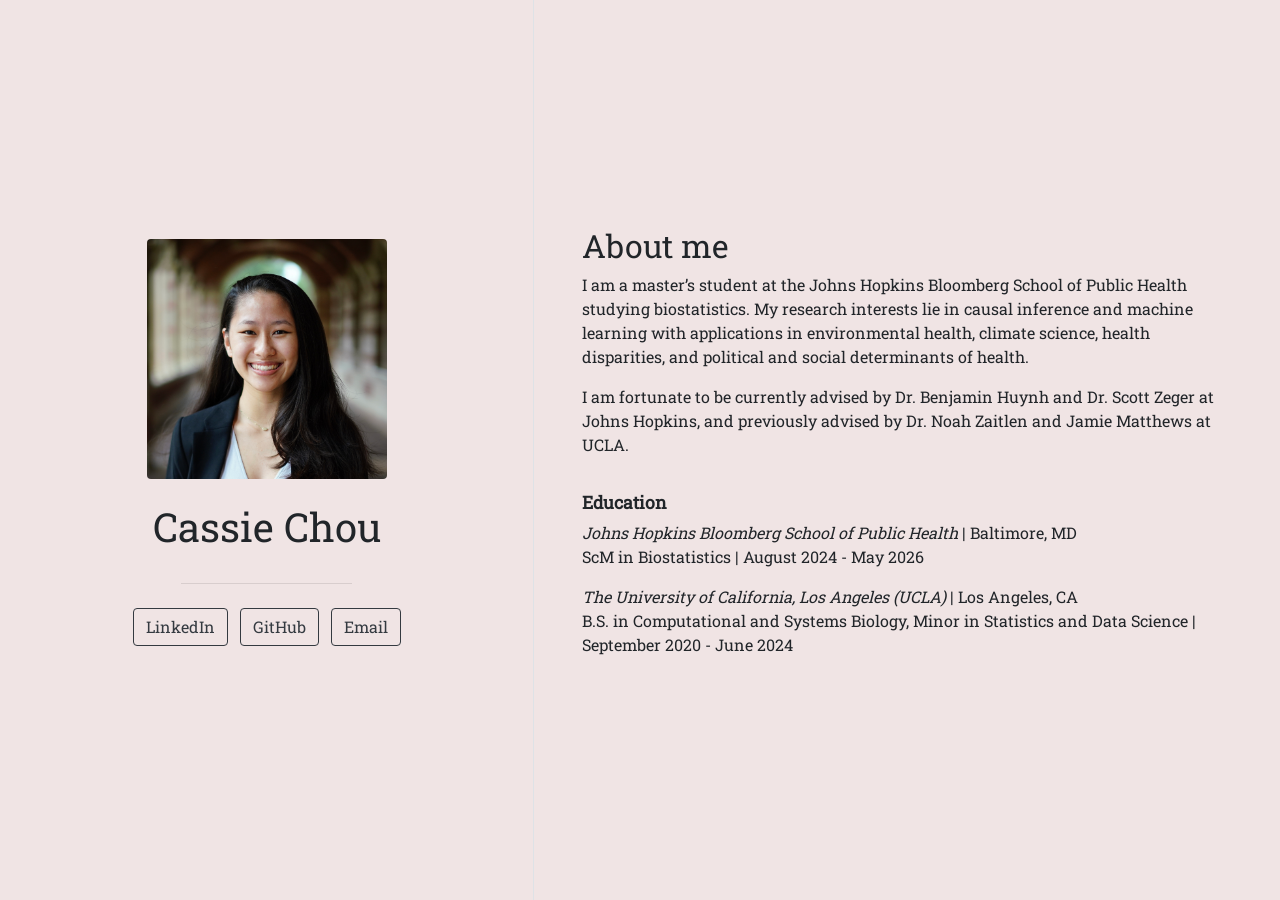
==== index.html @ 3581b1de "updating" ====
<!doctype html>
<html lang="en">
  <head>
    <!-- Required meta tags -->
    <meta charset="utf-8">
    <meta name="viewport" content="width=device-width, initial-scale=1, shrink-to-fit=no">

    <!-- Bootstrap CSS -->
    <style type="text/css">:root{--blue:#007bff;--indigo:#6610f2;--purple:#6f42c1;--pink:#e83e8c;--red:#dc3545;--orange:#fd7e14;--yellow:#ffc107;--green:#28a745;--teal:#20c997;--cyan:#17a2b8;--white:#fff;--gray:#6c757d;--gray-dark:#343a40;--primary:#007bff;--secondary:#6c757d;--success:#28a745;--info:#17a2b8;--warning:#ffc107;--danger:#dc3545;--light:#f8f9fa;--dark:#343a40;--breakpoint-xs:0;--breakpoint-sm:576px;--breakpoint-md:768px;--breakpoint-lg:992px;--breakpoint-xl:1200px;--font-family-sans-serif:-apple-system,BlinkMacSystemFont,"Segoe UI",Roboto,"Helvetica Neue",Arial,"Noto Sans",sans-serif,"Apple Color Emoji","Segoe UI Emoji","Segoe UI Symbol","Noto Color Emoji";--font-family-monospace:SFMono-Regular,Menlo,Monaco,Consolas,"Liberation Mono","Courier New",monospace}*,::after,::before{box-sizing:border-box}html{font-family:sans-serif;line-height:1.15;-webkit-text-size-adjust:100%;-webkit-tap-highlight-color:transparent}article,aside,figcaption,figure,footer,header,hgroup,main,nav,section{display:block}body{margin:0;font-family:-apple-system,BlinkMacSystemFont,"Segoe UI",Roboto,"Helvetica Neue",Arial,"Noto Sans",sans-serif,"Apple Color Emoji","Segoe UI Emoji","Segoe UI Symbol","Noto Color Emoji";font-size:1rem;font-weight:400;line-height:1.5;color:#212529;text-align:left;background-color:#fff}[tabindex="-1"]:focus:not(:focus-visible){outline:0!important}hr{box-sizing:content-box;height:0;overflow:visible}h1,h2,h3,h4,h5,h6{margin-top:0;margin-bottom:.5rem}p{margin-top:0;margin-bottom:1rem}abbr[data-original-title],abbr[title]{text-decoration:underline;-webkit-text-decoration:underline dotted;text-decoration:underline dotted;cursor:help;border-bottom:0;-webkit-text-decoration-skip-ink:none;text-decoration-skip-ink:none}address{margin-bottom:1rem;font-style:normal;line-height:inherit}dl,ol,ul{margin-top:0;margin-bottom:1rem}ol ol,ol ul,ul ol,ul ul{margin-bottom:0}dt{font-weight:700}dd{margin-bottom:.5rem;margin-left:0}blockquote{margin:0 0 1rem}b,strong{font-weight:bolder}small{font-size:80%}sub,sup{position:relative;font-size:75%;line-height:0;vertical-align:baseline}sub{bottom:-.25em}sup{top:-.5em}a{color:#007bff;text-decoration:none;background-color:transparent}a:hover{color:#0056b3;text-decoration:underline}a:not([href]){color:inherit;text-decoration:none}a:not([href]):hover{color:inherit;text-decoration:none}code,kbd,pre,samp{font-family:SFMono-Regular,Menlo,Monaco,Consolas,"Liberation Mono","Courier New",monospace;font-size:1em}pre{margin-top:0;margin-bottom:1rem;overflow:auto;-ms-overflow-style:scrollbar}figure{margin:0 0 1rem}img{vertical-align:middle;border-style:none}svg{overflow:hidden;vertical-align:middle}table{border-collapse:collapse}caption{padding-top:.75rem;padding-bottom:.75rem;color:#6c757d;text-align:left;caption-side:bottom}th{text-align:inherit}label{display:inline-block;margin-bottom:.5rem}button{border-radius:0}button:focus{outline:1px dotted;outline:5px auto -webkit-focus-ring-color}button,input,optgroup,select,textarea{margin:0;font-family:inherit;font-size:inherit;line-height:inherit}button,input{overflow:visible}button,select{text-transform:none}[role=button]{cursor:pointer}select{word-wrap:normal}[type=button],[type=reset],[type=submit],button{-webkit-appearance:button}[type=button]:not(:disabled),[type=reset]:not(:disabled),[type=submit]:not(:disabled),button:not(:disabled){cursor:pointer}[type=button]::-moz-focus-inner,[type=reset]::-moz-focus-inner,[type=submit]::-moz-focus-inner,button::-moz-focus-inner{padding:0;border-style:none}input[type=checkbox],input[type=radio]{box-sizing:border-box;padding:0}textarea{overflow:auto;resize:vertical}fieldset{min-width:0;padding:0;margin:0;border:0}legend{display:block;width:100%;max-width:100%;padding:0;margin-bottom:.5rem;font-size:1.5rem;line-height:inherit;color:inherit;white-space:normal}progress{vertical-align:baseline}[type=number]::-webkit-inner-spin-button,[type=number]::-webkit-outer-spin-button{height:auto}[type=search]{outline-offset:-2px;-webkit-appearance:none}[type=search]::-webkit-search-decoration{-webkit-appearance:none}::-webkit-file-upload-button{font:inherit;-webkit-appearance:button}output{display:inline-block}summary{display:list-item;cursor:pointer}template{display:none}[hidden]{display:none!important}.h1,.h2,.h3,.h4,.h5,.h6,h1,h2,h3,h4,h5,h6{margin-bottom:.5rem;font-weight:500;line-height:1.2}.h1,h1{font-size:2.5rem}.h2,h2{font-size:2rem}.h3,h3{font-size:1.75rem}.h4,h4{font-size:1.5rem}.h5,h5{font-size:1.25rem}.h6,h6{font-size:1rem}.lead{font-size:1.25rem;font-weight:300}.display-1{font-size:6rem;font-weight:300;line-height:1.2}.display-2{font-size:5.5rem;font-weight:300;line-height:1.2}.display-3{font-size:4.5rem;font-weight:300;line-height:1.2}.display-4{font-size:3.5rem;font-weight:300;line-height:1.2}hr{margin-top:1rem;margin-bottom:1rem;border:0;border-top:1px solid rgba(0,0,0,.1)}.small,small{font-size:80%;font-weight:400}.mark,mark{padding:.2em;background-color:#fcf8e3}.list-unstyled{padding-left:0;list-style:none}.list-inline{padding-left:0;list-style:none}.list-inline-item{display:inline-block}.list-inline-item:not(:last-child){margin-right:.5rem}.initialism{font-size:90%;text-transform:uppercase}.blockquote{margin-bottom:1rem;font-size:1.25rem}.blockquote-footer{display:block;font-size:80%;color:#6c757d}.blockquote-footer::before{content:"\2014\00A0"}.img-fluid{max-width:100%;height:auto}.img-thumbnail{padding:.25rem;background-color:#fff;border:1px solid #dee2e6;border-radius:.25rem;max-width:100%;height:auto}.figure{display:inline-block}.figure-img{margin-bottom:.5rem;line-height:1}.figure-caption{font-size:90%;color:#6c757d}code{font-size:87.5%;color:#e83e8c;word-wrap:break-word}a>code{color:inherit}kbd{padding:.2rem .4rem;font-size:87.5%;color:#fff;background-color:#212529;border-radius:.2rem}kbd kbd{padding:0;font-size:100%;font-weight:700}pre{display:block;font-size:87.5%;color:#212529}pre code{font-size:inherit;color:inherit;word-break:normal}.pre-scrollable{max-height:340px;overflow-y:scroll}.container{width:100%;padding-right:15px;padding-left:15px;margin-right:auto;margin-left:auto}@media (min-width:576px){.container{max-width:540px}}@media (min-width:768px){.container{max-width:720px}}@media (min-width:992px){.container{max-width:960px}}@media (min-width:1200px){.container{max-width:1140px}}.container-fluid,.container-lg,.container-md,.container-sm,.container-xl{width:100%;padding-right:15px;padding-left:15px;margin-right:auto;margin-left:auto}@media (min-width:576px){.container,.container-sm{max-width:540px}}@media (min-width:768px){.container,.container-md,.container-sm{max-width:720px}}@media (min-width:992px){.container,.container-lg,.container-md,.container-sm{max-width:960px}}@media (min-width:1200px){.container,.container-lg,.container-md,.container-sm,.container-xl{max-width:1140px}}.row{display:-ms-flexbox;display:flex;-ms-flex-wrap:wrap;flex-wrap:wrap;margin-right:-15px;margin-left:-15px}.no-gutters{margin-right:0;margin-left:0}.no-gutters>.col,.no-gutters>[class*=col-]{padding-right:0;padding-left:0}.col,.col-1,.col-10,.col-11,.col-12,.col-2,.col-3,.col-4,.col-5,.col-6,.col-7,.col-8,.col-9,.col-auto,.col-lg,.col-lg-1,.col-lg-10,.col-lg-11,.col-lg-12,.col-lg-2,.col-lg-3,.col-lg-4,.col-lg-5,.col-lg-6,.col-lg-7,.col-lg-8,.col-lg-9,.col-lg-auto,.col-md,.col-md-1,.col-md-10,.col-md-11,.col-md-12,.col-md-2,.col-md-3,.col-md-4,.col-md-5,.col-md-6,.col-md-7,.col-md-8,.col-md-9,.col-md-auto,.col-sm,.col-sm-1,.col-sm-10,.col-sm-11,.col-sm-12,.col-sm-2,.col-sm-3,.col-sm-4,.col-sm-5,.col-sm-6,.col-sm-7,.col-sm-8,.col-sm-9,.col-sm-auto,.col-xl,.col-xl-1,.col-xl-10,.col-xl-11,.col-xl-12,.col-xl-2,.col-xl-3,.col-xl-4,.col-xl-5,.col-xl-6,.col-xl-7,.col-xl-8,.col-xl-9,.col-xl-auto{position:relative;width:100%;padding-right:15px;padding-left:15px}.col{-ms-flex-preferred-size:0;flex-basis:0;-ms-flex-positive:1;flex-grow:1;min-width:0;max-width:100%}.row-cols-1>*{-ms-flex:0 0 100%;flex:0 0 100%;max-width:100%}.row-cols-2>*{-ms-flex:0 0 50%;flex:0 0 50%;max-width:50%}.row-cols-3>*{-ms-flex:0 0 33.333333%;flex:0 0 33.333333%;max-width:33.333333%}.row-cols-4>*{-ms-flex:0 0 25%;flex:0 0 25%;max-width:25%}.row-cols-5>*{-ms-flex:0 0 20%;flex:0 0 20%;max-width:20%}.row-cols-6>*{-ms-flex:0 0 16.666667%;flex:0 0 16.666667%;max-width:16.666667%}.col-auto{-ms-flex:0 0 auto;flex:0 0 auto;width:auto;max-width:100%}.col-1{-ms-flex:0 0 8.333333%;flex:0 0 8.333333%;max-width:8.333333%}.col-2{-ms-flex:0 0 16.666667%;flex:0 0 16.666667%;max-width:16.666667%}.col-3{-ms-flex:0 0 25%;flex:0 0 25%;max-width:25%}.col-4{-ms-flex:0 0 33.333333%;flex:0 0 33.333333%;max-width:33.333333%}.col-5{-ms-flex:0 0 41.666667%;flex:0 0 41.666667%;max-width:41.666667%}.col-6{-ms-flex:0 0 50%;flex:0 0 50%;max-width:50%}.col-7{-ms-flex:0 0 58.333333%;flex:0 0 58.333333%;max-width:58.333333%}.col-8{-ms-flex:0 0 66.666667%;flex:0 0 66.666667%;max-width:66.666667%}.col-9{-ms-flex:0 0 75%;flex:0 0 75%;max-width:75%}.col-10{-ms-flex:0 0 83.333333%;flex:0 0 83.333333%;max-width:83.333333%}.col-11{-ms-flex:0 0 91.666667%;flex:0 0 91.666667%;max-width:91.666667%}.col-12{-ms-flex:0 0 100%;flex:0 0 100%;max-width:100%}.order-first{-ms-flex-order:-1;order:-1}.order-last{-ms-flex-order:13;order:13}.order-0{-ms-flex-order:0;order:0}.order-1{-ms-flex-order:1;order:1}.order-2{-ms-flex-order:2;order:2}.order-3{-ms-flex-order:3;order:3}.order-4{-ms-flex-order:4;order:4}.order-5{-ms-flex-order:5;order:5}.order-6{-ms-flex-order:6;order:6}.order-7{-ms-flex-order:7;order:7}.order-8{-ms-flex-order:8;order:8}.order-9{-ms-flex-order:9;order:9}.order-10{-ms-flex-order:10;order:10}.order-11{-ms-flex-order:11;order:11}.order-12{-ms-flex-order:12;order:12}.offset-1{margin-left:8.333333%}.offset-2{margin-left:16.666667%}.offset-3{margin-left:25%}.offset-4{margin-left:33.333333%}.offset-5{margin-left:41.666667%}.offset-6{margin-left:50%}.offset-7{margin-left:58.333333%}.offset-8{margin-left:66.666667%}.offset-9{margin-left:75%}.offset-10{margin-left:83.333333%}.offset-11{margin-left:91.666667%}@media (min-width:576px){.col-sm{-ms-flex-preferred-size:0;flex-basis:0;-ms-flex-positive:1;flex-grow:1;min-width:0;max-width:100%}.row-cols-sm-1>*{-ms-flex:0 0 100%;flex:0 0 100%;max-width:100%}.row-cols-sm-2>*{-ms-flex:0 0 50%;flex:0 0 50%;max-width:50%}.row-cols-sm-3>*{-ms-flex:0 0 33.333333%;flex:0 0 33.333333%;max-width:33.333333%}.row-cols-sm-4>*{-ms-flex:0 0 25%;flex:0 0 25%;max-width:25%}.row-cols-sm-5>*{-ms-flex:0 0 20%;flex:0 0 20%;max-width:20%}.row-cols-sm-6>*{-ms-flex:0 0 16.666667%;flex:0 0 16.666667%;max-width:16.666667%}.col-sm-auto{-ms-flex:0 0 auto;flex:0 0 auto;width:auto;max-width:100%}.col-sm-1{-ms-flex:0 0 8.333333%;flex:0 0 8.333333%;max-width:8.333333%}.col-sm-2{-ms-flex:0 0 16.666667%;flex:0 0 16.666667%;max-width:16.666667%}.col-sm-3{-ms-flex:0 0 25%;flex:0 0 25%;max-width:25%}.col-sm-4{-ms-flex:0 0 33.333333%;flex:0 0 33.333333%;max-width:33.333333%}.col-sm-5{-ms-flex:0 0 41.666667%;flex:0 0 41.666667%;max-width:41.666667%}.col-sm-6{-ms-flex:0 0 50%;flex:0 0 50%;max-width:50%}.col-sm-7{-ms-flex:0 0 58.333333%;flex:0 0 58.333333%;max-width:58.333333%}.col-sm-8{-ms-flex:0 0 66.666667%;flex:0 0 66.666667%;max-width:66.666667%}.col-sm-9{-ms-flex:0 0 75%;flex:0 0 75%;max-width:75%}.col-sm-10{-ms-flex:0 0 83.333333%;flex:0 0 83.333333%;max-width:83.333333%}.col-sm-11{-ms-flex:0 0 91.666667%;flex:0 0 91.666667%;max-width:91.666667%}.col-sm-12{-ms-flex:0 0 100%;flex:0 0 100%;max-width:100%}.order-sm-first{-ms-flex-order:-1;order:-1}.order-sm-last{-ms-flex-order:13;order:13}.order-sm-0{-ms-flex-order:0;order:0}.order-sm-1{-ms-flex-order:1;order:1}.order-sm-2{-ms-flex-order:2;order:2}.order-sm-3{-ms-flex-order:3;order:3}.order-sm-4{-ms-flex-order:4;order:4}.order-sm-5{-ms-flex-order:5;order:5}.order-sm-6{-ms-flex-order:6;order:6}.order-sm-7{-ms-flex-order:7;order:7}.order-sm-8{-ms-flex-order:8;order:8}.order-sm-9{-ms-flex-order:9;order:9}.order-sm-10{-ms-flex-order:10;order:10}.order-sm-11{-ms-flex-order:11;order:11}.order-sm-12{-ms-flex-order:12;order:12}.offset-sm-0{margin-left:0}.offset-sm-1{margin-left:8.333333%}.offset-sm-2{margin-left:16.666667%}.offset-sm-3{margin-left:25%}.offset-sm-4{margin-left:33.333333%}.offset-sm-5{margin-left:41.666667%}.offset-sm-6{margin-left:50%}.offset-sm-7{margin-left:58.333333%}.offset-sm-8{margin-left:66.666667%}.offset-sm-9{margin-left:75%}.offset-sm-10{margin-left:83.333333%}.offset-sm-11{margin-left:91.666667%}}@media (min-width:768px){.col-md{-ms-flex-preferred-size:0;flex-basis:0;-ms-flex-positive:1;flex-grow:1;min-width:0;max-width:100%}.row-cols-md-1>*{-ms-flex:0 0 100%;flex:0 0 100%;max-width:100%}.row-cols-md-2>*{-ms-flex:0 0 50%;flex:0 0 50%;max-width:50%}.row-cols-md-3>*{-ms-flex:0 0 33.333333%;flex:0 0 33.333333%;max-width:33.333333%}.row-cols-md-4>*{-ms-flex:0 0 25%;flex:0 0 25%;max-width:25%}.row-cols-md-5>*{-ms-flex:0 0 20%;flex:0 0 20%;max-width:20%}.row-cols-md-6>*{-ms-flex:0 0 16.666667%;flex:0 0 16.666667%;max-width:16.666667%}.col-md-auto{-ms-flex:0 0 auto;flex:0 0 auto;width:auto;max-width:100%}.col-md-1{-ms-flex:0 0 8.333333%;flex:0 0 8.333333%;max-width:8.333333%}.col-md-2{-ms-flex:0 0 16.666667%;flex:0 0 16.666667%;max-width:16.666667%}.col-md-3{-ms-flex:0 0 25%;flex:0 0 25%;max-width:25%}.col-md-4{-ms-flex:0 0 33.333333%;flex:0 0 33.333333%;max-width:33.333333%}.col-md-5{-ms-flex:0 0 41.666667%;flex:0 0 41.666667%;max-width:41.666667%}.col-md-6{-ms-flex:0 0 50%;flex:0 0 50%;max-width:50%}.col-md-7{-ms-flex:0 0 58.333333%;flex:0 0 58.333333%;max-width:58.333333%}.col-md-8{-ms-flex:0 0 66.666667%;flex:0 0 66.666667%;max-width:66.666667%}.col-md-9{-ms-flex:0 0 75%;flex:0 0 75%;max-width:75%}.col-md-10{-ms-flex:0 0 83.333333%;flex:0 0 83.333333%;max-width:83.333333%}.col-md-11{-ms-flex:0 0 91.666667%;flex:0 0 91.666667%;max-width:91.666667%}.col-md-12{-ms-flex:0 0 100%;flex:0 0 100%;max-width:100%}.order-md-first{-ms-flex-order:-1;order:-1}.order-md-last{-ms-flex-order:13;order:13}.order-md-0{-ms-flex-order:0;order:0}.order-md-1{-ms-flex-order:1;order:1}.order-md-2{-ms-flex-order:2;order:2}.order-md-3{-ms-flex-order:3;order:3}.order-md-4{-ms-flex-order:4;order:4}.order-md-5{-ms-flex-order:5;order:5}.order-md-6{-ms-flex-order:6;order:6}.order-md-7{-ms-flex-order:7;order:7}.order-md-8{-ms-flex-order:8;order:8}.order-md-9{-ms-flex-order:9;order:9}.order-md-10{-ms-flex-order:10;order:10}.order-md-11{-ms-flex-order:11;order:11}.order-md-12{-ms-flex-order:12;order:12}.offset-md-0{margin-left:0}.offset-md-1{margin-left:8.333333%}.offset-md-2{margin-left:16.666667%}.offset-md-3{margin-left:25%}.offset-md-4{margin-left:33.333333%}.offset-md-5{margin-left:41.666667%}.offset-md-6{margin-left:50%}.offset-md-7{margin-left:58.333333%}.offset-md-8{margin-left:66.666667%}.offset-md-9{margin-left:75%}.offset-md-10{margin-left:83.333333%}.offset-md-11{margin-left:91.666667%}}@media (min-width:992px){.col-lg{-ms-flex-preferred-size:0;flex-basis:0;-ms-flex-positive:1;flex-grow:1;min-width:0;max-width:100%}.row-cols-lg-1>*{-ms-flex:0 0 100%;flex:0 0 100%;max-width:100%}.row-cols-lg-2>*{-ms-flex:0 0 50%;flex:0 0 50%;max-width:50%}.row-cols-lg-3>*{-ms-flex:0 0 33.333333%;flex:0 0 33.333333%;max-width:33.333333%}.row-cols-lg-4>*{-ms-flex:0 0 25%;flex:0 0 25%;max-width:25%}.row-cols-lg-5>*{-ms-flex:0 0 20%;flex:0 0 20%;max-width:20%}.row-cols-lg-6>*{-ms-flex:0 0 16.666667%;flex:0 0 16.666667%;max-width:16.666667%}.col-lg-auto{-ms-flex:0 0 auto;flex:0 0 auto;width:auto;max-width:100%}.col-lg-1{-ms-flex:0 0 8.333333%;flex:0 0 8.333333%;max-width:8.333333%}.col-lg-2{-ms-flex:0 0 16.666667%;flex:0 0 16.666667%;max-width:16.666667%}.col-lg-3{-ms-flex:0 0 25%;flex:0 0 25%;max-width:25%}.col-lg-4{-ms-flex:0 0 33.333333%;flex:0 0 33.333333%;max-width:33.333333%}.col-lg-5{-ms-flex:0 0 41.666667%;flex:0 0 41.666667%;max-width:41.666667%}.col-lg-6{-ms-flex:0 0 50%;flex:0 0 50%;max-width:50%}.col-lg-7{-ms-flex:0 0 58.333333%;flex:0 0 58.333333%;max-width:58.333333%}.col-lg-8{-ms-flex:0 0 66.666667%;flex:0 0 66.666667%;max-width:66.666667%}.col-lg-9{-ms-flex:0 0 75%;flex:0 0 75%;max-width:75%}.col-lg-10{-ms-flex:0 0 83.333333%;flex:0 0 83.333333%;max-width:83.333333%}.col-lg-11{-ms-flex:0 0 91.666667%;flex:0 0 91.666667%;max-width:91.666667%}.col-lg-12{-ms-flex:0 0 100%;flex:0 0 100%;max-width:100%}.order-lg-first{-ms-flex-order:-1;order:-1}.order-lg-last{-ms-flex-order:13;order:13}.order-lg-0{-ms-flex-order:0;order:0}.order-lg-1{-ms-flex-order:1;order:1}.order-lg-2{-ms-flex-order:2;order:2}.order-lg-3{-ms-flex-order:3;order:3}.order-lg-4{-ms-flex-order:4;order:4}.order-lg-5{-ms-flex-order:5;order:5}.order-lg-6{-ms-flex-order:6;order:6}.order-lg-7{-ms-flex-order:7;order:7}.order-lg-8{-ms-flex-order:8;order:8}.order-lg-9{-ms-flex-order:9;order:9}.order-lg-10{-ms-flex-order:10;order:10}.order-lg-11{-ms-flex-order:11;order:11}.order-lg-12{-ms-flex-order:12;order:12}.offset-lg-0{margin-left:0}.offset-lg-1{margin-left:8.333333%}.offset-lg-2{margin-left:16.666667%}.offset-lg-3{margin-left:25%}.offset-lg-4{margin-left:33.333333%}.offset-lg-5{margin-left:41.666667%}.offset-lg-6{margin-left:50%}.offset-lg-7{margin-left:58.333333%}.offset-lg-8{margin-left:66.666667%}.offset-lg-9{margin-left:75%}.offset-lg-10{margin-left:83.333333%}.offset-lg-11{margin-left:91.666667%}}@media (min-width:1200px){.col-xl{-ms-flex-preferred-size:0;flex-basis:0;-ms-flex-positive:1;flex-grow:1;min-width:0;max-width:100%}.row-cols-xl-1>*{-ms-flex:0 0 100%;flex:0 0 100%;max-width:100%}.row-cols-xl-2>*{-ms-flex:0 0 50%;flex:0 0 50%;max-width:50%}.row-cols-xl-3>*{-ms-flex:0 0 33.333333%;flex:0 0 33.333333%;max-width:33.333333%}.row-cols-xl-4>*{-ms-flex:0 0 25%;flex:0 0 25%;max-width:25%}.row-cols-xl-5>*{-ms-flex:0 0 20%;flex:0 0 20%;max-width:20%}.row-cols-xl-6>*{-ms-flex:0 0 16.666667%;flex:0 0 16.666667%;max-width:16.666667%}.col-xl-auto{-ms-flex:0 0 auto;flex:0 0 auto;width:auto;max-width:100%}.col-xl-1{-ms-flex:0 0 8.333333%;flex:0 0 8.333333%;max-width:8.333333%}.col-xl-2{-ms-flex:0 0 16.666667%;flex:0 0 16.666667%;max-width:16.666667%}.col-xl-3{-ms-flex:0 0 25%;flex:0 0 25%;max-width:25%}.col-xl-4{-ms-flex:0 0 33.333333%;flex:0 0 33.333333%;max-width:33.333333%}.col-xl-5{-ms-flex:0 0 41.666667%;flex:0 0 41.666667%;max-width:41.666667%}.col-xl-6{-ms-flex:0 0 50%;flex:0 0 50%;max-width:50%}.col-xl-7{-ms-flex:0 0 58.333333%;flex:0 0 58.333333%;max-width:58.333333%}.col-xl-8{-ms-flex:0 0 66.666667%;flex:0 0 66.666667%;max-width:66.666667%}.col-xl-9{-ms-flex:0 0 75%;flex:0 0 75%;max-width:75%}.col-xl-10{-ms-flex:0 0 83.333333%;flex:0 0 83.333333%;max-width:83.333333%}.col-xl-11{-ms-flex:0 0 91.666667%;flex:0 0 91.666667%;max-width:91.666667%}.col-xl-12{-ms-flex:0 0 100%;flex:0 0 100%;max-width:100%}.order-xl-first{-ms-flex-order:-1;order:-1}.order-xl-last{-ms-flex-order:13;order:13}.order-xl-0{-ms-flex-order:0;order:0}.order-xl-1{-ms-flex-order:1;order:1}.order-xl-2{-ms-flex-order:2;order:2}.order-xl-3{-ms-flex-order:3;order:3}.order-xl-4{-ms-flex-order:4;order:4}.order-xl-5{-ms-flex-order:5;order:5}.order-xl-6{-ms-flex-order:6;order:6}.order-xl-7{-ms-flex-order:7;order:7}.order-xl-8{-ms-flex-order:8;order:8}.order-xl-9{-ms-flex-order:9;order:9}.order-xl-10{-ms-flex-order:10;order:10}.order-xl-11{-ms-flex-order:11;order:11}.order-xl-12{-ms-flex-order:12;order:12}.offset-xl-0{margin-left:0}.offset-xl-1{margin-left:8.333333%}.offset-xl-2{margin-left:16.666667%}.offset-xl-3{margin-left:25%}.offset-xl-4{margin-left:33.333333%}.offset-xl-5{margin-left:41.666667%}.offset-xl-6{margin-left:50%}.offset-xl-7{margin-left:58.333333%}.offset-xl-8{margin-left:66.666667%}.offset-xl-9{margin-left:75%}.offset-xl-10{margin-left:83.333333%}.offset-xl-11{margin-left:91.666667%}}.table{width:100%;margin-bottom:1rem;color:#212529}.table td,.table th{padding:.75rem;vertical-align:top;border-top:1px solid #dee2e6}.table thead th{vertical-align:bottom;border-bottom:2px solid #dee2e6}.table tbody+tbody{border-top:2px solid #dee2e6}.table-sm td,.table-sm th{padding:.3rem}.table-bordered{border:1px solid #dee2e6}.table-bordered td,.table-bordered th{border:1px solid #dee2e6}.table-bordered thead td,.table-bordered thead th{border-bottom-width:2px}.table-borderless tbody+tbody,.table-borderless td,.table-borderless th,.table-borderless thead th{border:0}.table-striped tbody tr:nth-of-type(odd){background-color:rgba(0,0,0,.05)}.table-hover tbody tr:hover{color:#212529;background-color:rgba(0,0,0,.075)}.table-primary,.table-primary>td,.table-primary>th{background-color:#b8daff}.table-primary tbody+tbody,.table-primary td,.table-primary th,.table-primary thead th{border-color:#7abaff}.table-hover .table-primary:hover{background-color:#9fcdff}.table-hover .table-primary:hover>td,.table-hover .table-primary:hover>th{background-color:#9fcdff}.table-secondary,.table-secondary>td,.table-secondary>th{background-color:#d6d8db}.table-secondary tbody+tbody,.table-secondary td,.table-secondary th,.table-secondary thead th{border-color:#b3b7bb}.table-hover .table-secondary:hover{background-color:#c8cbcf}.table-hover .table-secondary:hover>td,.table-hover .table-secondary:hover>th{background-color:#c8cbcf}.table-success,.table-success>td,.table-success>th{background-color:#c3e6cb}.table-success tbody+tbody,.table-success td,.table-success th,.table-success thead th{border-color:#8fd19e}.table-hover .table-success:hover{background-color:#b1dfbb}.table-hover .table-success:hover>td,.table-hover .table-success:hover>th{background-color:#b1dfbb}.table-info,.table-info>td,.table-info>th{background-color:#bee5eb}.table-info tbody+tbody,.table-info td,.table-info th,.table-info thead th{border-color:#86cfda}.table-hover .table-info:hover{background-color:#abdde5}.table-hover .table-info:hover>td,.table-hover .table-info:hover>th{background-color:#abdde5}.table-warning,.table-warning>td,.table-warning>th{background-color:#ffeeba}.table-warning tbody+tbody,.table-warning td,.table-warning th,.table-warning thead th{border-color:#ffdf7e}.table-hover .table-warning:hover{background-color:#ffe8a1}.table-hover .table-warning:hover>td,.table-hover .table-warning:hover>th{background-color:#ffe8a1}.table-danger,.table-danger>td,.table-danger>th{background-color:#f5c6cb}.table-danger tbody+tbody,.table-danger td,.table-danger th,.table-danger thead th{border-color:#ed969e}.table-hover .table-danger:hover{background-color:#f1b0b7}.table-hover .table-danger:hover>td,.table-hover .table-danger:hover>th{background-color:#f1b0b7}.table-light,.table-light>td,.table-light>th{background-color:#fdfdfe}.table-light tbody+tbody,.table-light td,.table-light th,.table-light thead th{border-color:#fbfcfc}.table-hover .table-light:hover{background-color:#ececf6}.table-hover .table-light:hover>td,.table-hover .table-light:hover>th{background-color:#ececf6}.table-dark,.table-dark>td,.table-dark>th{background-color:#c6c8ca}.table-dark tbody+tbody,.table-dark td,.table-dark th,.table-dark thead th{border-color:#95999c}.table-hover .table-dark:hover{background-color:#b9bbbe}.table-hover .table-dark:hover>td,.table-hover .table-dark:hover>th{background-color:#b9bbbe}.table-active,.table-active>td,.table-active>th{background-color:rgba(0,0,0,.075)}.table-hover .table-active:hover{background-color:rgba(0,0,0,.075)}.table-hover .table-active:hover>td,.table-hover .table-active:hover>th{background-color:rgba(0,0,0,.075)}.table .thead-dark th{color:#fff;background-color:#343a40;border-color:#454d55}.table .thead-light th{color:#495057;background-color:#e9ecef;border-color:#dee2e6}.table-dark{color:#fff;background-color:#343a40}.table-dark td,.table-dark th,.table-dark thead th{border-color:#454d55}.table-dark.table-bordered{border:0}.table-dark.table-striped tbody tr:nth-of-type(odd){background-color:rgba(255,255,255,.05)}.table-dark.table-hover tbody tr:hover{color:#fff;background-color:rgba(255,255,255,.075)}@media (max-width:575.98px){.table-responsive-sm{display:block;width:100%;overflow-x:auto;-webkit-overflow-scrolling:touch}.table-responsive-sm>.table-bordered{border:0}}@media (max-width:767.98px){.table-responsive-md{display:block;width:100%;overflow-x:auto;-webkit-overflow-scrolling:touch}.table-responsive-md>.table-bordered{border:0}}@media (max-width:991.98px){.table-responsive-lg{display:block;width:100%;overflow-x:auto;-webkit-overflow-scrolling:touch}.table-responsive-lg>.table-bordered{border:0}}@media (max-width:1199.98px){.table-responsive-xl{display:block;width:100%;overflow-x:auto;-webkit-overflow-scrolling:touch}.table-responsive-xl>.table-bordered{border:0}}.table-responsive{display:block;width:100%;overflow-x:auto;-webkit-overflow-scrolling:touch}.table-responsive>.table-bordered{border:0}.form-control{display:block;width:100%;height:calc(1.5em + .75rem + 2px);padding:.375rem .75rem;font-size:1rem;font-weight:400;line-height:1.5;color:#495057;background-color:#fff;background-clip:padding-box;border:1px solid #ced4da;border-radius:.25rem;transition:border-color .15s ease-in-out,box-shadow .15s ease-in-out}@media (prefers-reduced-motion:reduce){.form-control{transition:none}}.form-control::-ms-expand{background-color:transparent;border:0}.form-control:-moz-focusring{color:transparent;text-shadow:0 0 0 #495057}.form-control:focus{color:#495057;background-color:#fff;border-color:#80bdff;outline:0;box-shadow:0 0 0 .2rem rgba(0,123,255,.25)}.form-control::-webkit-input-placeholder{color:#6c757d;opacity:1}.form-control::-moz-placeholder{color:#6c757d;opacity:1}.form-control:-ms-input-placeholder{color:#6c757d;opacity:1}.form-control::-ms-input-placeholder{color:#6c757d;opacity:1}.form-control::placeholder{color:#6c757d;opacity:1}.form-control:disabled,.form-control[readonly]{background-color:#e9ecef;opacity:1}input[type=date].form-control,input[type=datetime-local].form-control,input[type=month].form-control,input[type=time].form-control{-webkit-appearance:none;-moz-appearance:none;appearance:none}select.form-control:focus::-ms-value{color:#495057;background-color:#fff}.form-control-file,.form-control-range{display:block;width:100%}.col-form-label{padding-top:calc(.375rem + 1px);padding-bottom:calc(.375rem + 1px);margin-bottom:0;font-size:inherit;line-height:1.5}.col-form-label-lg{padding-top:calc(.5rem + 1px);padding-bottom:calc(.5rem + 1px);font-size:1.25rem;line-height:1.5}.col-form-label-sm{padding-top:calc(.25rem + 1px);padding-bottom:calc(.25rem + 1px);font-size:.875rem;line-height:1.5}.form-control-plaintext{display:block;width:100%;padding:.375rem 0;margin-bottom:0;font-size:1rem;line-height:1.5;color:#212529;background-color:transparent;border:solid transparent;border-width:1px 0}.form-control-plaintext.form-control-lg,.form-control-plaintext.form-control-sm{padding-right:0;padding-left:0}.form-control-sm{height:calc(1.5em + .5rem + 2px);padding:.25rem .5rem;font-size:.875rem;line-height:1.5;border-radius:.2rem}.form-control-lg{height:calc(1.5em + 1rem + 2px);padding:.5rem 1rem;font-size:1.25rem;line-height:1.5;border-radius:.3rem}select.form-control[multiple],select.form-control[size]{height:auto}textarea.form-control{height:auto}.form-group{margin-bottom:1rem}.form-text{display:block;margin-top:.25rem}.form-row{display:-ms-flexbox;display:flex;-ms-flex-wrap:wrap;flex-wrap:wrap;margin-right:-5px;margin-left:-5px}.form-row>.col,.form-row>[class*=col-]{padding-right:5px;padding-left:5px}.form-check{position:relative;display:block;padding-left:1.25rem}.form-check-input{position:absolute;margin-top:.3rem;margin-left:-1.25rem}.form-check-input:disabled~.form-check-label,.form-check-input[disabled]~.form-check-label{color:#6c757d}.form-check-label{margin-bottom:0}.form-check-inline{display:-ms-inline-flexbox;display:inline-flex;-ms-flex-align:center;align-items:center;padding-left:0;margin-right:.75rem}.form-check-inline .form-check-input{position:static;margin-top:0;margin-right:.3125rem;margin-left:0}.valid-feedback{display:none;width:100%;margin-top:.25rem;font-size:80%;color:#28a745}.valid-tooltip{position:absolute;top:100%;z-index:5;display:none;max-width:100%;padding:.25rem .5rem;margin-top:.1rem;font-size:.875rem;line-height:1.5;color:#fff;background-color:rgba(40,167,69,.9);border-radius:.25rem}.is-valid~.valid-feedback,.is-valid~.valid-tooltip,.was-validated :valid~.valid-feedback,.was-validated :valid~.valid-tooltip{display:block}.form-control.is-valid,.was-validated .form-control:valid{border-color:#28a745;padding-right:calc(1.5em + .75rem);background-image:url("data:image/svg+xml,%3csvg xmlns='http://www.w3.org/2000/svg' width='8' height='8' viewBox='0 0 8 8'%3e%3cpath fill='%2328a745' d='M2.3 6.73L.6 4.53c-.4-1.04.46-1.4 1.1-.8l1.1 1.4 3.4-3.8c.6-.63 1.6-.27 1.2.7l-4 4.6c-.43.5-.8.4-1.1.1z'/%3e%3c/svg%3e");background-repeat:no-repeat;background-position:right calc(.375em + .1875rem) center;background-size:calc(.75em + .375rem) calc(.75em + .375rem)}.form-control.is-valid:focus,.was-validated .form-control:valid:focus{border-color:#28a745;box-shadow:0 0 0 .2rem rgba(40,167,69,.25)}.was-validated textarea.form-control:valid,textarea.form-control.is-valid{padding-right:calc(1.5em + .75rem);background-position:top calc(.375em + .1875rem) right calc(.375em + .1875rem)}.custom-select.is-valid,.was-validated .custom-select:valid{border-color:#28a745;padding-right:calc(.75em + 2.3125rem);background:url("data:image/svg+xml,%3csvg xmlns='http://www.w3.org/2000/svg' width='4' height='5' viewBox='0 0 4 5'%3e%3cpath fill='%23343a40' d='M2 0L0 2h4zm0 5L0 3h4z'/%3e%3c/svg%3e") no-repeat right .75rem center/8px 10px,url("data:image/svg+xml,%3csvg xmlns='http://www.w3.org/2000/svg' width='8' height='8' viewBox='0 0 8 8'%3e%3cpath fill='%2328a745' d='M2.3 6.73L.6 4.53c-.4-1.04.46-1.4 1.1-.8l1.1 1.4 3.4-3.8c.6-.63 1.6-.27 1.2.7l-4 4.6c-.43.5-.8.4-1.1.1z'/%3e%3c/svg%3e") #fff no-repeat center right 1.75rem/calc(.75em + .375rem) calc(.75em + .375rem)}.custom-select.is-valid:focus,.was-validated .custom-select:valid:focus{border-color:#28a745;box-shadow:0 0 0 .2rem rgba(40,167,69,.25)}.form-check-input.is-valid~.form-check-label,.was-validated .form-check-input:valid~.form-check-label{color:#28a745}.form-check-input.is-valid~.valid-feedback,.form-check-input.is-valid~.valid-tooltip,.was-validated .form-check-input:valid~.valid-feedback,.was-validated .form-check-input:valid~.valid-tooltip{display:block}.custom-control-input.is-valid~.custom-control-label,.was-validated .custom-control-input:valid~.custom-control-label{color:#28a745}.custom-control-input.is-valid~.custom-control-label::before,.was-validated .custom-control-input:valid~.custom-control-label::before{border-color:#28a745}.custom-control-input.is-valid:checked~.custom-control-label::before,.was-validated .custom-control-input:valid:checked~.custom-control-label::before{border-color:#34ce57;background-color:#34ce57}.custom-control-input.is-valid:focus~.custom-control-label::before,.was-validated .custom-control-input:valid:focus~.custom-control-label::before{box-shadow:0 0 0 .2rem rgba(40,167,69,.25)}.custom-control-input.is-valid:focus:not(:checked)~.custom-control-label::before,.was-validated .custom-control-input:valid:focus:not(:checked)~.custom-control-label::before{border-color:#28a745}.custom-file-input.is-valid~.custom-file-label,.was-validated .custom-file-input:valid~.custom-file-label{border-color:#28a745}.custom-file-input.is-valid:focus~.custom-file-label,.was-validated .custom-file-input:valid:focus~.custom-file-label{border-color:#28a745;box-shadow:0 0 0 .2rem rgba(40,167,69,.25)}.invalid-feedback{display:none;width:100%;margin-top:.25rem;font-size:80%;color:#dc3545}.invalid-tooltip{position:absolute;top:100%;z-index:5;display:none;max-width:100%;padding:.25rem .5rem;margin-top:.1rem;font-size:.875rem;line-height:1.5;color:#fff;background-color:rgba(220,53,69,.9);border-radius:.25rem}.is-invalid~.invalid-feedback,.is-invalid~.invalid-tooltip,.was-validated :invalid~.invalid-feedback,.was-validated :invalid~.invalid-tooltip{display:block}.form-control.is-invalid,.was-validated .form-control:invalid{border-color:#dc3545;padding-right:calc(1.5em + .75rem);background-image:url("data:image/svg+xml,%3csvg xmlns='http://www.w3.org/2000/svg' width='12' height='12' fill='none' stroke='%23dc3545' viewBox='0 0 12 12'%3e%3ccircle cx='6' cy='6' r='4.5'/%3e%3cpath stroke-linejoin='round' d='M5.8 3.6h.4L6 6.5z'/%3e%3ccircle cx='6' cy='8.2' r='.6' fill='%23dc3545' stroke='none'/%3e%3c/svg%3e");background-repeat:no-repeat;background-position:right calc(.375em + .1875rem) center;background-size:calc(.75em + .375rem) calc(.75em + .375rem)}.form-control.is-invalid:focus,.was-validated .form-control:invalid:focus{border-color:#dc3545;box-shadow:0 0 0 .2rem rgba(220,53,69,.25)}.was-validated textarea.form-control:invalid,textarea.form-control.is-invalid{padding-right:calc(1.5em + .75rem);background-position:top calc(.375em + .1875rem) right calc(.375em + .1875rem)}.custom-select.is-invalid,.was-validated .custom-select:invalid{border-color:#dc3545;padding-right:calc(.75em + 2.3125rem);background:url("data:image/svg+xml,%3csvg xmlns='http://www.w3.org/2000/svg' width='4' height='5' viewBox='0 0 4 5'%3e%3cpath fill='%23343a40' d='M2 0L0 2h4zm0 5L0 3h4z'/%3e%3c/svg%3e") no-repeat right .75rem center/8px 10px,url("data:image/svg+xml,%3csvg xmlns='http://www.w3.org/2000/svg' width='12' height='12' fill='none' stroke='%23dc3545' viewBox='0 0 12 12'%3e%3ccircle cx='6' cy='6' r='4.5'/%3e%3cpath stroke-linejoin='round' d='M5.8 3.6h.4L6 6.5z'/%3e%3ccircle cx='6' cy='8.2' r='.6' fill='%23dc3545' stroke='none'/%3e%3c/svg%3e") #fff no-repeat center right 1.75rem/calc(.75em + .375rem) calc(.75em + .375rem)}.custom-select.is-invalid:focus,.was-validated .custom-select:invalid:focus{border-color:#dc3545;box-shadow:0 0 0 .2rem rgba(220,53,69,.25)}.form-check-input.is-invalid~.form-check-label,.was-validated .form-check-input:invalid~.form-check-label{color:#dc3545}.form-check-input.is-invalid~.invalid-feedback,.form-check-input.is-invalid~.invalid-tooltip,.was-validated .form-check-input:invalid~.invalid-feedback,.was-validated .form-check-input:invalid~.invalid-tooltip{display:block}.custom-control-input.is-invalid~.custom-control-label,.was-validated .custom-control-input:invalid~.custom-control-label{color:#dc3545}.custom-control-input.is-invalid~.custom-control-label::before,.was-validated .custom-control-input:invalid~.custom-control-label::before{border-color:#dc3545}.custom-control-input.is-invalid:checked~.custom-control-label::before,.was-validated .custom-control-input:invalid:checked~.custom-control-label::before{border-color:#e4606d;background-color:#e4606d}.custom-control-input.is-invalid:focus~.custom-control-label::before,.was-validated .custom-control-input:invalid:focus~.custom-control-label::before{box-shadow:0 0 0 .2rem rgba(220,53,69,.25)}.custom-control-input.is-invalid:focus:not(:checked)~.custom-control-label::before,.was-validated .custom-control-input:invalid:focus:not(:checked)~.custom-control-label::before{border-color:#dc3545}.custom-file-input.is-invalid~.custom-file-label,.was-validated .custom-file-input:invalid~.custom-file-label{border-color:#dc3545}.custom-file-input.is-invalid:focus~.custom-file-label,.was-validated .custom-file-input:invalid:focus~.custom-file-label{border-color:#dc3545;box-shadow:0 0 0 .2rem rgba(220,53,69,.25)}.form-inline{display:-ms-flexbox;display:flex;-ms-flex-flow:row wrap;flex-flow:row wrap;-ms-flex-align:center;align-items:center}.form-inline .form-check{width:100%}@media (min-width:576px){.form-inline label{display:-ms-flexbox;display:flex;-ms-flex-align:center;align-items:center;-ms-flex-pack:center;justify-content:center;margin-bottom:0}.form-inline .form-group{display:-ms-flexbox;display:flex;-ms-flex:0 0 auto;flex:0 0 auto;-ms-flex-flow:row wrap;flex-flow:row wrap;-ms-flex-align:center;align-items:center;margin-bottom:0}.form-inline .form-control{display:inline-block;width:auto;vertical-align:middle}.form-inline .form-control-plaintext{display:inline-block}.form-inline .custom-select,.form-inline .input-group{width:auto}.form-inline .form-check{display:-ms-flexbox;display:flex;-ms-flex-align:center;align-items:center;-ms-flex-pack:center;justify-content:center;width:auto;padding-left:0}.form-inline .form-check-input{position:relative;-ms-flex-negative:0;flex-shrink:0;margin-top:0;margin-right:.25rem;margin-left:0}.form-inline .custom-control{-ms-flex-align:center;align-items:center;-ms-flex-pack:center;justify-content:center}.form-inline .custom-control-label{margin-bottom:0}}.btn{display:inline-block;font-weight:400;color:#212529;text-align:center;vertical-align:middle;-webkit-user-select:none;-moz-user-select:none;-ms-user-select:none;user-select:none;background-color:transparent;border:1px solid transparent;padding:.375rem .75rem;font-size:1rem;line-height:1.5;border-radius:.25rem;transition:color .15s ease-in-out,background-color .15s ease-in-out,border-color .15s ease-in-out,box-shadow .15s ease-in-out}@media (prefers-reduced-motion:reduce){.btn{transition:none}}.btn:hover{color:#212529;text-decoration:none}.btn.focus,.btn:focus{outline:0;box-shadow:0 0 0 .2rem rgba(0,123,255,.25)}.btn.disabled,.btn:disabled{opacity:.65}.btn:not(:disabled):not(.disabled){cursor:pointer}a.btn.disabled,fieldset:disabled a.btn{pointer-events:none}.btn-primary{color:#fff;background-color:#007bff;border-color:#007bff}.btn-primary:hover{color:#fff;background-color:#0069d9;border-color:#0062cc}.btn-primary.focus,.btn-primary:focus{color:#fff;background-color:#0069d9;border-color:#0062cc;box-shadow:0 0 0 .2rem rgba(38,143,255,.5)}.btn-primary.disabled,.btn-primary:disabled{color:#fff;background-color:#007bff;border-color:#007bff}.btn-primary:not(:disabled):not(.disabled).active,.btn-primary:not(:disabled):not(.disabled):active,.show>.btn-primary.dropdown-toggle{color:#fff;background-color:#0062cc;border-color:#005cbf}.btn-primary:not(:disabled):not(.disabled).active:focus,.btn-primary:not(:disabled):not(.disabled):active:focus,.show>.btn-primary.dropdown-toggle:focus{box-shadow:0 0 0 .2rem rgba(38,143,255,.5)}.btn-secondary{color:#fff;background-color:#6c757d;border-color:#6c757d}.btn-secondary:hover{color:#fff;background-color:#5a6268;border-color:#545b62}.btn-secondary.focus,.btn-secondary:focus{color:#fff;background-color:#5a6268;border-color:#545b62;box-shadow:0 0 0 .2rem rgba(130,138,145,.5)}.btn-secondary.disabled,.btn-secondary:disabled{color:#fff;background-color:#6c757d;border-color:#6c757d}.btn-secondary:not(:disabled):not(.disabled).active,.btn-secondary:not(:disabled):not(.disabled):active,.show>.btn-secondary.dropdown-toggle{color:#fff;background-color:#545b62;border-color:#4e555b}.btn-secondary:not(:disabled):not(.disabled).active:focus,.btn-secondary:not(:disabled):not(.disabled):active:focus,.show>.btn-secondary.dropdown-toggle:focus{box-shadow:0 0 0 .2rem rgba(130,138,145,.5)}.btn-success{color:#fff;background-color:#28a745;border-color:#28a745}.btn-success:hover{color:#fff;background-color:#218838;border-color:#1e7e34}.btn-success.focus,.btn-success:focus{color:#fff;background-color:#218838;border-color:#1e7e34;box-shadow:0 0 0 .2rem rgba(72,180,97,.5)}.btn-success.disabled,.btn-success:disabled{color:#fff;background-color:#28a745;border-color:#28a745}.btn-success:not(:disabled):not(.disabled).active,.btn-success:not(:disabled):not(.disabled):active,.show>.btn-success.dropdown-toggle{color:#fff;background-color:#1e7e34;border-color:#1c7430}.btn-success:not(:disabled):not(.disabled).active:focus,.btn-success:not(:disabled):not(.disabled):active:focus,.show>.btn-success.dropdown-toggle:focus{box-shadow:0 0 0 .2rem rgba(72,180,97,.5)}.btn-info{color:#fff;background-color:#17a2b8;border-color:#17a2b8}.btn-info:hover{color:#fff;background-color:#138496;border-color:#117a8b}.btn-info.focus,.btn-info:focus{color:#fff;background-color:#138496;border-color:#117a8b;box-shadow:0 0 0 .2rem rgba(58,176,195,.5)}.btn-info.disabled,.btn-info:disabled{color:#fff;background-color:#17a2b8;border-color:#17a2b8}.btn-info:not(:disabled):not(.disabled).active,.btn-info:not(:disabled):not(.disabled):active,.show>.btn-info.dropdown-toggle{color:#fff;background-color:#117a8b;border-color:#10707f}.btn-info:not(:disabled):not(.disabled).active:focus,.btn-info:not(:disabled):not(.disabled):active:focus,.show>.btn-info.dropdown-toggle:focus{box-shadow:0 0 0 .2rem rgba(58,176,195,.5)}.btn-warning{color:#212529;background-color:#ffc107;border-color:#ffc107}.btn-warning:hover{color:#212529;background-color:#e0a800;border-color:#d39e00}.btn-warning.focus,.btn-warning:focus{color:#212529;background-color:#e0a800;border-color:#d39e00;box-shadow:0 0 0 .2rem rgba(222,170,12,.5)}.btn-warning.disabled,.btn-warning:disabled{color:#212529;background-color:#ffc107;border-color:#ffc107}.btn-warning:not(:disabled):not(.disabled).active,.btn-warning:not(:disabled):not(.disabled):active,.show>.btn-warning.dropdown-toggle{color:#212529;background-color:#d39e00;border-color:#c69500}.btn-warning:not(:disabled):not(.disabled).active:focus,.btn-warning:not(:disabled):not(.disabled):active:focus,.show>.btn-warning.dropdown-toggle:focus{box-shadow:0 0 0 .2rem rgba(222,170,12,.5)}.btn-danger{color:#fff;background-color:#dc3545;border-color:#dc3545}.btn-danger:hover{color:#fff;background-color:#c82333;border-color:#bd2130}.btn-danger.focus,.btn-danger:focus{color:#fff;background-color:#c82333;border-color:#bd2130;box-shadow:0 0 0 .2rem rgba(225,83,97,.5)}.btn-danger.disabled,.btn-danger:disabled{color:#fff;background-color:#dc3545;border-color:#dc3545}.btn-danger:not(:disabled):not(.disabled).active,.btn-danger:not(:disabled):not(.disabled):active,.show>.btn-danger.dropdown-toggle{color:#fff;background-color:#bd2130;border-color:#b21f2d}.btn-danger:not(:disabled):not(.disabled).active:focus,.btn-danger:not(:disabled):not(.disabled):active:focus,.show>.btn-danger.dropdown-toggle:focus{box-shadow:0 0 0 .2rem rgba(225,83,97,.5)}.btn-light{color:#212529;background-color:#f8f9fa;border-color:#f8f9fa}.btn-light:hover{color:#212529;background-color:#e2e6ea;border-color:#dae0e5}.btn-light.focus,.btn-light:focus{color:#212529;background-color:#e2e6ea;border-color:#dae0e5;box-shadow:0 0 0 .2rem rgba(216,217,219,.5)}.btn-light.disabled,.btn-light:disabled{color:#212529;background-color:#f8f9fa;border-color:#f8f9fa}.btn-light:not(:disabled):not(.disabled).active,.btn-light:not(:disabled):not(.disabled):active,.show>.btn-light.dropdown-toggle{color:#212529;background-color:#dae0e5;border-color:#d3d9df}.btn-light:not(:disabled):not(.disabled).active:focus,.btn-light:not(:disabled):not(.disabled):active:focus,.show>.btn-light.dropdown-toggle:focus{box-shadow:0 0 0 .2rem rgba(216,217,219,.5)}.btn-dark{color:#fff;background-color:#343a40;border-color:#343a40}.btn-dark:hover{color:#fff;background-color:#23272b;border-color:#1d2124}.btn-dark.focus,.btn-dark:focus{color:#fff;background-color:#23272b;border-color:#1d2124;box-shadow:0 0 0 .2rem rgba(82,88,93,.5)}.btn-dark.disabled,.btn-dark:disabled{color:#fff;background-color:#343a40;border-color:#343a40}.btn-dark:not(:disabled):not(.disabled).active,.btn-dark:not(:disabled):not(.disabled):active,.show>.btn-dark.dropdown-toggle{color:#fff;background-color:#1d2124;border-color:#171a1d}.btn-dark:not(:disabled):not(.disabled).active:focus,.btn-dark:not(:disabled):not(.disabled):active:focus,.show>.btn-dark.dropdown-toggle:focus{box-shadow:0 0 0 .2rem rgba(82,88,93,.5)}.btn-outline-primary{color:#007bff;border-color:#007bff}.btn-outline-primary:hover{color:#fff;background-color:#007bff;border-color:#007bff}.btn-outline-primary.focus,.btn-outline-primary:focus{box-shadow:0 0 0 .2rem rgba(0,123,255,.5)}.btn-outline-primary.disabled,.btn-outline-primary:disabled{color:#007bff;background-color:transparent}.btn-outline-primary:not(:disabled):not(.disabled).active,.btn-outline-primary:not(:disabled):not(.disabled):active,.show>.btn-outline-primary.dropdown-toggle{color:#fff;background-color:#007bff;border-color:#007bff}.btn-outline-primary:not(:disabled):not(.disabled).active:focus,.btn-outline-primary:not(:disabled):not(.disabled):active:focus,.show>.btn-outline-primary.dropdown-toggle:focus{box-shadow:0 0 0 .2rem rgba(0,123,255,.5)}.btn-outline-secondary{color:#6c757d;border-color:#6c757d}.btn-outline-secondary:hover{color:#fff;background-color:#6c757d;border-color:#6c757d}.btn-outline-secondary.focus,.btn-outline-secondary:focus{box-shadow:0 0 0 .2rem rgba(108,117,125,.5)}.btn-outline-secondary.disabled,.btn-outline-secondary:disabled{color:#6c757d;background-color:transparent}.btn-outline-secondary:not(:disabled):not(.disabled).active,.btn-outline-secondary:not(:disabled):not(.disabled):active,.show>.btn-outline-secondary.dropdown-toggle{color:#fff;background-color:#6c757d;border-color:#6c757d}.btn-outline-secondary:not(:disabled):not(.disabled).active:focus,.btn-outline-secondary:not(:disabled):not(.disabled):active:focus,.show>.btn-outline-secondary.dropdown-toggle:focus{box-shadow:0 0 0 .2rem rgba(108,117,125,.5)}.btn-outline-success{color:#28a745;border-color:#28a745}.btn-outline-success:hover{color:#fff;background-color:#28a745;border-color:#28a745}.btn-outline-success.focus,.btn-outline-success:focus{box-shadow:0 0 0 .2rem rgba(40,167,69,.5)}.btn-outline-success.disabled,.btn-outline-success:disabled{color:#28a745;background-color:transparent}.btn-outline-success:not(:disabled):not(.disabled).active,.btn-outline-success:not(:disabled):not(.disabled):active,.show>.btn-outline-success.dropdown-toggle{color:#fff;background-color:#28a745;border-color:#28a745}.btn-outline-success:not(:disabled):not(.disabled).active:focus,.btn-outline-success:not(:disabled):not(.disabled):active:focus,.show>.btn-outline-success.dropdown-toggle:focus{box-shadow:0 0 0 .2rem rgba(40,167,69,.5)}.btn-outline-info{color:#17a2b8;border-color:#17a2b8}.btn-outline-info:hover{color:#fff;background-color:#17a2b8;border-color:#17a2b8}.btn-outline-info.focus,.btn-outline-info:focus{box-shadow:0 0 0 .2rem rgba(23,162,184,.5)}.btn-outline-info.disabled,.btn-outline-info:disabled{color:#17a2b8;background-color:transparent}.btn-outline-info:not(:disabled):not(.disabled).active,.btn-outline-info:not(:disabled):not(.disabled):active,.show>.btn-outline-info.dropdown-toggle{color:#fff;background-color:#17a2b8;border-color:#17a2b8}.btn-outline-info:not(:disabled):not(.disabled).active:focus,.btn-outline-info:not(:disabled):not(.disabled):active:focus,.show>.btn-outline-info.dropdown-toggle:focus{box-shadow:0 0 0 .2rem rgba(23,162,184,.5)}.btn-outline-warning{color:#ffc107;border-color:#ffc107}.btn-outline-warning:hover{color:#212529;background-color:#ffc107;border-color:#ffc107}.btn-outline-warning.focus,.btn-outline-warning:focus{box-shadow:0 0 0 .2rem rgba(255,193,7,.5)}.btn-outline-warning.disabled,.btn-outline-warning:disabled{color:#ffc107;background-color:transparent}.btn-outline-warning:not(:disabled):not(.disabled).active,.btn-outline-warning:not(:disabled):not(.disabled):active,.show>.btn-outline-warning.dropdown-toggle{color:#212529;background-color:#ffc107;border-color:#ffc107}.btn-outline-warning:not(:disabled):not(.disabled).active:focus,.btn-outline-warning:not(:disabled):not(.disabled):active:focus,.show>.btn-outline-warning.dropdown-toggle:focus{box-shadow:0 0 0 .2rem rgba(255,193,7,.5)}.btn-outline-danger{color:#dc3545;border-color:#dc3545}.btn-outline-danger:hover{color:#fff;background-color:#dc3545;border-color:#dc3545}.btn-outline-danger.focus,.btn-outline-danger:focus{box-shadow:0 0 0 .2rem rgba(220,53,69,.5)}.btn-outline-danger.disabled,.btn-outline-danger:disabled{color:#dc3545;background-color:transparent}.btn-outline-danger:not(:disabled):not(.disabled).active,.btn-outline-danger:not(:disabled):not(.disabled):active,.show>.btn-outline-danger.dropdown-toggle{color:#fff;background-color:#dc3545;border-color:#dc3545}.btn-outline-danger:not(:disabled):not(.disabled).active:focus,.btn-outline-danger:not(:disabled):not(.disabled):active:focus,.show>.btn-outline-danger.dropdown-toggle:focus{box-shadow:0 0 0 .2rem rgba(220,53,69,.5)}.btn-outline-light{color:#f8f9fa;border-color:#f8f9fa}.btn-outline-light:hover{color:#212529;background-color:#f8f9fa;border-color:#f8f9fa}.btn-outline-light.focus,.btn-outline-light:focus{box-shadow:0 0 0 .2rem rgba(248,249,250,.5)}.btn-outline-light.disabled,.btn-outline-light:disabled{color:#f8f9fa;background-color:transparent}.btn-outline-light:not(:disabled):not(.disabled).active,.btn-outline-light:not(:disabled):not(.disabled):active,.show>.btn-outline-light.dropdown-toggle{color:#212529;background-color:#f8f9fa;border-color:#f8f9fa}.btn-outline-light:not(:disabled):not(.disabled).active:focus,.btn-outline-light:not(:disabled):not(.disabled):active:focus,.show>.btn-outline-light.dropdown-toggle:focus{box-shadow:0 0 0 .2rem rgba(248,249,250,.5)}.btn-outline-dark{color:#343a40;border-color:#343a40}.btn-outline-dark:hover{color:#fff;background-color:#343a40;border-color:#343a40}.btn-outline-dark.focus,.btn-outline-dark:focus{box-shadow:0 0 0 .2rem rgba(52,58,64,.5)}.btn-outline-dark.disabled,.btn-outline-dark:disabled{color:#343a40;background-color:transparent}.btn-outline-dark:not(:disabled):not(.disabled).active,.btn-outline-dark:not(:disabled):not(.disabled):active,.show>.btn-outline-dark.dropdown-toggle{color:#fff;background-color:#343a40;border-color:#343a40}.btn-outline-dark:not(:disabled):not(.disabled).active:focus,.btn-outline-dark:not(:disabled):not(.disabled):active:focus,.show>.btn-outline-dark.dropdown-toggle:focus{box-shadow:0 0 0 .2rem rgba(52,58,64,.5)}.btn-link{font-weight:400;color:#007bff;text-decoration:none}.btn-link:hover{color:#0056b3;text-decoration:underline}.btn-link.focus,.btn-link:focus{text-decoration:underline}.btn-link.disabled,.btn-link:disabled{color:#6c757d;pointer-events:none}.btn-group-lg>.btn,.btn-lg{padding:.5rem 1rem;font-size:1.25rem;line-height:1.5;border-radius:.3rem}.btn-group-sm>.btn,.btn-sm{padding:.25rem .5rem;font-size:.875rem;line-height:1.5;border-radius:.2rem}.btn-block{display:block;width:100%}.btn-block+.btn-block{margin-top:.5rem}input[type=button].btn-block,input[type=reset].btn-block,input[type=submit].btn-block{width:100%}.fade{transition:opacity .15s linear}@media (prefers-reduced-motion:reduce){.fade{transition:none}}.fade:not(.show){opacity:0}.collapse:not(.show){display:none}.collapsing{position:relative;height:0;overflow:hidden;transition:height .35s ease}@media (prefers-reduced-motion:reduce){.collapsing{transition:none}}.dropdown,.dropleft,.dropright,.dropup{position:relative}.dropdown-toggle{white-space:nowrap}.dropdown-toggle::after{display:inline-block;margin-left:.255em;vertical-align:.255em;content:"";border-top:.3em solid;border-right:.3em solid transparent;border-bottom:0;border-left:.3em solid transparent}.dropdown-toggle:empty::after{margin-left:0}.dropdown-menu{position:absolute;top:100%;left:0;z-index:1000;display:none;float:left;min-width:10rem;padding:.5rem 0;margin:.125rem 0 0;font-size:1rem;color:#212529;text-align:left;list-style:none;background-color:#fff;background-clip:padding-box;border:1px solid rgba(0,0,0,.15);border-radius:.25rem}.dropdown-menu-left{right:auto;left:0}.dropdown-menu-right{right:0;left:auto}@media (min-width:576px){.dropdown-menu-sm-left{right:auto;left:0}.dropdown-menu-sm-right{right:0;left:auto}}@media (min-width:768px){.dropdown-menu-md-left{right:auto;left:0}.dropdown-menu-md-right{right:0;left:auto}}@media (min-width:992px){.dropdown-menu-lg-left{right:auto;left:0}.dropdown-menu-lg-right{right:0;left:auto}}@media (min-width:1200px){.dropdown-menu-xl-left{right:auto;left:0}.dropdown-menu-xl-right{right:0;left:auto}}.dropup .dropdown-menu{top:auto;bottom:100%;margin-top:0;margin-bottom:.125rem}.dropup .dropdown-toggle::after{display:inline-block;margin-left:.255em;vertical-align:.255em;content:"";border-top:0;border-right:.3em solid transparent;border-bottom:.3em solid;border-left:.3em solid transparent}.dropup .dropdown-toggle:empty::after{margin-left:0}.dropright .dropdown-menu{top:0;right:auto;left:100%;margin-top:0;margin-left:.125rem}.dropright .dropdown-toggle::after{display:inline-block;margin-left:.255em;vertical-align:.255em;content:"";border-top:.3em solid transparent;border-right:0;border-bottom:.3em solid transparent;border-left:.3em solid}.dropright .dropdown-toggle:empty::after{margin-left:0}.dropright .dropdown-toggle::after{vertical-align:0}.dropleft .dropdown-menu{top:0;right:100%;left:auto;margin-top:0;margin-right:.125rem}.dropleft .dropdown-toggle::after{display:inline-block;margin-left:.255em;vertical-align:.255em;content:""}.dropleft .dropdown-toggle::after{display:none}.dropleft .dropdown-toggle::before{display:inline-block;margin-right:.255em;vertical-align:.255em;content:"";border-top:.3em solid transparent;border-right:.3em solid;border-bottom:.3em solid transparent}.dropleft .dropdown-toggle:empty::after{margin-left:0}.dropleft .dropdown-toggle::before{vertical-align:0}.dropdown-menu[x-placement^=bottom],.dropdown-menu[x-placement^=left],.dropdown-menu[x-placement^=right],.dropdown-menu[x-placement^=top]{right:auto;bottom:auto}.dropdown-divider{height:0;margin:.5rem 0;overflow:hidden;border-top:1px solid #e9ecef}.dropdown-item{display:block;width:100%;padding:.25rem 1.5rem;clear:both;font-weight:400;color:#212529;text-align:inherit;white-space:nowrap;background-color:transparent;border:0}.dropdown-item:focus,.dropdown-item:hover{color:#16181b;text-decoration:none;background-color:#f8f9fa}.dropdown-item.active,.dropdown-item:active{color:#fff;text-decoration:none;background-color:#007bff}.dropdown-item.disabled,.dropdown-item:disabled{color:#6c757d;pointer-events:none;background-color:transparent}.dropdown-menu.show{display:block}.dropdown-header{display:block;padding:.5rem 1.5rem;margin-bottom:0;font-size:.875rem;color:#6c757d;white-space:nowrap}.dropdown-item-text{display:block;padding:.25rem 1.5rem;color:#212529}.btn-group,.btn-group-vertical{position:relative;display:-ms-inline-flexbox;display:inline-flex;vertical-align:middle}.btn-group-vertical>.btn,.btn-group>.btn{position:relative;-ms-flex:1 1 auto;flex:1 1 auto}.btn-group-vertical>.btn:hover,.btn-group>.btn:hover{z-index:1}.btn-group-vertical>.btn.active,.btn-group-vertical>.btn:active,.btn-group-vertical>.btn:focus,.btn-group>.btn.active,.btn-group>.btn:active,.btn-group>.btn:focus{z-index:1}.btn-toolbar{display:-ms-flexbox;display:flex;-ms-flex-wrap:wrap;flex-wrap:wrap;-ms-flex-pack:start;justify-content:flex-start}.btn-toolbar .input-group{width:auto}.btn-group>.btn-group:not(:first-child),.btn-group>.btn:not(:first-child){margin-left:-1px}.btn-group>.btn-group:not(:last-child)>.btn,.btn-group>.btn:not(:last-child):not(.dropdown-toggle){border-top-right-radius:0;border-bottom-right-radius:0}.btn-group>.btn-group:not(:first-child)>.btn,.btn-group>.btn:not(:first-child){border-top-left-radius:0;border-bottom-left-radius:0}.dropdown-toggle-split{padding-right:.5625rem;padding-left:.5625rem}.dropdown-toggle-split::after,.dropright .dropdown-toggle-split::after,.dropup .dropdown-toggle-split::after{margin-left:0}.dropleft .dropdown-toggle-split::before{margin-right:0}.btn-group-sm>.btn+.dropdown-toggle-split,.btn-sm+.dropdown-toggle-split{padding-right:.375rem;padding-left:.375rem}.btn-group-lg>.btn+.dropdown-toggle-split,.btn-lg+.dropdown-toggle-split{padding-right:.75rem;padding-left:.75rem}.btn-group-vertical{-ms-flex-direction:column;flex-direction:column;-ms-flex-align:start;align-items:flex-start;-ms-flex-pack:center;justify-content:center}.btn-group-vertical>.btn,.btn-group-vertical>.btn-group{width:100%}.btn-group-vertical>.btn-group:not(:first-child),.btn-group-vertical>.btn:not(:first-child){margin-top:-1px}.btn-group-vertical>.btn-group:not(:last-child)>.btn,.btn-group-vertical>.btn:not(:last-child):not(.dropdown-toggle){border-bottom-right-radius:0;border-bottom-left-radius:0}.btn-group-vertical>.btn-group:not(:first-child)>.btn,.btn-group-vertical>.btn:not(:first-child){border-top-left-radius:0;border-top-right-radius:0}.btn-group-toggle>.btn,.btn-group-toggle>.btn-group>.btn{margin-bottom:0}.btn-group-toggle>.btn input[type=checkbox],.btn-group-toggle>.btn input[type=radio],.btn-group-toggle>.btn-group>.btn input[type=checkbox],.btn-group-toggle>.btn-group>.btn input[type=radio]{position:absolute;clip:rect(0,0,0,0);pointer-events:none}.input-group{position:relative;display:-ms-flexbox;display:flex;-ms-flex-wrap:wrap;flex-wrap:wrap;-ms-flex-align:stretch;align-items:stretch;width:100%}.input-group>.custom-file,.input-group>.custom-select,.input-group>.form-control,.input-group>.form-control-plaintext{position:relative;-ms-flex:1 1 auto;flex:1 1 auto;width:1%;min-width:0;margin-bottom:0}.input-group>.custom-file+.custom-file,.input-group>.custom-file+.custom-select,.input-group>.custom-file+.form-control,.input-group>.custom-select+.custom-file,.input-group>.custom-select+.custom-select,.input-group>.custom-select+.form-control,.input-group>.form-control+.custom-file,.input-group>.form-control+.custom-select,.input-group>.form-control+.form-control,.input-group>.form-control-plaintext+.custom-file,.input-group>.form-control-plaintext+.custom-select,.input-group>.form-control-plaintext+.form-control{margin-left:-1px}.input-group>.custom-file .custom-file-input:focus~.custom-file-label,.input-group>.custom-select:focus,.input-group>.form-control:focus{z-index:3}.input-group>.custom-file .custom-file-input:focus{z-index:4}.input-group>.custom-select:not(:last-child),.input-group>.form-control:not(:last-child){border-top-right-radius:0;border-bottom-right-radius:0}.input-group>.custom-select:not(:first-child),.input-group>.form-control:not(:first-child){border-top-left-radius:0;border-bottom-left-radius:0}.input-group>.custom-file{display:-ms-flexbox;display:flex;-ms-flex-align:center;align-items:center}.input-group>.custom-file:not(:last-child) .custom-file-label,.input-group>.custom-file:not(:last-child) .custom-file-label::after{border-top-right-radius:0;border-bottom-right-radius:0}.input-group>.custom-file:not(:first-child) .custom-file-label{border-top-left-radius:0;border-bottom-left-radius:0}.input-group-append,.input-group-prepend{display:-ms-flexbox;display:flex}.input-group-append .btn,.input-group-prepend .btn{position:relative;z-index:2}.input-group-append .btn:focus,.input-group-prepend .btn:focus{z-index:3}.input-group-append .btn+.btn,.input-group-append .btn+.input-group-text,.input-group-append .input-group-text+.btn,.input-group-append .input-group-text+.input-group-text,.input-group-prepend .btn+.btn,.input-group-prepend .btn+.input-group-text,.input-group-prepend .input-group-text+.btn,.input-group-prepend .input-group-text+.input-group-text{margin-left:-1px}.input-group-prepend{margin-right:-1px}.input-group-append{margin-left:-1px}.input-group-text{display:-ms-flexbox;display:flex;-ms-flex-align:center;align-items:center;padding:.375rem .75rem;margin-bottom:0;font-size:1rem;font-weight:400;line-height:1.5;color:#495057;text-align:center;white-space:nowrap;background-color:#e9ecef;border:1px solid #ced4da;border-radius:.25rem}.input-group-text input[type=checkbox],.input-group-text input[type=radio]{margin-top:0}.input-group-lg>.custom-select,.input-group-lg>.form-control:not(textarea){height:calc(1.5em + 1rem + 2px)}.input-group-lg>.custom-select,.input-group-lg>.form-control,.input-group-lg>.input-group-append>.btn,.input-group-lg>.input-group-append>.input-group-text,.input-group-lg>.input-group-prepend>.btn,.input-group-lg>.input-group-prepend>.input-group-text{padding:.5rem 1rem;font-size:1.25rem;line-height:1.5;border-radius:.3rem}.input-group-sm>.custom-select,.input-group-sm>.form-control:not(textarea){height:calc(1.5em + .5rem + 2px)}.input-group-sm>.custom-select,.input-group-sm>.form-control,.input-group-sm>.input-group-append>.btn,.input-group-sm>.input-group-append>.input-group-text,.input-group-sm>.input-group-prepend>.btn,.input-group-sm>.input-group-prepend>.input-group-text{padding:.25rem .5rem;font-size:.875rem;line-height:1.5;border-radius:.2rem}.input-group-lg>.custom-select,.input-group-sm>.custom-select{padding-right:1.75rem}.input-group>.input-group-append:last-child>.btn:not(:last-child):not(.dropdown-toggle),.input-group>.input-group-append:last-child>.input-group-text:not(:last-child),.input-group>.input-group-append:not(:last-child)>.btn,.input-group>.input-group-append:not(:last-child)>.input-group-text,.input-group>.input-group-prepend>.btn,.input-group>.input-group-prepend>.input-group-text{border-top-right-radius:0;border-bottom-right-radius:0}.input-group>.input-group-append>.btn,.input-group>.input-group-append>.input-group-text,.input-group>.input-group-prepend:first-child>.btn:not(:first-child),.input-group>.input-group-prepend:first-child>.input-group-text:not(:first-child),.input-group>.input-group-prepend:not(:first-child)>.btn,.input-group>.input-group-prepend:not(:first-child)>.input-group-text{border-top-left-radius:0;border-bottom-left-radius:0}.custom-control{position:relative;display:block;min-height:1.5rem;padding-left:1.5rem}.custom-control-inline{display:-ms-inline-flexbox;display:inline-flex;margin-right:1rem}.custom-control-input{position:absolute;left:0;z-index:-1;width:1rem;height:1.25rem;opacity:0}.custom-control-input:checked~.custom-control-label::before{color:#fff;border-color:#007bff;background-color:#007bff}.custom-control-input:focus~.custom-control-label::before{box-shadow:0 0 0 .2rem rgba(0,123,255,.25)}.custom-control-input:focus:not(:checked)~.custom-control-label::before{border-color:#80bdff}.custom-control-input:not(:disabled):active~.custom-control-label::before{color:#fff;background-color:#b3d7ff;border-color:#b3d7ff}.custom-control-input:disabled~.custom-control-label,.custom-control-input[disabled]~.custom-control-label{color:#6c757d}.custom-control-input:disabled~.custom-control-label::before,.custom-control-input[disabled]~.custom-control-label::before{background-color:#e9ecef}.custom-control-label{position:relative;margin-bottom:0;vertical-align:top}.custom-control-label::before{position:absolute;top:.25rem;left:-1.5rem;display:block;width:1rem;height:1rem;pointer-events:none;content:"";background-color:#fff;border:#adb5bd solid 1px}.custom-control-label::after{position:absolute;top:.25rem;left:-1.5rem;display:block;width:1rem;height:1rem;content:"";background:no-repeat 50%/50% 50%}.custom-checkbox .custom-control-label::before{border-radius:.25rem}.custom-checkbox .custom-control-input:checked~.custom-control-label::after{background-image:url("data:image/svg+xml,%3csvg xmlns='http://www.w3.org/2000/svg' width='8' height='8' viewBox='0 0 8 8'%3e%3cpath fill='%23fff' d='M6.564.75l-3.59 3.612-1.538-1.55L0 4.26l2.974 2.99L8 2.193z'/%3e%3c/svg%3e")}.custom-checkbox .custom-control-input:indeterminate~.custom-control-label::before{border-color:#007bff;background-color:#007bff}.custom-checkbox .custom-control-input:indeterminate~.custom-control-label::after{background-image:url("data:image/svg+xml,%3csvg xmlns='http://www.w3.org/2000/svg' width='4' height='4' viewBox='0 0 4 4'%3e%3cpath stroke='%23fff' d='M0 2h4'/%3e%3c/svg%3e")}.custom-checkbox .custom-control-input:disabled:checked~.custom-control-label::before{background-color:rgba(0,123,255,.5)}.custom-checkbox .custom-control-input:disabled:indeterminate~.custom-control-label::before{background-color:rgba(0,123,255,.5)}.custom-radio .custom-control-label::before{border-radius:50%}.custom-radio .custom-control-input:checked~.custom-control-label::after{background-image:url("data:image/svg+xml,%3csvg xmlns='http://www.w3.org/2000/svg' width='12' height='12' viewBox='-4 -4 8 8'%3e%3ccircle r='3' fill='%23fff'/%3e%3c/svg%3e")}.custom-radio .custom-control-input:disabled:checked~.custom-control-label::before{background-color:rgba(0,123,255,.5)}.custom-switch{padding-left:2.25rem}.custom-switch .custom-control-label::before{left:-2.25rem;width:1.75rem;pointer-events:all;border-radius:.5rem}.custom-switch .custom-control-label::after{top:calc(.25rem + 2px);left:calc(-2.25rem + 2px);width:calc(1rem - 4px);height:calc(1rem - 4px);background-color:#adb5bd;border-radius:.5rem;transition:background-color .15s ease-in-out,border-color .15s ease-in-out,box-shadow .15s ease-in-out,-webkit-transform .15s ease-in-out;transition:transform .15s ease-in-out,background-color .15s ease-in-out,border-color .15s ease-in-out,box-shadow .15s ease-in-out;transition:transform .15s ease-in-out,background-color .15s ease-in-out,border-color .15s ease-in-out,box-shadow .15s ease-in-out,-webkit-transform .15s ease-in-out}@media (prefers-reduced-motion:reduce){.custom-switch .custom-control-label::after{transition:none}}.custom-switch .custom-control-input:checked~.custom-control-label::after{background-color:#fff;-webkit-transform:translateX(.75rem);transform:translateX(.75rem)}.custom-switch .custom-control-input:disabled:checked~.custom-control-label::before{background-color:rgba(0,123,255,.5)}.custom-select{display:inline-block;width:100%;height:calc(1.5em + .75rem + 2px);padding:.375rem 1.75rem .375rem .75rem;font-size:1rem;font-weight:400;line-height:1.5;color:#495057;vertical-align:middle;background:#fff url("data:image/svg+xml,%3csvg xmlns='http://www.w3.org/2000/svg' width='4' height='5' viewBox='0 0 4 5'%3e%3cpath fill='%23343a40' d='M2 0L0 2h4zm0 5L0 3h4z'/%3e%3c/svg%3e") no-repeat right .75rem center/8px 10px;border:1px solid #ced4da;border-radius:.25rem;-webkit-appearance:none;-moz-appearance:none;appearance:none}.custom-select:focus{border-color:#80bdff;outline:0;box-shadow:0 0 0 .2rem rgba(0,123,255,.25)}.custom-select:focus::-ms-value{color:#495057;background-color:#fff}.custom-select[multiple],.custom-select[size]:not([size="1"]){height:auto;padding-right:.75rem;background-image:none}.custom-select:disabled{color:#6c757d;background-color:#e9ecef}.custom-select::-ms-expand{display:none}.custom-select:-moz-focusring{color:transparent;text-shadow:0 0 0 #495057}.custom-select-sm{height:calc(1.5em + .5rem + 2px);padding-top:.25rem;padding-bottom:.25rem;padding-left:.5rem;font-size:.875rem}.custom-select-lg{height:calc(1.5em + 1rem + 2px);padding-top:.5rem;padding-bottom:.5rem;padding-left:1rem;font-size:1.25rem}.custom-file{position:relative;display:inline-block;width:100%;height:calc(1.5em + .75rem + 2px);margin-bottom:0}.custom-file-input{position:relative;z-index:2;width:100%;height:calc(1.5em + .75rem + 2px);margin:0;opacity:0}.custom-file-input:focus~.custom-file-label{border-color:#80bdff;box-shadow:0 0 0 .2rem rgba(0,123,255,.25)}.custom-file-input:disabled~.custom-file-label,.custom-file-input[disabled]~.custom-file-label{background-color:#e9ecef}.custom-file-input:lang(en)~.custom-file-label::after{content:"Browse"}.custom-file-input~.custom-file-label[data-browse]::after{content:attr(data-browse)}.custom-file-label{position:absolute;top:0;right:0;left:0;z-index:1;height:calc(1.5em + .75rem + 2px);padding:.375rem .75rem;font-weight:400;line-height:1.5;color:#495057;background-color:#fff;border:1px solid #ced4da;border-radius:.25rem}.custom-file-label::after{position:absolute;top:0;right:0;bottom:0;z-index:3;display:block;height:calc(1.5em + .75rem);padding:.375rem .75rem;line-height:1.5;color:#495057;content:"Browse";background-color:#e9ecef;border-left:inherit;border-radius:0 .25rem .25rem 0}.custom-range{width:100%;height:1.4rem;padding:0;background-color:transparent;-webkit-appearance:none;-moz-appearance:none;appearance:none}.custom-range:focus{outline:0}.custom-range:focus::-webkit-slider-thumb{box-shadow:0 0 0 1px #fff,0 0 0 .2rem rgba(0,123,255,.25)}.custom-range:focus::-moz-range-thumb{box-shadow:0 0 0 1px #fff,0 0 0 .2rem rgba(0,123,255,.25)}.custom-range:focus::-ms-thumb{box-shadow:0 0 0 1px #fff,0 0 0 .2rem rgba(0,123,255,.25)}.custom-range::-moz-focus-outer{border:0}.custom-range::-webkit-slider-thumb{width:1rem;height:1rem;margin-top:-.25rem;background-color:#007bff;border:0;border-radius:1rem;-webkit-transition:background-color .15s ease-in-out,border-color .15s ease-in-out,box-shadow .15s ease-in-out;transition:background-color .15s ease-in-out,border-color .15s ease-in-out,box-shadow .15s ease-in-out;-webkit-appearance:none;appearance:none}@media (prefers-reduced-motion:reduce){.custom-range::-webkit-slider-thumb{-webkit-transition:none;transition:none}}.custom-range::-webkit-slider-thumb:active{background-color:#b3d7ff}.custom-range::-webkit-slider-runnable-track{width:100%;height:.5rem;color:transparent;cursor:pointer;background-color:#dee2e6;border-color:transparent;border-radius:1rem}.custom-range::-moz-range-thumb{width:1rem;height:1rem;background-color:#007bff;border:0;border-radius:1rem;-moz-transition:background-color .15s ease-in-out,border-color .15s ease-in-out,box-shadow .15s ease-in-out;transition:background-color .15s ease-in-out,border-color .15s ease-in-out,box-shadow .15s ease-in-out;-moz-appearance:none;appearance:none}@media (prefers-reduced-motion:reduce){.custom-range::-moz-range-thumb{-moz-transition:none;transition:none}}.custom-range::-moz-range-thumb:active{background-color:#b3d7ff}.custom-range::-moz-range-track{width:100%;height:.5rem;color:transparent;cursor:pointer;background-color:#dee2e6;border-color:transparent;border-radius:1rem}.custom-range::-ms-thumb{width:1rem;height:1rem;margin-top:0;margin-right:.2rem;margin-left:.2rem;background-color:#007bff;border:0;border-radius:1rem;-ms-transition:background-color .15s ease-in-out,border-color .15s ease-in-out,box-shadow .15s ease-in-out;transition:background-color .15s ease-in-out,border-color .15s ease-in-out,box-shadow .15s ease-in-out;appearance:none}@media (prefers-reduced-motion:reduce){.custom-range::-ms-thumb{-ms-transition:none;transition:none}}.custom-range::-ms-thumb:active{background-color:#b3d7ff}.custom-range::-ms-track{width:100%;height:.5rem;color:transparent;cursor:pointer;background-color:transparent;border-color:transparent;border-width:.5rem}.custom-range::-ms-fill-lower{background-color:#dee2e6;border-radius:1rem}.custom-range::-ms-fill-upper{margin-right:15px;background-color:#dee2e6;border-radius:1rem}.custom-range:disabled::-webkit-slider-thumb{background-color:#adb5bd}.custom-range:disabled::-webkit-slider-runnable-track{cursor:default}.custom-range:disabled::-moz-range-thumb{background-color:#adb5bd}.custom-range:disabled::-moz-range-track{cursor:default}.custom-range:disabled::-ms-thumb{background-color:#adb5bd}.custom-control-label::before,.custom-file-label,.custom-select{transition:background-color .15s ease-in-out,border-color .15s ease-in-out,box-shadow .15s ease-in-out}@media (prefers-reduced-motion:reduce){.custom-control-label::before,.custom-file-label,.custom-select{transition:none}}.nav{display:-ms-flexbox;display:flex;-ms-flex-wrap:wrap;flex-wrap:wrap;padding-left:0;margin-bottom:0;list-style:none}.nav-link{display:block;padding:.5rem 1rem}.nav-link:focus,.nav-link:hover{text-decoration:none}.nav-link.disabled{color:#6c757d;pointer-events:none;cursor:default}.nav-tabs{border-bottom:1px solid #dee2e6}.nav-tabs .nav-item{margin-bottom:-1px}.nav-tabs .nav-link{border:1px solid transparent;border-top-left-radius:.25rem;border-top-right-radius:.25rem}.nav-tabs .nav-link:focus,.nav-tabs .nav-link:hover{border-color:#e9ecef #e9ecef #dee2e6}.nav-tabs .nav-link.disabled{color:#6c757d;background-color:transparent;border-color:transparent}.nav-tabs .nav-item.show .nav-link,.nav-tabs .nav-link.active{color:#495057;background-color:#fff;border-color:#dee2e6 #dee2e6 #fff}.nav-tabs .dropdown-menu{margin-top:-1px;border-top-left-radius:0;border-top-right-radius:0}.nav-pills .nav-link{border-radius:.25rem}.nav-pills .nav-link.active,.nav-pills .show>.nav-link{color:#fff;background-color:#007bff}.nav-fill .nav-item{-ms-flex:1 1 auto;flex:1 1 auto;text-align:center}.nav-justified .nav-item{-ms-flex-preferred-size:0;flex-basis:0;-ms-flex-positive:1;flex-grow:1;text-align:center}.tab-content>.tab-pane{display:none}.tab-content>.active{display:block}.navbar{position:relative;display:-ms-flexbox;display:flex;-ms-flex-wrap:wrap;flex-wrap:wrap;-ms-flex-align:center;align-items:center;-ms-flex-pack:justify;justify-content:space-between;padding:.5rem 1rem}.navbar .container,.navbar .container-fluid,.navbar .container-lg,.navbar .container-md,.navbar .container-sm,.navbar .container-xl{display:-ms-flexbox;display:flex;-ms-flex-wrap:wrap;flex-wrap:wrap;-ms-flex-align:center;align-items:center;-ms-flex-pack:justify;justify-content:space-between}.navbar-brand{display:inline-block;padding-top:.3125rem;padding-bottom:.3125rem;margin-right:1rem;font-size:1.25rem;line-height:inherit;white-space:nowrap}.navbar-brand:focus,.navbar-brand:hover{text-decoration:none}.navbar-nav{display:-ms-flexbox;display:flex;-ms-flex-direction:column;flex-direction:column;padding-left:0;margin-bottom:0;list-style:none}.navbar-nav .nav-link{padding-right:0;padding-left:0}.navbar-nav .dropdown-menu{position:static;float:none}.navbar-text{display:inline-block;padding-top:.5rem;padding-bottom:.5rem}.navbar-collapse{-ms-flex-preferred-size:100%;flex-basis:100%;-ms-flex-positive:1;flex-grow:1;-ms-flex-align:center;align-items:center}.navbar-toggler{padding:.25rem .75rem;font-size:1.25rem;line-height:1;background-color:transparent;border:1px solid transparent;border-radius:.25rem}.navbar-toggler:focus,.navbar-toggler:hover{text-decoration:none}.navbar-toggler-icon{display:inline-block;width:1.5em;height:1.5em;vertical-align:middle;content:"";background:no-repeat center center;background-size:100% 100%}@media (max-width:575.98px){.navbar-expand-sm>.container,.navbar-expand-sm>.container-fluid,.navbar-expand-sm>.container-lg,.navbar-expand-sm>.container-md,.navbar-expand-sm>.container-sm,.navbar-expand-sm>.container-xl{padding-right:0;padding-left:0}}@media (min-width:576px){.navbar-expand-sm{-ms-flex-flow:row nowrap;flex-flow:row nowrap;-ms-flex-pack:start;justify-content:flex-start}.navbar-expand-sm .navbar-nav{-ms-flex-direction:row;flex-direction:row}.navbar-expand-sm .navbar-nav .dropdown-menu{position:absolute}.navbar-expand-sm .navbar-nav .nav-link{padding-right:.5rem;padding-left:.5rem}.navbar-expand-sm>.container,.navbar-expand-sm>.container-fluid,.navbar-expand-sm>.container-lg,.navbar-expand-sm>.container-md,.navbar-expand-sm>.container-sm,.navbar-expand-sm>.container-xl{-ms-flex-wrap:nowrap;flex-wrap:nowrap}.navbar-expand-sm .navbar-collapse{display:-ms-flexbox!important;display:flex!important;-ms-flex-preferred-size:auto;flex-basis:auto}.navbar-expand-sm .navbar-toggler{display:none}}@media (max-width:767.98px){.navbar-expand-md>.container,.navbar-expand-md>.container-fluid,.navbar-expand-md>.container-lg,.navbar-expand-md>.container-md,.navbar-expand-md>.container-sm,.navbar-expand-md>.container-xl{padding-right:0;padding-left:0}}@media (min-width:768px){.navbar-expand-md{-ms-flex-flow:row nowrap;flex-flow:row nowrap;-ms-flex-pack:start;justify-content:flex-start}.navbar-expand-md .navbar-nav{-ms-flex-direction:row;flex-direction:row}.navbar-expand-md .navbar-nav .dropdown-menu{position:absolute}.navbar-expand-md .navbar-nav .nav-link{padding-right:.5rem;padding-left:.5rem}.navbar-expand-md>.container,.navbar-expand-md>.container-fluid,.navbar-expand-md>.container-lg,.navbar-expand-md>.container-md,.navbar-expand-md>.container-sm,.navbar-expand-md>.container-xl{-ms-flex-wrap:nowrap;flex-wrap:nowrap}.navbar-expand-md .navbar-collapse{display:-ms-flexbox!important;display:flex!important;-ms-flex-preferred-size:auto;flex-basis:auto}.navbar-expand-md .navbar-toggler{display:none}}@media (max-width:991.98px){.navbar-expand-lg>.container,.navbar-expand-lg>.container-fluid,.navbar-expand-lg>.container-lg,.navbar-expand-lg>.container-md,.navbar-expand-lg>.container-sm,.navbar-expand-lg>.container-xl{padding-right:0;padding-left:0}}@media (min-width:992px){.navbar-expand-lg{-ms-flex-flow:row nowrap;flex-flow:row nowrap;-ms-flex-pack:start;justify-content:flex-start}.navbar-expand-lg .navbar-nav{-ms-flex-direction:row;flex-direction:row}.navbar-expand-lg .navbar-nav .dropdown-menu{position:absolute}.navbar-expand-lg .navbar-nav .nav-link{padding-right:.5rem;padding-left:.5rem}.navbar-expand-lg>.container,.navbar-expand-lg>.container-fluid,.navbar-expand-lg>.container-lg,.navbar-expand-lg>.container-md,.navbar-expand-lg>.container-sm,.navbar-expand-lg>.container-xl{-ms-flex-wrap:nowrap;flex-wrap:nowrap}.navbar-expand-lg .navbar-collapse{display:-ms-flexbox!important;display:flex!important;-ms-flex-preferred-size:auto;flex-basis:auto}.navbar-expand-lg .navbar-toggler{display:none}}@media (max-width:1199.98px){.navbar-expand-xl>.container,.navbar-expand-xl>.container-fluid,.navbar-expand-xl>.container-lg,.navbar-expand-xl>.container-md,.navbar-expand-xl>.container-sm,.navbar-expand-xl>.container-xl{padding-right:0;padding-left:0}}@media (min-width:1200px){.navbar-expand-xl{-ms-flex-flow:row nowrap;flex-flow:row nowrap;-ms-flex-pack:start;justify-content:flex-start}.navbar-expand-xl .navbar-nav{-ms-flex-direction:row;flex-direction:row}.navbar-expand-xl .navbar-nav .dropdown-menu{position:absolute}.navbar-expand-xl .navbar-nav .nav-link{padding-right:.5rem;padding-left:.5rem}.navbar-expand-xl>.container,.navbar-expand-xl>.container-fluid,.navbar-expand-xl>.container-lg,.navbar-expand-xl>.container-md,.navbar-expand-xl>.container-sm,.navbar-expand-xl>.container-xl{-ms-flex-wrap:nowrap;flex-wrap:nowrap}.navbar-expand-xl .navbar-collapse{display:-ms-flexbox!important;display:flex!important;-ms-flex-preferred-size:auto;flex-basis:auto}.navbar-expand-xl .navbar-toggler{display:none}}.navbar-expand{-ms-flex-flow:row nowrap;flex-flow:row nowrap;-ms-flex-pack:start;justify-content:flex-start}.navbar-expand>.container,.navbar-expand>.container-fluid,.navbar-expand>.container-lg,.navbar-expand>.container-md,.navbar-expand>.container-sm,.navbar-expand>.container-xl{padding-right:0;padding-left:0}.navbar-expand .navbar-nav{-ms-flex-direction:row;flex-direction:row}.navbar-expand .navbar-nav .dropdown-menu{position:absolute}.navbar-expand .navbar-nav .nav-link{padding-right:.5rem;padding-left:.5rem}.navbar-expand>.container,.navbar-expand>.container-fluid,.navbar-expand>.container-lg,.navbar-expand>.container-md,.navbar-expand>.container-sm,.navbar-expand>.container-xl{-ms-flex-wrap:nowrap;flex-wrap:nowrap}.navbar-expand .navbar-collapse{display:-ms-flexbox!important;display:flex!important;-ms-flex-preferred-size:auto;flex-basis:auto}.navbar-expand .navbar-toggler{display:none}.navbar-light .navbar-brand{color:rgba(0,0,0,.9)}.navbar-light .navbar-brand:focus,.navbar-light .navbar-brand:hover{color:rgba(0,0,0,.9)}.navbar-light .navbar-nav .nav-link{color:rgba(0,0,0,.5)}.navbar-light .navbar-nav .nav-link:focus,.navbar-light .navbar-nav .nav-link:hover{color:rgba(0,0,0,.7)}.navbar-light .navbar-nav .nav-link.disabled{color:rgba(0,0,0,.3)}.navbar-light .navbar-nav .active>.nav-link,.navbar-light .navbar-nav .nav-link.active,.navbar-light .navbar-nav .nav-link.show,.navbar-light .navbar-nav .show>.nav-link{color:rgba(0,0,0,.9)}.navbar-light .navbar-toggler{color:rgba(0,0,0,.5);border-color:rgba(0,0,0,.1)}.navbar-light .navbar-toggler-icon{background-image:url("data:image/svg+xml,%3csvg xmlns='http://www.w3.org/2000/svg' width='30' height='30' viewBox='0 0 30 30'%3e%3cpath stroke='rgba%280, 0, 0, 0.5%29' stroke-linecap='round' stroke-miterlimit='10' stroke-width='2' d='M4 7h22M4 15h22M4 23h22'/%3e%3c/svg%3e")}.navbar-light .navbar-text{color:rgba(0,0,0,.5)}.navbar-light .navbar-text a{color:rgba(0,0,0,.9)}.navbar-light .navbar-text a:focus,.navbar-light .navbar-text a:hover{color:rgba(0,0,0,.9)}.navbar-dark .navbar-brand{color:#fff}.navbar-dark .navbar-brand:focus,.navbar-dark .navbar-brand:hover{color:#fff}.navbar-dark .navbar-nav .nav-link{color:rgba(255,255,255,.5)}.navbar-dark .navbar-nav .nav-link:focus,.navbar-dark .navbar-nav .nav-link:hover{color:rgba(255,255,255,.75)}.navbar-dark .navbar-nav .nav-link.disabled{color:rgba(255,255,255,.25)}.navbar-dark .navbar-nav .active>.nav-link,.navbar-dark .navbar-nav .nav-link.active,.navbar-dark .navbar-nav .nav-link.show,.navbar-dark .navbar-nav .show>.nav-link{color:#fff}.navbar-dark .navbar-toggler{color:rgba(255,255,255,.5);border-color:rgba(255,255,255,.1)}.navbar-dark .navbar-toggler-icon{background-image:url("data:image/svg+xml,%3csvg xmlns='http://www.w3.org/2000/svg' width='30' height='30' viewBox='0 0 30 30'%3e%3cpath stroke='rgba%28255, 255, 255, 0.5%29' stroke-linecap='round' stroke-miterlimit='10' stroke-width='2' d='M4 7h22M4 15h22M4 23h22'/%3e%3c/svg%3e")}.navbar-dark .navbar-text{color:rgba(255,255,255,.5)}.navbar-dark .navbar-text a{color:#fff}.navbar-dark .navbar-text a:focus,.navbar-dark .navbar-text a:hover{color:#fff}.card{position:relative;display:-ms-flexbox;display:flex;-ms-flex-direction:column;flex-direction:column;min-width:0;word-wrap:break-word;background-color:#fff;background-clip:border-box;border:1px solid rgba(0,0,0,.125);border-radius:.25rem}.card>hr{margin-right:0;margin-left:0}.card>.list-group{border-top:inherit;border-bottom:inherit}.card>.list-group:first-child{border-top-width:0;border-top-left-radius:calc(.25rem - 1px);border-top-right-radius:calc(.25rem - 1px)}.card>.list-group:last-child{border-bottom-width:0;border-bottom-right-radius:calc(.25rem - 1px);border-bottom-left-radius:calc(.25rem - 1px)}.card-body{-ms-flex:1 1 auto;flex:1 1 auto;min-height:1px;padding:1.25rem}.card-title{margin-bottom:.75rem}.card-subtitle{margin-top:-.375rem;margin-bottom:0}.card-text:last-child{margin-bottom:0}.card-link:hover{text-decoration:none}.card-link+.card-link{margin-left:1.25rem}.card-header{padding:.75rem 1.25rem;margin-bottom:0;background-color:rgba(0,0,0,.03);border-bottom:1px solid rgba(0,0,0,.125)}.card-header:first-child{border-radius:calc(.25rem - 1px) calc(.25rem - 1px) 0 0}.card-header+.list-group .list-group-item:first-child{border-top:0}.card-footer{padding:.75rem 1.25rem;background-color:rgba(0,0,0,.03);border-top:1px solid rgba(0,0,0,.125)}.card-footer:last-child{border-radius:0 0 calc(.25rem - 1px) calc(.25rem - 1px)}.card-header-tabs{margin-right:-.625rem;margin-bottom:-.75rem;margin-left:-.625rem;border-bottom:0}.card-header-pills{margin-right:-.625rem;margin-left:-.625rem}.card-img-overlay{position:absolute;top:0;right:0;bottom:0;left:0;padding:1.25rem}.card-img,.card-img-bottom,.card-img-top{-ms-flex-negative:0;flex-shrink:0;width:100%}.card-img,.card-img-top{border-top-left-radius:calc(.25rem - 1px);border-top-right-radius:calc(.25rem - 1px)}.card-img,.card-img-bottom{border-bottom-right-radius:calc(.25rem - 1px);border-bottom-left-radius:calc(.25rem - 1px)}.card-deck .card{margin-bottom:15px}@media (min-width:576px){.card-deck{display:-ms-flexbox;display:flex;-ms-flex-flow:row wrap;flex-flow:row wrap;margin-right:-15px;margin-left:-15px}.card-deck .card{-ms-flex:1 0 0%;flex:1 0 0%;margin-right:15px;margin-bottom:0;margin-left:15px}}.card-group>.card{margin-bottom:15px}@media (min-width:576px){.card-group{display:-ms-flexbox;display:flex;-ms-flex-flow:row wrap;flex-flow:row wrap}.card-group>.card{-ms-flex:1 0 0%;flex:1 0 0%;margin-bottom:0}.card-group>.card+.card{margin-left:0;border-left:0}.card-group>.card:not(:last-child){border-top-right-radius:0;border-bottom-right-radius:0}.card-group>.card:not(:last-child) .card-header,.card-group>.card:not(:last-child) .card-img-top{border-top-right-radius:0}.card-group>.card:not(:last-child) .card-footer,.card-group>.card:not(:last-child) .card-img-bottom{border-bottom-right-radius:0}.card-group>.card:not(:first-child){border-top-left-radius:0;border-bottom-left-radius:0}.card-group>.card:not(:first-child) .card-header,.card-group>.card:not(:first-child) .card-img-top{border-top-left-radius:0}.card-group>.card:not(:first-child) .card-footer,.card-group>.card:not(:first-child) .card-img-bottom{border-bottom-left-radius:0}}.card-columns .card{margin-bottom:.75rem}@media (min-width:576px){.card-columns{-webkit-column-count:3;-moz-column-count:3;column-count:3;-webkit-column-gap:1.25rem;-moz-column-gap:1.25rem;column-gap:1.25rem;orphans:1;widows:1}.card-columns .card{display:inline-block;width:100%}}.accordion>.card{overflow:hidden}.accordion>.card:not(:last-of-type){border-bottom:0;border-bottom-right-radius:0;border-bottom-left-radius:0}.accordion>.card:not(:first-of-type){border-top-left-radius:0;border-top-right-radius:0}.accordion>.card>.card-header{border-radius:0;margin-bottom:-1px}.breadcrumb{display:-ms-flexbox;display:flex;-ms-flex-wrap:wrap;flex-wrap:wrap;padding:.75rem 1rem;margin-bottom:1rem;list-style:none;background-color:#e9ecef;border-radius:.25rem}.breadcrumb-item{display:-ms-flexbox;display:flex}.breadcrumb-item+.breadcrumb-item{padding-left:.5rem}.breadcrumb-item+.breadcrumb-item::before{display:inline-block;padding-right:.5rem;color:#6c757d;content:"/"}.breadcrumb-item+.breadcrumb-item:hover::before{text-decoration:underline}.breadcrumb-item+.breadcrumb-item:hover::before{text-decoration:none}.breadcrumb-item.active{color:#6c757d}.pagination{display:-ms-flexbox;display:flex;padding-left:0;list-style:none;border-radius:.25rem}.page-link{position:relative;display:block;padding:.5rem .75rem;margin-left:-1px;line-height:1.25;color:#007bff;background-color:#fff;border:1px solid #dee2e6}.page-link:hover{z-index:2;color:#0056b3;text-decoration:none;background-color:#e9ecef;border-color:#dee2e6}.page-link:focus{z-index:3;outline:0;box-shadow:0 0 0 .2rem rgba(0,123,255,.25)}.page-item:first-child .page-link{margin-left:0;border-top-left-radius:.25rem;border-bottom-left-radius:.25rem}.page-item:last-child .page-link{border-top-right-radius:.25rem;border-bottom-right-radius:.25rem}.page-item.active .page-link{z-index:3;color:#fff;background-color:#007bff;border-color:#007bff}.page-item.disabled .page-link{color:#6c757d;pointer-events:none;cursor:auto;background-color:#fff;border-color:#dee2e6}.pagination-lg .page-link{padding:.75rem 1.5rem;font-size:1.25rem;line-height:1.5}.pagination-lg .page-item:first-child .page-link{border-top-left-radius:.3rem;border-bottom-left-radius:.3rem}.pagination-lg .page-item:last-child .page-link{border-top-right-radius:.3rem;border-bottom-right-radius:.3rem}.pagination-sm .page-link{padding:.25rem .5rem;font-size:.875rem;line-height:1.5}.pagination-sm .page-item:first-child .page-link{border-top-left-radius:.2rem;border-bottom-left-radius:.2rem}.pagination-sm .page-item:last-child .page-link{border-top-right-radius:.2rem;border-bottom-right-radius:.2rem}.badge{display:inline-block;padding:.25em .4em;font-size:75%;font-weight:700;line-height:1;text-align:center;white-space:nowrap;vertical-align:baseline;border-radius:.25rem;transition:color .15s ease-in-out,background-color .15s ease-in-out,border-color .15s ease-in-out,box-shadow .15s ease-in-out}@media (prefers-reduced-motion:reduce){.badge{transition:none}}a.badge:focus,a.badge:hover{text-decoration:none}.badge:empty{display:none}.btn .badge{position:relative;top:-1px}.badge-pill{padding-right:.6em;padding-left:.6em;border-radius:10rem}.badge-primary{color:#fff;background-color:#007bff}a.badge-primary:focus,a.badge-primary:hover{color:#fff;background-color:#0062cc}a.badge-primary.focus,a.badge-primary:focus{outline:0;box-shadow:0 0 0 .2rem rgba(0,123,255,.5)}.badge-secondary{color:#fff;background-color:#6c757d}a.badge-secondary:focus,a.badge-secondary:hover{color:#fff;background-color:#545b62}a.badge-secondary.focus,a.badge-secondary:focus{outline:0;box-shadow:0 0 0 .2rem rgba(108,117,125,.5)}.badge-success{color:#fff;background-color:#28a745}a.badge-success:focus,a.badge-success:hover{color:#fff;background-color:#1e7e34}a.badge-success.focus,a.badge-success:focus{outline:0;box-shadow:0 0 0 .2rem rgba(40,167,69,.5)}.badge-info{color:#fff;background-color:#17a2b8}a.badge-info:focus,a.badge-info:hover{color:#fff;background-color:#117a8b}a.badge-info.focus,a.badge-info:focus{outline:0;box-shadow:0 0 0 .2rem rgba(23,162,184,.5)}.badge-warning{color:#212529;background-color:#ffc107}a.badge-warning:focus,a.badge-warning:hover{color:#212529;background-color:#d39e00}a.badge-warning.focus,a.badge-warning:focus{outline:0;box-shadow:0 0 0 .2rem rgba(255,193,7,.5)}.badge-danger{color:#fff;background-color:#dc3545}a.badge-danger:focus,a.badge-danger:hover{color:#fff;background-color:#bd2130}a.badge-danger.focus,a.badge-danger:focus{outline:0;box-shadow:0 0 0 .2rem rgba(220,53,69,.5)}.badge-light{color:#212529;background-color:#f8f9fa}a.badge-light:focus,a.badge-light:hover{color:#212529;background-color:#dae0e5}a.badge-light.focus,a.badge-light:focus{outline:0;box-shadow:0 0 0 .2rem rgba(248,249,250,.5)}.badge-dark{color:#fff;background-color:#343a40}a.badge-dark:focus,a.badge-dark:hover{color:#fff;background-color:#1d2124}a.badge-dark.focus,a.badge-dark:focus{outline:0;box-shadow:0 0 0 .2rem rgba(52,58,64,.5)}.jumbotron{padding:2rem 1rem;margin-bottom:2rem;background-color:#e9ecef;border-radius:.3rem}@media (min-width:576px){.jumbotron{padding:4rem 2rem}}.jumbotron-fluid{padding-right:0;padding-left:0;border-radius:0}.alert{position:relative;padding:.75rem 1.25rem;margin-bottom:1rem;border:1px solid transparent;border-radius:.25rem}.alert-heading{color:inherit}.alert-link{font-weight:700}.alert-dismissible{padding-right:4rem}.alert-dismissible .close{position:absolute;top:0;right:0;padding:.75rem 1.25rem;color:inherit}.alert-primary{color:#004085;background-color:#cce5ff;border-color:#b8daff}.alert-primary hr{border-top-color:#9fcdff}.alert-primary .alert-link{color:#002752}.alert-secondary{color:#383d41;background-color:#e2e3e5;border-color:#d6d8db}.alert-secondary hr{border-top-color:#c8cbcf}.alert-secondary .alert-link{color:#202326}.alert-success{color:#155724;background-color:#d4edda;border-color:#c3e6cb}.alert-success hr{border-top-color:#b1dfbb}.alert-success .alert-link{color:#0b2e13}.alert-info{color:#0c5460;background-color:#d1ecf1;border-color:#bee5eb}.alert-info hr{border-top-color:#abdde5}.alert-info .alert-link{color:#062c33}.alert-warning{color:#856404;background-color:#fff3cd;border-color:#ffeeba}.alert-warning hr{border-top-color:#ffe8a1}.alert-warning .alert-link{color:#533f03}.alert-danger{color:#721c24;background-color:#f8d7da;border-color:#f5c6cb}.alert-danger hr{border-top-color:#f1b0b7}.alert-danger .alert-link{color:#491217}.alert-light{color:#818182;background-color:#fefefe;border-color:#fdfdfe}.alert-light hr{border-top-color:#ececf6}.alert-light .alert-link{color:#686868}.alert-dark{color:#1b1e21;background-color:#d6d8d9;border-color:#c6c8ca}.alert-dark hr{border-top-color:#b9bbbe}.alert-dark .alert-link{color:#040505}@-webkit-keyframes progress-bar-stripes{from{background-position:1rem 0}to{background-position:0 0}}@keyframes progress-bar-stripes{from{background-position:1rem 0}to{background-position:0 0}}.progress{display:-ms-flexbox;display:flex;height:1rem;overflow:hidden;line-height:0;font-size:.75rem;background-color:#e9ecef;border-radius:.25rem}.progress-bar{display:-ms-flexbox;display:flex;-ms-flex-direction:column;flex-direction:column;-ms-flex-pack:center;justify-content:center;overflow:hidden;color:#fff;text-align:center;white-space:nowrap;background-color:#007bff;transition:width .6s ease}@media (prefers-reduced-motion:reduce){.progress-bar{transition:none}}.progress-bar-striped{background-image:linear-gradient(45deg,rgba(255,255,255,.15) 25%,transparent 25%,transparent 50%,rgba(255,255,255,.15) 50%,rgba(255,255,255,.15) 75%,transparent 75%,transparent);background-size:1rem 1rem}.progress-bar-animated{-webkit-animation:progress-bar-stripes 1s linear infinite;animation:progress-bar-stripes 1s linear infinite}@media (prefers-reduced-motion:reduce){.progress-bar-animated{-webkit-animation:none;animation:none}}.media{display:-ms-flexbox;display:flex;-ms-flex-align:start;align-items:flex-start}.media-body{-ms-flex:1;flex:1}.list-group{display:-ms-flexbox;display:flex;-ms-flex-direction:column;flex-direction:column;padding-left:0;margin-bottom:0;border-radius:.25rem}.list-group-item-action{width:100%;color:#495057;text-align:inherit}.list-group-item-action:focus,.list-group-item-action:hover{z-index:1;color:#495057;text-decoration:none;background-color:#f8f9fa}.list-group-item-action:active{color:#212529;background-color:#e9ecef}.list-group-item{position:relative;display:block;padding:.75rem 1.25rem;background-color:#fff;border:1px solid rgba(0,0,0,.125)}.list-group-item:first-child{border-top-left-radius:inherit;border-top-right-radius:inherit}.list-group-item:last-child{border-bottom-right-radius:inherit;border-bottom-left-radius:inherit}.list-group-item.disabled,.list-group-item:disabled{color:#6c757d;pointer-events:none;background-color:#fff}.list-group-item.active{z-index:2;color:#fff;background-color:#007bff;border-color:#007bff}.list-group-item+.list-group-item{border-top-width:0}.list-group-item+.list-group-item.active{margin-top:-1px;border-top-width:1px}.list-group-horizontal{-ms-flex-direction:row;flex-direction:row}.list-group-horizontal>.list-group-item:first-child{border-bottom-left-radius:.25rem;border-top-right-radius:0}.list-group-horizontal>.list-group-item:last-child{border-top-right-radius:.25rem;border-bottom-left-radius:0}.list-group-horizontal>.list-group-item.active{margin-top:0}.list-group-horizontal>.list-group-item+.list-group-item{border-top-width:1px;border-left-width:0}.list-group-horizontal>.list-group-item+.list-group-item.active{margin-left:-1px;border-left-width:1px}@media (min-width:576px){.list-group-horizontal-sm{-ms-flex-direction:row;flex-direction:row}.list-group-horizontal-sm>.list-group-item:first-child{border-bottom-left-radius:.25rem;border-top-right-radius:0}.list-group-horizontal-sm>.list-group-item:last-child{border-top-right-radius:.25rem;border-bottom-left-radius:0}.list-group-horizontal-sm>.list-group-item.active{margin-top:0}.list-group-horizontal-sm>.list-group-item+.list-group-item{border-top-width:1px;border-left-width:0}.list-group-horizontal-sm>.list-group-item+.list-group-item.active{margin-left:-1px;border-left-width:1px}}@media (min-width:768px){.list-group-horizontal-md{-ms-flex-direction:row;flex-direction:row}.list-group-horizontal-md>.list-group-item:first-child{border-bottom-left-radius:.25rem;border-top-right-radius:0}.list-group-horizontal-md>.list-group-item:last-child{border-top-right-radius:.25rem;border-bottom-left-radius:0}.list-group-horizontal-md>.list-group-item.active{margin-top:0}.list-group-horizontal-md>.list-group-item+.list-group-item{border-top-width:1px;border-left-width:0}.list-group-horizontal-md>.list-group-item+.list-group-item.active{margin-left:-1px;border-left-width:1px}}@media (min-width:992px){.list-group-horizontal-lg{-ms-flex-direction:row;flex-direction:row}.list-group-horizontal-lg>.list-group-item:first-child{border-bottom-left-radius:.25rem;border-top-right-radius:0}.list-group-horizontal-lg>.list-group-item:last-child{border-top-right-radius:.25rem;border-bottom-left-radius:0}.list-group-horizontal-lg>.list-group-item.active{margin-top:0}.list-group-horizontal-lg>.list-group-item+.list-group-item{border-top-width:1px;border-left-width:0}.list-group-horizontal-lg>.list-group-item+.list-group-item.active{margin-left:-1px;border-left-width:1px}}@media (min-width:1200px){.list-group-horizontal-xl{-ms-flex-direction:row;flex-direction:row}.list-group-horizontal-xl>.list-group-item:first-child{border-bottom-left-radius:.25rem;border-top-right-radius:0}.list-group-horizontal-xl>.list-group-item:last-child{border-top-right-radius:.25rem;border-bottom-left-radius:0}.list-group-horizontal-xl>.list-group-item.active{margin-top:0}.list-group-horizontal-xl>.list-group-item+.list-group-item{border-top-width:1px;border-left-width:0}.list-group-horizontal-xl>.list-group-item+.list-group-item.active{margin-left:-1px;border-left-width:1px}}.list-group-flush{border-radius:0}.list-group-flush>.list-group-item{border-width:0 0 1px}.list-group-flush>.list-group-item:last-child{border-bottom-width:0}.list-group-item-primary{color:#004085;background-color:#b8daff}.list-group-item-primary.list-group-item-action:focus,.list-group-item-primary.list-group-item-action:hover{color:#004085;background-color:#9fcdff}.list-group-item-primary.list-group-item-action.active{color:#fff;background-color:#004085;border-color:#004085}.list-group-item-secondary{color:#383d41;background-color:#d6d8db}.list-group-item-secondary.list-group-item-action:focus,.list-group-item-secondary.list-group-item-action:hover{color:#383d41;background-color:#c8cbcf}.list-group-item-secondary.list-group-item-action.active{color:#fff;background-color:#383d41;border-color:#383d41}.list-group-item-success{color:#155724;background-color:#c3e6cb}.list-group-item-success.list-group-item-action:focus,.list-group-item-success.list-group-item-action:hover{color:#155724;background-color:#b1dfbb}.list-group-item-success.list-group-item-action.active{color:#fff;background-color:#155724;border-color:#155724}.list-group-item-info{color:#0c5460;background-color:#bee5eb}.list-group-item-info.list-group-item-action:focus,.list-group-item-info.list-group-item-action:hover{color:#0c5460;background-color:#abdde5}.list-group-item-info.list-group-item-action.active{color:#fff;background-color:#0c5460;border-color:#0c5460}.list-group-item-warning{color:#856404;background-color:#ffeeba}.list-group-item-warning.list-group-item-action:focus,.list-group-item-warning.list-group-item-action:hover{color:#856404;background-color:#ffe8a1}.list-group-item-warning.list-group-item-action.active{color:#fff;background-color:#856404;border-color:#856404}.list-group-item-danger{color:#721c24;background-color:#f5c6cb}.list-group-item-danger.list-group-item-action:focus,.list-group-item-danger.list-group-item-action:hover{color:#721c24;background-color:#f1b0b7}.list-group-item-danger.list-group-item-action.active{color:#fff;background-color:#721c24;border-color:#721c24}.list-group-item-light{color:#818182;background-color:#fdfdfe}.list-group-item-light.list-group-item-action:focus,.list-group-item-light.list-group-item-action:hover{color:#818182;background-color:#ececf6}.list-group-item-light.list-group-item-action.active{color:#fff;background-color:#818182;border-color:#818182}.list-group-item-dark{color:#1b1e21;background-color:#c6c8ca}.list-group-item-dark.list-group-item-action:focus,.list-group-item-dark.list-group-item-action:hover{color:#1b1e21;background-color:#b9bbbe}.list-group-item-dark.list-group-item-action.active{color:#fff;background-color:#1b1e21;border-color:#1b1e21}.close{float:right;font-size:1.5rem;font-weight:700;line-height:1;color:#000;text-shadow:0 1px 0 #fff;opacity:.5}.close:hover{color:#000;text-decoration:none}.close:not(:disabled):not(.disabled):focus,.close:not(:disabled):not(.disabled):hover{opacity:.75}button.close{padding:0;background-color:transparent;border:0}a.close.disabled{pointer-events:none}.toast{max-width:350px;overflow:hidden;font-size:.875rem;background-color:rgba(255,255,255,.85);background-clip:padding-box;border:1px solid rgba(0,0,0,.1);box-shadow:0 .25rem .75rem rgba(0,0,0,.1);-webkit-backdrop-filter:blur(10px);backdrop-filter:blur(10px);opacity:0;border-radius:.25rem}.toast:not(:last-child){margin-bottom:.75rem}.toast.showing{opacity:1}.toast.show{display:block;opacity:1}.toast.hide{display:none}.toast-header{display:-ms-flexbox;display:flex;-ms-flex-align:center;align-items:center;padding:.25rem .75rem;color:#6c757d;background-color:rgba(255,255,255,.85);background-clip:padding-box;border-bottom:1px solid rgba(0,0,0,.05)}.toast-body{padding:.75rem}.modal-open{overflow:hidden}.modal-open .modal{overflow-x:hidden;overflow-y:auto}.modal{position:fixed;top:0;left:0;z-index:1050;display:none;width:100%;height:100%;overflow:hidden;outline:0}.modal-dialog{position:relative;width:auto;margin:.5rem;pointer-events:none}.modal.fade .modal-dialog{transition:-webkit-transform .3s ease-out;transition:transform .3s ease-out;transition:transform .3s ease-out,-webkit-transform .3s ease-out;-webkit-transform:translate(0,-50px);transform:translate(0,-50px)}@media (prefers-reduced-motion:reduce){.modal.fade .modal-dialog{transition:none}}.modal.show .modal-dialog{-webkit-transform:none;transform:none}.modal.modal-static .modal-dialog{-webkit-transform:scale(1.02);transform:scale(1.02)}.modal-dialog-scrollable{display:-ms-flexbox;display:flex;max-height:calc(100% - 1rem)}.modal-dialog-scrollable .modal-content{max-height:calc(100vh - 1rem);overflow:hidden}.modal-dialog-scrollable .modal-footer,.modal-dialog-scrollable .modal-header{-ms-flex-negative:0;flex-shrink:0}.modal-dialog-scrollable .modal-body{overflow-y:auto}.modal-dialog-centered{display:-ms-flexbox;display:flex;-ms-flex-align:center;align-items:center;min-height:calc(100% - 1rem)}.modal-dialog-centered::before{display:block;height:calc(100vh - 1rem);height:-webkit-min-content;height:-moz-min-content;height:min-content;content:""}.modal-dialog-centered.modal-dialog-scrollable{-ms-flex-direction:column;flex-direction:column;-ms-flex-pack:center;justify-content:center;height:100%}.modal-dialog-centered.modal-dialog-scrollable .modal-content{max-height:none}.modal-dialog-centered.modal-dialog-scrollable::before{content:none}.modal-content{position:relative;display:-ms-flexbox;display:flex;-ms-flex-direction:column;flex-direction:column;width:100%;pointer-events:auto;background-color:#fff;background-clip:padding-box;border:1px solid rgba(0,0,0,.2);border-radius:.3rem;outline:0}.modal-backdrop{position:fixed;top:0;left:0;z-index:1040;width:100vw;height:100vh;background-color:#000}.modal-backdrop.fade{opacity:0}.modal-backdrop.show{opacity:.5}.modal-header{display:-ms-flexbox;display:flex;-ms-flex-align:start;align-items:flex-start;-ms-flex-pack:justify;justify-content:space-between;padding:1rem 1rem;border-bottom:1px solid #dee2e6;border-top-left-radius:calc(.3rem - 1px);border-top-right-radius:calc(.3rem - 1px)}.modal-header .close{padding:1rem 1rem;margin:-1rem -1rem -1rem auto}.modal-title{margin-bottom:0;line-height:1.5}.modal-body{position:relative;-ms-flex:1 1 auto;flex:1 1 auto;padding:1rem}.modal-footer{display:-ms-flexbox;display:flex;-ms-flex-wrap:wrap;flex-wrap:wrap;-ms-flex-align:center;align-items:center;-ms-flex-pack:end;justify-content:flex-end;padding:.75rem;border-top:1px solid #dee2e6;border-bottom-right-radius:calc(.3rem - 1px);border-bottom-left-radius:calc(.3rem - 1px)}.modal-footer>*{margin:.25rem}.modal-scrollbar-measure{position:absolute;top:-9999px;width:50px;height:50px;overflow:scroll}@media (min-width:576px){.modal-dialog{max-width:500px;margin:1.75rem auto}.modal-dialog-scrollable{max-height:calc(100% - 3.5rem)}.modal-dialog-scrollable .modal-content{max-height:calc(100vh - 3.5rem)}.modal-dialog-centered{min-height:calc(100% - 3.5rem)}.modal-dialog-centered::before{height:calc(100vh - 3.5rem);height:-webkit-min-content;height:-moz-min-content;height:min-content}.modal-sm{max-width:300px}}@media (min-width:992px){.modal-lg,.modal-xl{max-width:800px}}@media (min-width:1200px){.modal-xl{max-width:1140px}}.tooltip{position:absolute;z-index:1070;display:block;margin:0;font-family:-apple-system,BlinkMacSystemFont,"Segoe UI",Roboto,"Helvetica Neue",Arial,"Noto Sans",sans-serif,"Apple Color Emoji","Segoe UI Emoji","Segoe UI Symbol","Noto Color Emoji";font-style:normal;font-weight:400;line-height:1.5;text-align:left;text-align:start;text-decoration:none;text-shadow:none;text-transform:none;letter-spacing:normal;word-break:normal;word-spacing:normal;white-space:normal;line-break:auto;font-size:.875rem;word-wrap:break-word;opacity:0}.tooltip.show{opacity:.9}.tooltip .arrow{position:absolute;display:block;width:.8rem;height:.4rem}.tooltip .arrow::before{position:absolute;content:"";border-color:transparent;border-style:solid}.bs-tooltip-auto[x-placement^=top],.bs-tooltip-top{padding:.4rem 0}.bs-tooltip-auto[x-placement^=top] .arrow,.bs-tooltip-top .arrow{bottom:0}.bs-tooltip-auto[x-placement^=top] .arrow::before,.bs-tooltip-top .arrow::before{top:0;border-width:.4rem .4rem 0;border-top-color:#000}.bs-tooltip-auto[x-placement^=right],.bs-tooltip-right{padding:0 .4rem}.bs-tooltip-auto[x-placement^=right] .arrow,.bs-tooltip-right .arrow{left:0;width:.4rem;height:.8rem}.bs-tooltip-auto[x-placement^=right] .arrow::before,.bs-tooltip-right .arrow::before{right:0;border-width:.4rem .4rem .4rem 0;border-right-color:#000}.bs-tooltip-auto[x-placement^=bottom],.bs-tooltip-bottom{padding:.4rem 0}.bs-tooltip-auto[x-placement^=bottom] .arrow,.bs-tooltip-bottom .arrow{top:0}.bs-tooltip-auto[x-placement^=bottom] .arrow::before,.bs-tooltip-bottom .arrow::before{bottom:0;border-width:0 .4rem .4rem;border-bottom-color:#000}.bs-tooltip-auto[x-placement^=left],.bs-tooltip-left{padding:0 .4rem}.bs-tooltip-auto[x-placement^=left] .arrow,.bs-tooltip-left .arrow{right:0;width:.4rem;height:.8rem}.bs-tooltip-auto[x-placement^=left] .arrow::before,.bs-tooltip-left .arrow::before{left:0;border-width:.4rem 0 .4rem .4rem;border-left-color:#000}.tooltip-inner{max-width:200px;padding:.25rem .5rem;color:#fff;text-align:center;background-color:#000;border-radius:.25rem}.popover{position:absolute;top:0;left:0;z-index:1060;display:block;max-width:276px;font-family:-apple-system,BlinkMacSystemFont,"Segoe UI",Roboto,"Helvetica Neue",Arial,"Noto Sans",sans-serif,"Apple Color Emoji","Segoe UI Emoji","Segoe UI Symbol","Noto Color Emoji";font-style:normal;font-weight:400;line-height:1.5;text-align:left;text-align:start;text-decoration:none;text-shadow:none;text-transform:none;letter-spacing:normal;word-break:normal;word-spacing:normal;white-space:normal;line-break:auto;font-size:.875rem;word-wrap:break-word;background-color:#fff;background-clip:padding-box;border:1px solid rgba(0,0,0,.2);border-radius:.3rem}.popover .arrow{position:absolute;display:block;width:1rem;height:.5rem;margin:0 .3rem}.popover .arrow::after,.popover .arrow::before{position:absolute;display:block;content:"";border-color:transparent;border-style:solid}.bs-popover-auto[x-placement^=top],.bs-popover-top{margin-bottom:.5rem}.bs-popover-auto[x-placement^=top]>.arrow,.bs-popover-top>.arrow{bottom:calc(-.5rem - 1px)}.bs-popover-auto[x-placement^=top]>.arrow::before,.bs-popover-top>.arrow::before{bottom:0;border-width:.5rem .5rem 0;border-top-color:rgba(0,0,0,.25)}.bs-popover-auto[x-placement^=top]>.arrow::after,.bs-popover-top>.arrow::after{bottom:1px;border-width:.5rem .5rem 0;border-top-color:#fff}.bs-popover-auto[x-placement^=right],.bs-popover-right{margin-left:.5rem}.bs-popover-auto[x-placement^=right]>.arrow,.bs-popover-right>.arrow{left:calc(-.5rem - 1px);width:.5rem;height:1rem;margin:.3rem 0}.bs-popover-auto[x-placement^=right]>.arrow::before,.bs-popover-right>.arrow::before{left:0;border-width:.5rem .5rem .5rem 0;border-right-color:rgba(0,0,0,.25)}.bs-popover-auto[x-placement^=right]>.arrow::after,.bs-popover-right>.arrow::after{left:1px;border-width:.5rem .5rem .5rem 0;border-right-color:#fff}.bs-popover-auto[x-placement^=bottom],.bs-popover-bottom{margin-top:.5rem}.bs-popover-auto[x-placement^=bottom]>.arrow,.bs-popover-bottom>.arrow{top:calc(-.5rem - 1px)}.bs-popover-auto[x-placement^=bottom]>.arrow::before,.bs-popover-bottom>.arrow::before{top:0;border-width:0 .5rem .5rem .5rem;border-bottom-color:rgba(0,0,0,.25)}.bs-popover-auto[x-placement^=bottom]>.arrow::after,.bs-popover-bottom>.arrow::after{top:1px;border-width:0 .5rem .5rem .5rem;border-bottom-color:#fff}.bs-popover-auto[x-placement^=bottom] .popover-header::before,.bs-popover-bottom .popover-header::before{position:absolute;top:0;left:50%;display:block;width:1rem;margin-left:-.5rem;content:"";border-bottom:1px solid #f7f7f7}.bs-popover-auto[x-placement^=left],.bs-popover-left{margin-right:.5rem}.bs-popover-auto[x-placement^=left]>.arrow,.bs-popover-left>.arrow{right:calc(-.5rem - 1px);width:.5rem;height:1rem;margin:.3rem 0}.bs-popover-auto[x-placement^=left]>.arrow::before,.bs-popover-left>.arrow::before{right:0;border-width:.5rem 0 .5rem .5rem;border-left-color:rgba(0,0,0,.25)}.bs-popover-auto[x-placement^=left]>.arrow::after,.bs-popover-left>.arrow::after{right:1px;border-width:.5rem 0 .5rem .5rem;border-left-color:#fff}.popover-header{padding:.5rem .75rem;margin-bottom:0;font-size:1rem;background-color:#f7f7f7;border-bottom:1px solid #ebebeb;border-top-left-radius:calc(.3rem - 1px);border-top-right-radius:calc(.3rem - 1px)}.popover-header:empty{display:none}.popover-body{padding:.5rem .75rem;color:#212529}.carousel{position:relative}.carousel.pointer-event{-ms-touch-action:pan-y;touch-action:pan-y}.carousel-inner{position:relative;width:100%;overflow:hidden}.carousel-inner::after{display:block;clear:both;content:""}.carousel-item{position:relative;display:none;float:left;width:100%;margin-right:-100%;-webkit-backface-visibility:hidden;backface-visibility:hidden;transition:-webkit-transform .6s ease-in-out;transition:transform .6s ease-in-out;transition:transform .6s ease-in-out,-webkit-transform .6s ease-in-out}@media (prefers-reduced-motion:reduce){.carousel-item{transition:none}}.carousel-item-next,.carousel-item-prev,.carousel-item.active{display:block}.active.carousel-item-right,.carousel-item-next:not(.carousel-item-left){-webkit-transform:translateX(100%);transform:translateX(100%)}.active.carousel-item-left,.carousel-item-prev:not(.carousel-item-right){-webkit-transform:translateX(-100%);transform:translateX(-100%)}.carousel-fade .carousel-item{opacity:0;transition-property:opacity;-webkit-transform:none;transform:none}.carousel-fade .carousel-item-next.carousel-item-left,.carousel-fade .carousel-item-prev.carousel-item-right,.carousel-fade .carousel-item.active{z-index:1;opacity:1}.carousel-fade .active.carousel-item-left,.carousel-fade .active.carousel-item-right{z-index:0;opacity:0;transition:opacity 0s .6s}@media (prefers-reduced-motion:reduce){.carousel-fade .active.carousel-item-left,.carousel-fade .active.carousel-item-right{transition:none}}.carousel-control-next,.carousel-control-prev{position:absolute;top:0;bottom:0;z-index:1;display:-ms-flexbox;display:flex;-ms-flex-align:center;align-items:center;-ms-flex-pack:center;justify-content:center;width:15%;color:#fff;text-align:center;opacity:.5;transition:opacity .15s ease}@media (prefers-reduced-motion:reduce){.carousel-control-next,.carousel-control-prev{transition:none}}.carousel-control-next:focus,.carousel-control-next:hover,.carousel-control-prev:focus,.carousel-control-prev:hover{color:#fff;text-decoration:none;outline:0;opacity:.9}.carousel-control-prev{left:0}.carousel-control-next{right:0}.carousel-control-next-icon,.carousel-control-prev-icon{display:inline-block;width:20px;height:20px;background:no-repeat 50%/100% 100%}.carousel-control-prev-icon{background-image:url("data:image/svg+xml,%3csvg xmlns='http://www.w3.org/2000/svg' fill='%23fff' width='8' height='8' viewBox='0 0 8 8'%3e%3cpath d='M5.25 0l-4 4 4 4 1.5-1.5L4.25 4l2.5-2.5L5.25 0z'/%3e%3c/svg%3e")}.carousel-control-next-icon{background-image:url("data:image/svg+xml,%3csvg xmlns='http://www.w3.org/2000/svg' fill='%23fff' width='8' height='8' viewBox='0 0 8 8'%3e%3cpath d='M2.75 0l-1.5 1.5L3.75 4l-2.5 2.5L2.75 8l4-4-4-4z'/%3e%3c/svg%3e")}.carousel-indicators{position:absolute;right:0;bottom:0;left:0;z-index:15;display:-ms-flexbox;display:flex;-ms-flex-pack:center;justify-content:center;padding-left:0;margin-right:15%;margin-left:15%;list-style:none}.carousel-indicators li{box-sizing:content-box;-ms-flex:0 1 auto;flex:0 1 auto;width:30px;height:3px;margin-right:3px;margin-left:3px;text-indent:-999px;cursor:pointer;background-color:#fff;background-clip:padding-box;border-top:10px solid transparent;border-bottom:10px solid transparent;opacity:.5;transition:opacity .6s ease}@media (prefers-reduced-motion:reduce){.carousel-indicators li{transition:none}}.carousel-indicators .active{opacity:1}.carousel-caption{position:absolute;right:15%;bottom:20px;left:15%;z-index:10;padding-top:20px;padding-bottom:20px;color:#fff;text-align:center}@-webkit-keyframes spinner-border{to{-webkit-transform:rotate(360deg);transform:rotate(360deg)}}@keyframes spinner-border{to{-webkit-transform:rotate(360deg);transform:rotate(360deg)}}.spinner-border{display:inline-block;width:2rem;height:2rem;vertical-align:text-bottom;border:.25em solid currentColor;border-right-color:transparent;border-radius:50%;-webkit-animation:spinner-border .75s linear infinite;animation:spinner-border .75s linear infinite}.spinner-border-sm{width:1rem;height:1rem;border-width:.2em}@-webkit-keyframes spinner-grow{0%{-webkit-transform:scale(0);transform:scale(0)}50%{opacity:1;-webkit-transform:none;transform:none}}@keyframes spinner-grow{0%{-webkit-transform:scale(0);transform:scale(0)}50%{opacity:1;-webkit-transform:none;transform:none}}.spinner-grow{display:inline-block;width:2rem;height:2rem;vertical-align:text-bottom;background-color:currentColor;border-radius:50%;opacity:0;-webkit-animation:spinner-grow .75s linear infinite;animation:spinner-grow .75s linear infinite}.spinner-grow-sm{width:1rem;height:1rem}.align-baseline{vertical-align:baseline!important}.align-top{vertical-align:top!important}.align-middle{vertical-align:middle!important}.align-bottom{vertical-align:bottom!important}.align-text-bottom{vertical-align:text-bottom!important}.align-text-top{vertical-align:text-top!important}.bg-primary{background-color:#007bff!important}a.bg-primary:focus,a.bg-primary:hover,button.bg-primary:focus,button.bg-primary:hover{background-color:#0062cc!important}.bg-secondary{background-color:#6c757d!important}a.bg-secondary:focus,a.bg-secondary:hover,button.bg-secondary:focus,button.bg-secondary:hover{background-color:#545b62!important}.bg-success{background-color:#28a745!important}a.bg-success:focus,a.bg-success:hover,button.bg-success:focus,button.bg-success:hover{background-color:#1e7e34!important}.bg-info{background-color:#17a2b8!important}a.bg-info:focus,a.bg-info:hover,button.bg-info:focus,button.bg-info:hover{background-color:#117a8b!important}.bg-warning{background-color:#ffc107!important}a.bg-warning:focus,a.bg-warning:hover,button.bg-warning:focus,button.bg-warning:hover{background-color:#d39e00!important}.bg-danger{background-color:#dc3545!important}a.bg-danger:focus,a.bg-danger:hover,button.bg-danger:focus,button.bg-danger:hover{background-color:#bd2130!important}.bg-light{background-color:#f8f9fa!important}a.bg-light:focus,a.bg-light:hover,button.bg-light:focus,button.bg-light:hover{background-color:#dae0e5!important}.bg-dark{background-color:#343a40!important}a.bg-dark:focus,a.bg-dark:hover,button.bg-dark:focus,button.bg-dark:hover{background-color:#1d2124!important}.bg-white{background-color:#fff!important}.bg-transparent{background-color:transparent!important}.border{border:1px solid #dee2e6!important}.border-top{border-top:1px solid #dee2e6!important}.border-right{border-right:1px solid #dee2e6!important}.border-bottom{border-bottom:1px solid #dee2e6!important}.border-left{border-left:1px solid #dee2e6!important}.border-0{border:0!important}.border-top-0{border-top:0!important}.border-right-0{border-right:0!important}.border-bottom-0{border-bottom:0!important}.border-left-0{border-left:0!important}.border-primary{border-color:#007bff!important}.border-secondary{border-color:#6c757d!important}.border-success{border-color:#28a745!important}.border-info{border-color:#17a2b8!important}.border-warning{border-color:#ffc107!important}.border-danger{border-color:#dc3545!important}.border-light{border-color:#f8f9fa!important}.border-dark{border-color:#343a40!important}.border-white{border-color:#fff!important}.rounded-sm{border-radius:.2rem!important}.rounded{border-radius:.25rem!important}.rounded-top{border-top-left-radius:.25rem!important;border-top-right-radius:.25rem!important}.rounded-right{border-top-right-radius:.25rem!important;border-bottom-right-radius:.25rem!important}.rounded-bottom{border-bottom-right-radius:.25rem!important;border-bottom-left-radius:.25rem!important}.rounded-left{border-top-left-radius:.25rem!important;border-bottom-left-radius:.25rem!important}.rounded-lg{border-radius:.3rem!important}.rounded-circle{border-radius:50%!important}.rounded-pill{border-radius:50rem!important}.rounded-0{border-radius:0!important}.clearfix::after{display:block;clear:both;content:""}.d-none{display:none!important}.d-inline{display:inline!important}.d-inline-block{display:inline-block!important}.d-block{display:block!important}.d-table{display:table!important}.d-table-row{display:table-row!important}.d-table-cell{display:table-cell!important}.d-flex{display:-ms-flexbox!important;display:flex!important}.d-inline-flex{display:-ms-inline-flexbox!important;display:inline-flex!important}@media (min-width:576px){.d-sm-none{display:none!important}.d-sm-inline{display:inline!important}.d-sm-inline-block{display:inline-block!important}.d-sm-block{display:block!important}.d-sm-table{display:table!important}.d-sm-table-row{display:table-row!important}.d-sm-table-cell{display:table-cell!important}.d-sm-flex{display:-ms-flexbox!important;display:flex!important}.d-sm-inline-flex{display:-ms-inline-flexbox!important;display:inline-flex!important}}@media (min-width:768px){.d-md-none{display:none!important}.d-md-inline{display:inline!important}.d-md-inline-block{display:inline-block!important}.d-md-block{display:block!important}.d-md-table{display:table!important}.d-md-table-row{display:table-row!important}.d-md-table-cell{display:table-cell!important}.d-md-flex{display:-ms-flexbox!important;display:flex!important}.d-md-inline-flex{display:-ms-inline-flexbox!important;display:inline-flex!important}}@media (min-width:992px){.d-lg-none{display:none!important}.d-lg-inline{display:inline!important}.d-lg-inline-block{display:inline-block!important}.d-lg-block{display:block!important}.d-lg-table{display:table!important}.d-lg-table-row{display:table-row!important}.d-lg-table-cell{display:table-cell!important}.d-lg-flex{display:-ms-flexbox!important;display:flex!important}.d-lg-inline-flex{display:-ms-inline-flexbox!important;display:inline-flex!important}}@media (min-width:1200px){.d-xl-none{display:none!important}.d-xl-inline{display:inline!important}.d-xl-inline-block{display:inline-block!important}.d-xl-block{display:block!important}.d-xl-table{display:table!important}.d-xl-table-row{display:table-row!important}.d-xl-table-cell{display:table-cell!important}.d-xl-flex{display:-ms-flexbox!important;display:flex!important}.d-xl-inline-flex{display:-ms-inline-flexbox!important;display:inline-flex!important}}@media print{.d-print-none{display:none!important}.d-print-inline{display:inline!important}.d-print-inline-block{display:inline-block!important}.d-print-block{display:block!important}.d-print-table{display:table!important}.d-print-table-row{display:table-row!important}.d-print-table-cell{display:table-cell!important}.d-print-flex{display:-ms-flexbox!important;display:flex!important}.d-print-inline-flex{display:-ms-inline-flexbox!important;display:inline-flex!important}}.embed-responsive{position:relative;display:block;width:100%;padding:0;overflow:hidden}.embed-responsive::before{display:block;content:""}.embed-responsive .embed-responsive-item,.embed-responsive embed,.embed-responsive iframe,.embed-responsive object,.embed-responsive video{position:absolute;top:0;bottom:0;left:0;width:100%;height:100%;border:0}.embed-responsive-21by9::before{padding-top:42.857143%}.embed-responsive-16by9::before{padding-top:56.25%}.embed-responsive-4by3::before{padding-top:75%}.embed-responsive-1by1::before{padding-top:100%}.flex-row{-ms-flex-direction:row!important;flex-direction:row!important}.flex-column{-ms-flex-direction:column!important;flex-direction:column!important}.flex-row-reverse{-ms-flex-direction:row-reverse!important;flex-direction:row-reverse!important}.flex-column-reverse{-ms-flex-direction:column-reverse!important;flex-direction:column-reverse!important}.flex-wrap{-ms-flex-wrap:wrap!important;flex-wrap:wrap!important}.flex-nowrap{-ms-flex-wrap:nowrap!important;flex-wrap:nowrap!important}.flex-wrap-reverse{-ms-flex-wrap:wrap-reverse!important;flex-wrap:wrap-reverse!important}.flex-fill{-ms-flex:1 1 auto!important;flex:1 1 auto!important}.flex-grow-0{-ms-flex-positive:0!important;flex-grow:0!important}.flex-grow-1{-ms-flex-positive:1!important;flex-grow:1!important}.flex-shrink-0{-ms-flex-negative:0!important;flex-shrink:0!important}.flex-shrink-1{-ms-flex-negative:1!important;flex-shrink:1!important}.justify-content-start{-ms-flex-pack:start!important;justify-content:flex-start!important}.justify-content-end{-ms-flex-pack:end!important;justify-content:flex-end!important}.justify-content-center{-ms-flex-pack:center!important;justify-content:center!important}.justify-content-between{-ms-flex-pack:justify!important;justify-content:space-between!important}.justify-content-around{-ms-flex-pack:distribute!important;justify-content:space-around!important}.align-items-start{-ms-flex-align:start!important;align-items:flex-start!important}.align-items-end{-ms-flex-align:end!important;align-items:flex-end!important}.align-items-center{-ms-flex-align:center!important;align-items:center!important}.align-items-baseline{-ms-flex-align:baseline!important;align-items:baseline!important}.align-items-stretch{-ms-flex-align:stretch!important;align-items:stretch!important}.align-content-start{-ms-flex-line-pack:start!important;align-content:flex-start!important}.align-content-end{-ms-flex-line-pack:end!important;align-content:flex-end!important}.align-content-center{-ms-flex-line-pack:center!important;align-content:center!important}.align-content-between{-ms-flex-line-pack:justify!important;align-content:space-between!important}.align-content-around{-ms-flex-line-pack:distribute!important;align-content:space-around!important}.align-content-stretch{-ms-flex-line-pack:stretch!important;align-content:stretch!important}.align-self-auto{-ms-flex-item-align:auto!important;align-self:auto!important}.align-self-start{-ms-flex-item-align:start!important;align-self:flex-start!important}.align-self-end{-ms-flex-item-align:end!important;align-self:flex-end!important}.align-self-center{-ms-flex-item-align:center!important;align-self:center!important}.align-self-baseline{-ms-flex-item-align:baseline!important;align-self:baseline!important}.align-self-stretch{-ms-flex-item-align:stretch!important;align-self:stretch!important}@media (min-width:576px){.flex-sm-row{-ms-flex-direction:row!important;flex-direction:row!important}.flex-sm-column{-ms-flex-direction:column!important;flex-direction:column!important}.flex-sm-row-reverse{-ms-flex-direction:row-reverse!important;flex-direction:row-reverse!important}.flex-sm-column-reverse{-ms-flex-direction:column-reverse!important;flex-direction:column-reverse!important}.flex-sm-wrap{-ms-flex-wrap:wrap!important;flex-wrap:wrap!important}.flex-sm-nowrap{-ms-flex-wrap:nowrap!important;flex-wrap:nowrap!important}.flex-sm-wrap-reverse{-ms-flex-wrap:wrap-reverse!important;flex-wrap:wrap-reverse!important}.flex-sm-fill{-ms-flex:1 1 auto!important;flex:1 1 auto!important}.flex-sm-grow-0{-ms-flex-positive:0!important;flex-grow:0!important}.flex-sm-grow-1{-ms-flex-positive:1!important;flex-grow:1!important}.flex-sm-shrink-0{-ms-flex-negative:0!important;flex-shrink:0!important}.flex-sm-shrink-1{-ms-flex-negative:1!important;flex-shrink:1!important}.justify-content-sm-start{-ms-flex-pack:start!important;justify-content:flex-start!important}.justify-content-sm-end{-ms-flex-pack:end!important;justify-content:flex-end!important}.justify-content-sm-center{-ms-flex-pack:center!important;justify-content:center!important}.justify-content-sm-between{-ms-flex-pack:justify!important;justify-content:space-between!important}.justify-content-sm-around{-ms-flex-pack:distribute!important;justify-content:space-around!important}.align-items-sm-start{-ms-flex-align:start!important;align-items:flex-start!important}.align-items-sm-end{-ms-flex-align:end!important;align-items:flex-end!important}.align-items-sm-center{-ms-flex-align:center!important;align-items:center!important}.align-items-sm-baseline{-ms-flex-align:baseline!important;align-items:baseline!important}.align-items-sm-stretch{-ms-flex-align:stretch!important;align-items:stretch!important}.align-content-sm-start{-ms-flex-line-pack:start!important;align-content:flex-start!important}.align-content-sm-end{-ms-flex-line-pack:end!important;align-content:flex-end!important}.align-content-sm-center{-ms-flex-line-pack:center!important;align-content:center!important}.align-content-sm-between{-ms-flex-line-pack:justify!important;align-content:space-between!important}.align-content-sm-around{-ms-flex-line-pack:distribute!important;align-content:space-around!important}.align-content-sm-stretch{-ms-flex-line-pack:stretch!important;align-content:stretch!important}.align-self-sm-auto{-ms-flex-item-align:auto!important;align-self:auto!important}.align-self-sm-start{-ms-flex-item-align:start!important;align-self:flex-start!important}.align-self-sm-end{-ms-flex-item-align:end!important;align-self:flex-end!important}.align-self-sm-center{-ms-flex-item-align:center!important;align-self:center!important}.align-self-sm-baseline{-ms-flex-item-align:baseline!important;align-self:baseline!important}.align-self-sm-stretch{-ms-flex-item-align:stretch!important;align-self:stretch!important}}@media (min-width:768px){.flex-md-row{-ms-flex-direction:row!important;flex-direction:row!important}.flex-md-column{-ms-flex-direction:column!important;flex-direction:column!important}.flex-md-row-reverse{-ms-flex-direction:row-reverse!important;flex-direction:row-reverse!important}.flex-md-column-reverse{-ms-flex-direction:column-reverse!important;flex-direction:column-reverse!important}.flex-md-wrap{-ms-flex-wrap:wrap!important;flex-wrap:wrap!important}.flex-md-nowrap{-ms-flex-wrap:nowrap!important;flex-wrap:nowrap!important}.flex-md-wrap-reverse{-ms-flex-wrap:wrap-reverse!important;flex-wrap:wrap-reverse!important}.flex-md-fill{-ms-flex:1 1 auto!important;flex:1 1 auto!important}.flex-md-grow-0{-ms-flex-positive:0!important;flex-grow:0!important}.flex-md-grow-1{-ms-flex-positive:1!important;flex-grow:1!important}.flex-md-shrink-0{-ms-flex-negative:0!important;flex-shrink:0!important}.flex-md-shrink-1{-ms-flex-negative:1!important;flex-shrink:1!important}.justify-content-md-start{-ms-flex-pack:start!important;justify-content:flex-start!important}.justify-content-md-end{-ms-flex-pack:end!important;justify-content:flex-end!important}.justify-content-md-center{-ms-flex-pack:center!important;justify-content:center!important}.justify-content-md-between{-ms-flex-pack:justify!important;justify-content:space-between!important}.justify-content-md-around{-ms-flex-pack:distribute!important;justify-content:space-around!important}.align-items-md-start{-ms-flex-align:start!important;align-items:flex-start!important}.align-items-md-end{-ms-flex-align:end!important;align-items:flex-end!important}.align-items-md-center{-ms-flex-align:center!important;align-items:center!important}.align-items-md-baseline{-ms-flex-align:baseline!important;align-items:baseline!important}.align-items-md-stretch{-ms-flex-align:stretch!important;align-items:stretch!important}.align-content-md-start{-ms-flex-line-pack:start!important;align-content:flex-start!important}.align-content-md-end{-ms-flex-line-pack:end!important;align-content:flex-end!important}.align-content-md-center{-ms-flex-line-pack:center!important;align-content:center!important}.align-content-md-between{-ms-flex-line-pack:justify!important;align-content:space-between!important}.align-content-md-around{-ms-flex-line-pack:distribute!important;align-content:space-around!important}.align-content-md-stretch{-ms-flex-line-pack:stretch!important;align-content:stretch!important}.align-self-md-auto{-ms-flex-item-align:auto!important;align-self:auto!important}.align-self-md-start{-ms-flex-item-align:start!important;align-self:flex-start!important}.align-self-md-end{-ms-flex-item-align:end!important;align-self:flex-end!important}.align-self-md-center{-ms-flex-item-align:center!important;align-self:center!important}.align-self-md-baseline{-ms-flex-item-align:baseline!important;align-self:baseline!important}.align-self-md-stretch{-ms-flex-item-align:stretch!important;align-self:stretch!important}}@media (min-width:992px){.flex-lg-row{-ms-flex-direction:row!important;flex-direction:row!important}.flex-lg-column{-ms-flex-direction:column!important;flex-direction:column!important}.flex-lg-row-reverse{-ms-flex-direction:row-reverse!important;flex-direction:row-reverse!important}.flex-lg-column-reverse{-ms-flex-direction:column-reverse!important;flex-direction:column-reverse!important}.flex-lg-wrap{-ms-flex-wrap:wrap!important;flex-wrap:wrap!important}.flex-lg-nowrap{-ms-flex-wrap:nowrap!important;flex-wrap:nowrap!important}.flex-lg-wrap-reverse{-ms-flex-wrap:wrap-reverse!important;flex-wrap:wrap-reverse!important}.flex-lg-fill{-ms-flex:1 1 auto!important;flex:1 1 auto!important}.flex-lg-grow-0{-ms-flex-positive:0!important;flex-grow:0!important}.flex-lg-grow-1{-ms-flex-positive:1!important;flex-grow:1!important}.flex-lg-shrink-0{-ms-flex-negative:0!important;flex-shrink:0!important}.flex-lg-shrink-1{-ms-flex-negative:1!important;flex-shrink:1!important}.justify-content-lg-start{-ms-flex-pack:start!important;justify-content:flex-start!important}.justify-content-lg-end{-ms-flex-pack:end!important;justify-content:flex-end!important}.justify-content-lg-center{-ms-flex-pack:center!important;justify-content:center!important}.justify-content-lg-between{-ms-flex-pack:justify!important;justify-content:space-between!important}.justify-content-lg-around{-ms-flex-pack:distribute!important;justify-content:space-around!important}.align-items-lg-start{-ms-flex-align:start!important;align-items:flex-start!important}.align-items-lg-end{-ms-flex-align:end!important;align-items:flex-end!important}.align-items-lg-center{-ms-flex-align:center!important;align-items:center!important}.align-items-lg-baseline{-ms-flex-align:baseline!important;align-items:baseline!important}.align-items-lg-stretch{-ms-flex-align:stretch!important;align-items:stretch!important}.align-content-lg-start{-ms-flex-line-pack:start!important;align-content:flex-start!important}.align-content-lg-end{-ms-flex-line-pack:end!important;align-content:flex-end!important}.align-content-lg-center{-ms-flex-line-pack:center!important;align-content:center!important}.align-content-lg-between{-ms-flex-line-pack:justify!important;align-content:space-between!important}.align-content-lg-around{-ms-flex-line-pack:distribute!important;align-content:space-around!important}.align-content-lg-stretch{-ms-flex-line-pack:stretch!important;align-content:stretch!important}.align-self-lg-auto{-ms-flex-item-align:auto!important;align-self:auto!important}.align-self-lg-start{-ms-flex-item-align:start!important;align-self:flex-start!important}.align-self-lg-end{-ms-flex-item-align:end!important;align-self:flex-end!important}.align-self-lg-center{-ms-flex-item-align:center!important;align-self:center!important}.align-self-lg-baseline{-ms-flex-item-align:baseline!important;align-self:baseline!important}.align-self-lg-stretch{-ms-flex-item-align:stretch!important;align-self:stretch!important}}@media (min-width:1200px){.flex-xl-row{-ms-flex-direction:row!important;flex-direction:row!important}.flex-xl-column{-ms-flex-direction:column!important;flex-direction:column!important}.flex-xl-row-reverse{-ms-flex-direction:row-reverse!important;flex-direction:row-reverse!important}.flex-xl-column-reverse{-ms-flex-direction:column-reverse!important;flex-direction:column-reverse!important}.flex-xl-wrap{-ms-flex-wrap:wrap!important;flex-wrap:wrap!important}.flex-xl-nowrap{-ms-flex-wrap:nowrap!important;flex-wrap:nowrap!important}.flex-xl-wrap-reverse{-ms-flex-wrap:wrap-reverse!important;flex-wrap:wrap-reverse!important}.flex-xl-fill{-ms-flex:1 1 auto!important;flex:1 1 auto!important}.flex-xl-grow-0{-ms-flex-positive:0!important;flex-grow:0!important}.flex-xl-grow-1{-ms-flex-positive:1!important;flex-grow:1!important}.flex-xl-shrink-0{-ms-flex-negative:0!important;flex-shrink:0!important}.flex-xl-shrink-1{-ms-flex-negative:1!important;flex-shrink:1!important}.justify-content-xl-start{-ms-flex-pack:start!important;justify-content:flex-start!important}.justify-content-xl-end{-ms-flex-pack:end!important;justify-content:flex-end!important}.justify-content-xl-center{-ms-flex-pack:center!important;justify-content:center!important}.justify-content-xl-between{-ms-flex-pack:justify!important;justify-content:space-between!important}.justify-content-xl-around{-ms-flex-pack:distribute!important;justify-content:space-around!important}.align-items-xl-start{-ms-flex-align:start!important;align-items:flex-start!important}.align-items-xl-end{-ms-flex-align:end!important;align-items:flex-end!important}.align-items-xl-center{-ms-flex-align:center!important;align-items:center!important}.align-items-xl-baseline{-ms-flex-align:baseline!important;align-items:baseline!important}.align-items-xl-stretch{-ms-flex-align:stretch!important;align-items:stretch!important}.align-content-xl-start{-ms-flex-line-pack:start!important;align-content:flex-start!important}.align-content-xl-end{-ms-flex-line-pack:end!important;align-content:flex-end!important}.align-content-xl-center{-ms-flex-line-pack:center!important;align-content:center!important}.align-content-xl-between{-ms-flex-line-pack:justify!important;align-content:space-between!important}.align-content-xl-around{-ms-flex-line-pack:distribute!important;align-content:space-around!important}.align-content-xl-stretch{-ms-flex-line-pack:stretch!important;align-content:stretch!important}.align-self-xl-auto{-ms-flex-item-align:auto!important;align-self:auto!important}.align-self-xl-start{-ms-flex-item-align:start!important;align-self:flex-start!important}.align-self-xl-end{-ms-flex-item-align:end!important;align-self:flex-end!important}.align-self-xl-center{-ms-flex-item-align:center!important;align-self:center!important}.align-self-xl-baseline{-ms-flex-item-align:baseline!important;align-self:baseline!important}.align-self-xl-stretch{-ms-flex-item-align:stretch!important;align-self:stretch!important}}.float-left{float:left!important}.float-right{float:right!important}.float-none{float:none!important}@media (min-width:576px){.float-sm-left{float:left!important}.float-sm-right{float:right!important}.float-sm-none{float:none!important}}@media (min-width:768px){.float-md-left{float:left!important}.float-md-right{float:right!important}.float-md-none{float:none!important}}@media (min-width:992px){.float-lg-left{float:left!important}.float-lg-right{float:right!important}.float-lg-none{float:none!important}}@media (min-width:1200px){.float-xl-left{float:left!important}.float-xl-right{float:right!important}.float-xl-none{float:none!important}}.user-select-all{-webkit-user-select:all!important;-moz-user-select:all!important;-ms-user-select:all!important;user-select:all!important}.user-select-auto{-webkit-user-select:auto!important;-moz-user-select:auto!important;-ms-user-select:auto!important;user-select:auto!important}.user-select-none{-webkit-user-select:none!important;-moz-user-select:none!important;-ms-user-select:none!important;user-select:none!important}.overflow-auto{overflow:auto!important}.overflow-hidden{overflow:hidden!important}.position-static{position:static!important}.position-relative{position:relative!important}.position-absolute{position:absolute!important}.position-fixed{position:fixed!important}.position-sticky{position:-webkit-sticky!important;position:sticky!important}.fixed-top{position:fixed;top:0;right:0;left:0;z-index:1030}.fixed-bottom{position:fixed;right:0;bottom:0;left:0;z-index:1030}@supports ((position:-webkit-sticky) or (position:sticky)){.sticky-top{position:-webkit-sticky;position:sticky;top:0;z-index:1020}}.sr-only{position:absolute;width:1px;height:1px;padding:0;margin:-1px;overflow:hidden;clip:rect(0,0,0,0);white-space:nowrap;border:0}.sr-only-focusable:active,.sr-only-focusable:focus{position:static;width:auto;height:auto;overflow:visible;clip:auto;white-space:normal}.shadow-sm{box-shadow:0 .125rem .25rem rgba(0,0,0,.075)!important}.shadow{box-shadow:0 .5rem 1rem rgba(0,0,0,.15)!important}.shadow-lg{box-shadow:0 1rem 3rem rgba(0,0,0,.175)!important}.shadow-none{box-shadow:none!important}.w-25{width:25%!important}.w-50{width:50%!important}.w-75{width:75%!important}.w-100{width:100%!important}.w-auto{width:auto!important}.h-25{height:25%!important}.h-50{height:50%!important}.h-75{height:75%!important}.h-100{height:100%!important}.h-auto{height:auto!important}.mw-100{max-width:100%!important}.mh-100{max-height:100%!important}.min-vw-100{min-width:100vw!important}.min-vh-100{min-height:100vh!important}.vw-100{width:100vw!important}.vh-100{height:100vh!important}.m-0{margin:0!important}.mt-0,.my-0{margin-top:0!important}.mr-0,.mx-0{margin-right:0!important}.mb-0,.my-0{margin-bottom:0!important}.ml-0,.mx-0{margin-left:0!important}.m-1{margin:.25rem!important}.mt-1,.my-1{margin-top:.25rem!important}.mr-1,.mx-1{margin-right:.25rem!important}.mb-1,.my-1{margin-bottom:.25rem!important}.ml-1,.mx-1{margin-left:.25rem!important}.m-2{margin:.5rem!important}.mt-2,.my-2{margin-top:.5rem!important}.mr-2,.mx-2{margin-right:.5rem!important}.mb-2,.my-2{margin-bottom:.5rem!important}.ml-2,.mx-2{margin-left:.5rem!important}.m-3{margin:1rem!important}.mt-3,.my-3{margin-top:1rem!important}.mr-3,.mx-3{margin-right:1rem!important}.mb-3,.my-3{margin-bottom:1rem!important}.ml-3,.mx-3{margin-left:1rem!important}.m-4{margin:1.5rem!important}.mt-4,.my-4{margin-top:1.5rem!important}.mr-4,.mx-4{margin-right:1.5rem!important}.mb-4,.my-4{margin-bottom:1.5rem!important}.ml-4,.mx-4{margin-left:1.5rem!important}.m-5{margin:3rem!important}.mt-5,.my-5{margin-top:3rem!important}.mr-5,.mx-5{margin-right:3rem!important}.mb-5,.my-5{margin-bottom:3rem!important}.ml-5,.mx-5{margin-left:3rem!important}.p-0{padding:0!important}.pt-0,.py-0{padding-top:0!important}.pr-0,.px-0{padding-right:0!important}.pb-0,.py-0{padding-bottom:0!important}.pl-0,.px-0{padding-left:0!important}.p-1{padding:.25rem!important}.pt-1,.py-1{padding-top:.25rem!important}.pr-1,.px-1{padding-right:.25rem!important}.pb-1,.py-1{padding-bottom:.25rem!important}.pl-1,.px-1{padding-left:.25rem!important}.p-2{padding:.5rem!important}.pt-2,.py-2{padding-top:.5rem!important}.pr-2,.px-2{padding-right:.5rem!important}.pb-2,.py-2{padding-bottom:.5rem!important}.pl-2,.px-2{padding-left:.5rem!important}.p-3{padding:1rem!important}.pt-3,.py-3{padding-top:1rem!important}.pr-3,.px-3{padding-right:1rem!important}.pb-3,.py-3{padding-bottom:1rem!important}.pl-3,.px-3{padding-left:1rem!important}.p-4{padding:1.5rem!important}.pt-4,.py-4{padding-top:1.5rem!important}.pr-4,.px-4{padding-right:1.5rem!important}.pb-4,.py-4{padding-bottom:1.5rem!important}.pl-4,.px-4{padding-left:1.5rem!important}.p-5{padding:3rem!important}.pt-5,.py-5{padding-top:3rem!important}.pr-5,.px-5{padding-right:3rem!important}.pb-5,.py-5{padding-bottom:3rem!important}.pl-5,.px-5{padding-left:3rem!important}.m-n1{margin:-.25rem!important}.mt-n1,.my-n1{margin-top:-.25rem!important}.mr-n1,.mx-n1{margin-right:-.25rem!important}.mb-n1,.my-n1{margin-bottom:-.25rem!important}.ml-n1,.mx-n1{margin-left:-.25rem!important}.m-n2{margin:-.5rem!important}.mt-n2,.my-n2{margin-top:-.5rem!important}.mr-n2,.mx-n2{margin-right:-.5rem!important}.mb-n2,.my-n2{margin-bottom:-.5rem!important}.ml-n2,.mx-n2{margin-left:-.5rem!important}.m-n3{margin:-1rem!important}.mt-n3,.my-n3{margin-top:-1rem!important}.mr-n3,.mx-n3{margin-right:-1rem!important}.mb-n3,.my-n3{margin-bottom:-1rem!important}.ml-n3,.mx-n3{margin-left:-1rem!important}.m-n4{margin:-1.5rem!important}.mt-n4,.my-n4{margin-top:-1.5rem!important}.mr-n4,.mx-n4{margin-right:-1.5rem!important}.mb-n4,.my-n4{margin-bottom:-1.5rem!important}.ml-n4,.mx-n4{margin-left:-1.5rem!important}.m-n5{margin:-3rem!important}.mt-n5,.my-n5{margin-top:-3rem!important}.mr-n5,.mx-n5{margin-right:-3rem!important}.mb-n5,.my-n5{margin-bottom:-3rem!important}.ml-n5,.mx-n5{margin-left:-3rem!important}.m-auto{margin:auto!important}.mt-auto,.my-auto{margin-top:auto!important}.mr-auto,.mx-auto{margin-right:auto!important}.mb-auto,.my-auto{margin-bottom:auto!important}.ml-auto,.mx-auto{margin-left:auto!important}@media (min-width:576px){.m-sm-0{margin:0!important}.mt-sm-0,.my-sm-0{margin-top:0!important}.mr-sm-0,.mx-sm-0{margin-right:0!important}.mb-sm-0,.my-sm-0{margin-bottom:0!important}.ml-sm-0,.mx-sm-0{margin-left:0!important}.m-sm-1{margin:.25rem!important}.mt-sm-1,.my-sm-1{margin-top:.25rem!important}.mr-sm-1,.mx-sm-1{margin-right:.25rem!important}.mb-sm-1,.my-sm-1{margin-bottom:.25rem!important}.ml-sm-1,.mx-sm-1{margin-left:.25rem!important}.m-sm-2{margin:.5rem!important}.mt-sm-2,.my-sm-2{margin-top:.5rem!important}.mr-sm-2,.mx-sm-2{margin-right:.5rem!important}.mb-sm-2,.my-sm-2{margin-bottom:.5rem!important}.ml-sm-2,.mx-sm-2{margin-left:.5rem!important}.m-sm-3{margin:1rem!important}.mt-sm-3,.my-sm-3{margin-top:1rem!important}.mr-sm-3,.mx-sm-3{margin-right:1rem!important}.mb-sm-3,.my-sm-3{margin-bottom:1rem!important}.ml-sm-3,.mx-sm-3{margin-left:1rem!important}.m-sm-4{margin:1.5rem!important}.mt-sm-4,.my-sm-4{margin-top:1.5rem!important}.mr-sm-4,.mx-sm-4{margin-right:1.5rem!important}.mb-sm-4,.my-sm-4{margin-bottom:1.5rem!important}.ml-sm-4,.mx-sm-4{margin-left:1.5rem!important}.m-sm-5{margin:3rem!important}.mt-sm-5,.my-sm-5{margin-top:3rem!important}.mr-sm-5,.mx-sm-5{margin-right:3rem!important}.mb-sm-5,.my-sm-5{margin-bottom:3rem!important}.ml-sm-5,.mx-sm-5{margin-left:3rem!important}.p-sm-0{padding:0!important}.pt-sm-0,.py-sm-0{padding-top:0!important}.pr-sm-0,.px-sm-0{padding-right:0!important}.pb-sm-0,.py-sm-0{padding-bottom:0!important}.pl-sm-0,.px-sm-0{padding-left:0!important}.p-sm-1{padding:.25rem!important}.pt-sm-1,.py-sm-1{padding-top:.25rem!important}.pr-sm-1,.px-sm-1{padding-right:.25rem!important}.pb-sm-1,.py-sm-1{padding-bottom:.25rem!important}.pl-sm-1,.px-sm-1{padding-left:.25rem!important}.p-sm-2{padding:.5rem!important}.pt-sm-2,.py-sm-2{padding-top:.5rem!important}.pr-sm-2,.px-sm-2{padding-right:.5rem!important}.pb-sm-2,.py-sm-2{padding-bottom:.5rem!important}.pl-sm-2,.px-sm-2{padding-left:.5rem!important}.p-sm-3{padding:1rem!important}.pt-sm-3,.py-sm-3{padding-top:1rem!important}.pr-sm-3,.px-sm-3{padding-right:1rem!important}.pb-sm-3,.py-sm-3{padding-bottom:1rem!important}.pl-sm-3,.px-sm-3{padding-left:1rem!important}.p-sm-4{padding:1.5rem!important}.pt-sm-4,.py-sm-4{padding-top:1.5rem!important}.pr-sm-4,.px-sm-4{padding-right:1.5rem!important}.pb-sm-4,.py-sm-4{padding-bottom:1.5rem!important}.pl-sm-4,.px-sm-4{padding-left:1.5rem!important}.p-sm-5{padding:3rem!important}.pt-sm-5,.py-sm-5{padding-top:3rem!important}.pr-sm-5,.px-sm-5{padding-right:3rem!important}.pb-sm-5,.py-sm-5{padding-bottom:3rem!important}.pl-sm-5,.px-sm-5{padding-left:3rem!important}.m-sm-n1{margin:-.25rem!important}.mt-sm-n1,.my-sm-n1{margin-top:-.25rem!important}.mr-sm-n1,.mx-sm-n1{margin-right:-.25rem!important}.mb-sm-n1,.my-sm-n1{margin-bottom:-.25rem!important}.ml-sm-n1,.mx-sm-n1{margin-left:-.25rem!important}.m-sm-n2{margin:-.5rem!important}.mt-sm-n2,.my-sm-n2{margin-top:-.5rem!important}.mr-sm-n2,.mx-sm-n2{margin-right:-.5rem!important}.mb-sm-n2,.my-sm-n2{margin-bottom:-.5rem!important}.ml-sm-n2,.mx-sm-n2{margin-left:-.5rem!important}.m-sm-n3{margin:-1rem!important}.mt-sm-n3,.my-sm-n3{margin-top:-1rem!important}.mr-sm-n3,.mx-sm-n3{margin-right:-1rem!important}.mb-sm-n3,.my-sm-n3{margin-bottom:-1rem!important}.ml-sm-n3,.mx-sm-n3{margin-left:-1rem!important}.m-sm-n4{margin:-1.5rem!important}.mt-sm-n4,.my-sm-n4{margin-top:-1.5rem!important}.mr-sm-n4,.mx-sm-n4{margin-right:-1.5rem!important}.mb-sm-n4,.my-sm-n4{margin-bottom:-1.5rem!important}.ml-sm-n4,.mx-sm-n4{margin-left:-1.5rem!important}.m-sm-n5{margin:-3rem!important}.mt-sm-n5,.my-sm-n5{margin-top:-3rem!important}.mr-sm-n5,.mx-sm-n5{margin-right:-3rem!important}.mb-sm-n5,.my-sm-n5{margin-bottom:-3rem!important}.ml-sm-n5,.mx-sm-n5{margin-left:-3rem!important}.m-sm-auto{margin:auto!important}.mt-sm-auto,.my-sm-auto{margin-top:auto!important}.mr-sm-auto,.mx-sm-auto{margin-right:auto!important}.mb-sm-auto,.my-sm-auto{margin-bottom:auto!important}.ml-sm-auto,.mx-sm-auto{margin-left:auto!important}}@media (min-width:768px){.m-md-0{margin:0!important}.mt-md-0,.my-md-0{margin-top:0!important}.mr-md-0,.mx-md-0{margin-right:0!important}.mb-md-0,.my-md-0{margin-bottom:0!important}.ml-md-0,.mx-md-0{margin-left:0!important}.m-md-1{margin:.25rem!important}.mt-md-1,.my-md-1{margin-top:.25rem!important}.mr-md-1,.mx-md-1{margin-right:.25rem!important}.mb-md-1,.my-md-1{margin-bottom:.25rem!important}.ml-md-1,.mx-md-1{margin-left:.25rem!important}.m-md-2{margin:.5rem!important}.mt-md-2,.my-md-2{margin-top:.5rem!important}.mr-md-2,.mx-md-2{margin-right:.5rem!important}.mb-md-2,.my-md-2{margin-bottom:.5rem!important}.ml-md-2,.mx-md-2{margin-left:.5rem!important}.m-md-3{margin:1rem!important}.mt-md-3,.my-md-3{margin-top:1rem!important}.mr-md-3,.mx-md-3{margin-right:1rem!important}.mb-md-3,.my-md-3{margin-bottom:1rem!important}.ml-md-3,.mx-md-3{margin-left:1rem!important}.m-md-4{margin:1.5rem!important}.mt-md-4,.my-md-4{margin-top:1.5rem!important}.mr-md-4,.mx-md-4{margin-right:1.5rem!important}.mb-md-4,.my-md-4{margin-bottom:1.5rem!important}.ml-md-4,.mx-md-4{margin-left:1.5rem!important}.m-md-5{margin:3rem!important}.mt-md-5,.my-md-5{margin-top:3rem!important}.mr-md-5,.mx-md-5{margin-right:3rem!important}.mb-md-5,.my-md-5{margin-bottom:3rem!important}.ml-md-5,.mx-md-5{margin-left:3rem!important}.p-md-0{padding:0!important}.pt-md-0,.py-md-0{padding-top:0!important}.pr-md-0,.px-md-0{padding-right:0!important}.pb-md-0,.py-md-0{padding-bottom:0!important}.pl-md-0,.px-md-0{padding-left:0!important}.p-md-1{padding:.25rem!important}.pt-md-1,.py-md-1{padding-top:.25rem!important}.pr-md-1,.px-md-1{padding-right:.25rem!important}.pb-md-1,.py-md-1{padding-bottom:.25rem!important}.pl-md-1,.px-md-1{padding-left:.25rem!important}.p-md-2{padding:.5rem!important}.pt-md-2,.py-md-2{padding-top:.5rem!important}.pr-md-2,.px-md-2{padding-right:.5rem!important}.pb-md-2,.py-md-2{padding-bottom:.5rem!important}.pl-md-2,.px-md-2{padding-left:.5rem!important}.p-md-3{padding:1rem!important}.pt-md-3,.py-md-3{padding-top:1rem!important}.pr-md-3,.px-md-3{padding-right:1rem!important}.pb-md-3,.py-md-3{padding-bottom:1rem!important}.pl-md-3,.px-md-3{padding-left:1rem!important}.p-md-4{padding:1.5rem!important}.pt-md-4,.py-md-4{padding-top:1.5rem!important}.pr-md-4,.px-md-4{padding-right:1.5rem!important}.pb-md-4,.py-md-4{padding-bottom:1.5rem!important}.pl-md-4,.px-md-4{padding-left:1.5rem!important}.p-md-5{padding:3rem!important}.pt-md-5,.py-md-5{padding-top:3rem!important}.pr-md-5,.px-md-5{padding-right:3rem!important}.pb-md-5,.py-md-5{padding-bottom:3rem!important}.pl-md-5,.px-md-5{padding-left:3rem!important}.m-md-n1{margin:-.25rem!important}.mt-md-n1,.my-md-n1{margin-top:-.25rem!important}.mr-md-n1,.mx-md-n1{margin-right:-.25rem!important}.mb-md-n1,.my-md-n1{margin-bottom:-.25rem!important}.ml-md-n1,.mx-md-n1{margin-left:-.25rem!important}.m-md-n2{margin:-.5rem!important}.mt-md-n2,.my-md-n2{margin-top:-.5rem!important}.mr-md-n2,.mx-md-n2{margin-right:-.5rem!important}.mb-md-n2,.my-md-n2{margin-bottom:-.5rem!important}.ml-md-n2,.mx-md-n2{margin-left:-.5rem!important}.m-md-n3{margin:-1rem!important}.mt-md-n3,.my-md-n3{margin-top:-1rem!important}.mr-md-n3,.mx-md-n3{margin-right:-1rem!important}.mb-md-n3,.my-md-n3{margin-bottom:-1rem!important}.ml-md-n3,.mx-md-n3{margin-left:-1rem!important}.m-md-n4{margin:-1.5rem!important}.mt-md-n4,.my-md-n4{margin-top:-1.5rem!important}.mr-md-n4,.mx-md-n4{margin-right:-1.5rem!important}.mb-md-n4,.my-md-n4{margin-bottom:-1.5rem!important}.ml-md-n4,.mx-md-n4{margin-left:-1.5rem!important}.m-md-n5{margin:-3rem!important}.mt-md-n5,.my-md-n5{margin-top:-3rem!important}.mr-md-n5,.mx-md-n5{margin-right:-3rem!important}.mb-md-n5,.my-md-n5{margin-bottom:-3rem!important}.ml-md-n5,.mx-md-n5{margin-left:-3rem!important}.m-md-auto{margin:auto!important}.mt-md-auto,.my-md-auto{margin-top:auto!important}.mr-md-auto,.mx-md-auto{margin-right:auto!important}.mb-md-auto,.my-md-auto{margin-bottom:auto!important}.ml-md-auto,.mx-md-auto{margin-left:auto!important}}@media (min-width:992px){.m-lg-0{margin:0!important}.mt-lg-0,.my-lg-0{margin-top:0!important}.mr-lg-0,.mx-lg-0{margin-right:0!important}.mb-lg-0,.my-lg-0{margin-bottom:0!important}.ml-lg-0,.mx-lg-0{margin-left:0!important}.m-lg-1{margin:.25rem!important}.mt-lg-1,.my-lg-1{margin-top:.25rem!important}.mr-lg-1,.mx-lg-1{margin-right:.25rem!important}.mb-lg-1,.my-lg-1{margin-bottom:.25rem!important}.ml-lg-1,.mx-lg-1{margin-left:.25rem!important}.m-lg-2{margin:.5rem!important}.mt-lg-2,.my-lg-2{margin-top:.5rem!important}.mr-lg-2,.mx-lg-2{margin-right:.5rem!important}.mb-lg-2,.my-lg-2{margin-bottom:.5rem!important}.ml-lg-2,.mx-lg-2{margin-left:.5rem!important}.m-lg-3{margin:1rem!important}.mt-lg-3,.my-lg-3{margin-top:1rem!important}.mr-lg-3,.mx-lg-3{margin-right:1rem!important}.mb-lg-3,.my-lg-3{margin-bottom:1rem!important}.ml-lg-3,.mx-lg-3{margin-left:1rem!important}.m-lg-4{margin:1.5rem!important}.mt-lg-4,.my-lg-4{margin-top:1.5rem!important}.mr-lg-4,.mx-lg-4{margin-right:1.5rem!important}.mb-lg-4,.my-lg-4{margin-bottom:1.5rem!important}.ml-lg-4,.mx-lg-4{margin-left:1.5rem!important}.m-lg-5{margin:3rem!important}.mt-lg-5,.my-lg-5{margin-top:3rem!important}.mr-lg-5,.mx-lg-5{margin-right:3rem!important}.mb-lg-5,.my-lg-5{margin-bottom:3rem!important}.ml-lg-5,.mx-lg-5{margin-left:3rem!important}.p-lg-0{padding:0!important}.pt-lg-0,.py-lg-0{padding-top:0!important}.pr-lg-0,.px-lg-0{padding-right:0!important}.pb-lg-0,.py-lg-0{padding-bottom:0!important}.pl-lg-0,.px-lg-0{padding-left:0!important}.p-lg-1{padding:.25rem!important}.pt-lg-1,.py-lg-1{padding-top:.25rem!important}.pr-lg-1,.px-lg-1{padding-right:.25rem!important}.pb-lg-1,.py-lg-1{padding-bottom:.25rem!important}.pl-lg-1,.px-lg-1{padding-left:.25rem!important}.p-lg-2{padding:.5rem!important}.pt-lg-2,.py-lg-2{padding-top:.5rem!important}.pr-lg-2,.px-lg-2{padding-right:.5rem!important}.pb-lg-2,.py-lg-2{padding-bottom:.5rem!important}.pl-lg-2,.px-lg-2{padding-left:.5rem!important}.p-lg-3{padding:1rem!important}.pt-lg-3,.py-lg-3{padding-top:1rem!important}.pr-lg-3,.px-lg-3{padding-right:1rem!important}.pb-lg-3,.py-lg-3{padding-bottom:1rem!important}.pl-lg-3,.px-lg-3{padding-left:1rem!important}.p-lg-4{padding:1.5rem!important}.pt-lg-4,.py-lg-4{padding-top:1.5rem!important}.pr-lg-4,.px-lg-4{padding-right:1.5rem!important}.pb-lg-4,.py-lg-4{padding-bottom:1.5rem!important}.pl-lg-4,.px-lg-4{padding-left:1.5rem!important}.p-lg-5{padding:3rem!important}.pt-lg-5,.py-lg-5{padding-top:3rem!important}.pr-lg-5,.px-lg-5{padding-right:3rem!important}.pb-lg-5,.py-lg-5{padding-bottom:3rem!important}.pl-lg-5,.px-lg-5{padding-left:3rem!important}.m-lg-n1{margin:-.25rem!important}.mt-lg-n1,.my-lg-n1{margin-top:-.25rem!important}.mr-lg-n1,.mx-lg-n1{margin-right:-.25rem!important}.mb-lg-n1,.my-lg-n1{margin-bottom:-.25rem!important}.ml-lg-n1,.mx-lg-n1{margin-left:-.25rem!important}.m-lg-n2{margin:-.5rem!important}.mt-lg-n2,.my-lg-n2{margin-top:-.5rem!important}.mr-lg-n2,.mx-lg-n2{margin-right:-.5rem!important}.mb-lg-n2,.my-lg-n2{margin-bottom:-.5rem!important}.ml-lg-n2,.mx-lg-n2{margin-left:-.5rem!important}.m-lg-n3{margin:-1rem!important}.mt-lg-n3,.my-lg-n3{margin-top:-1rem!important}.mr-lg-n3,.mx-lg-n3{margin-right:-1rem!important}.mb-lg-n3,.my-lg-n3{margin-bottom:-1rem!important}.ml-lg-n3,.mx-lg-n3{margin-left:-1rem!important}.m-lg-n4{margin:-1.5rem!important}.mt-lg-n4,.my-lg-n4{margin-top:-1.5rem!important}.mr-lg-n4,.mx-lg-n4{margin-right:-1.5rem!important}.mb-lg-n4,.my-lg-n4{margin-bottom:-1.5rem!important}.ml-lg-n4,.mx-lg-n4{margin-left:-1.5rem!important}.m-lg-n5{margin:-3rem!important}.mt-lg-n5,.my-lg-n5{margin-top:-3rem!important}.mr-lg-n5,.mx-lg-n5{margin-right:-3rem!important}.mb-lg-n5,.my-lg-n5{margin-bottom:-3rem!important}.ml-lg-n5,.mx-lg-n5{margin-left:-3rem!important}.m-lg-auto{margin:auto!important}.mt-lg-auto,.my-lg-auto{margin-top:auto!important}.mr-lg-auto,.mx-lg-auto{margin-right:auto!important}.mb-lg-auto,.my-lg-auto{margin-bottom:auto!important}.ml-lg-auto,.mx-lg-auto{margin-left:auto!important}}@media (min-width:1200px){.m-xl-0{margin:0!important}.mt-xl-0,.my-xl-0{margin-top:0!important}.mr-xl-0,.mx-xl-0{margin-right:0!important}.mb-xl-0,.my-xl-0{margin-bottom:0!important}.ml-xl-0,.mx-xl-0{margin-left:0!important}.m-xl-1{margin:.25rem!important}.mt-xl-1,.my-xl-1{margin-top:.25rem!important}.mr-xl-1,.mx-xl-1{margin-right:.25rem!important}.mb-xl-1,.my-xl-1{margin-bottom:.25rem!important}.ml-xl-1,.mx-xl-1{margin-left:.25rem!important}.m-xl-2{margin:.5rem!important}.mt-xl-2,.my-xl-2{margin-top:.5rem!important}.mr-xl-2,.mx-xl-2{margin-right:.5rem!important}.mb-xl-2,.my-xl-2{margin-bottom:.5rem!important}.ml-xl-2,.mx-xl-2{margin-left:.5rem!important}.m-xl-3{margin:1rem!important}.mt-xl-3,.my-xl-3{margin-top:1rem!important}.mr-xl-3,.mx-xl-3{margin-right:1rem!important}.mb-xl-3,.my-xl-3{margin-bottom:1rem!important}.ml-xl-3,.mx-xl-3{margin-left:1rem!important}.m-xl-4{margin:1.5rem!important}.mt-xl-4,.my-xl-4{margin-top:1.5rem!important}.mr-xl-4,.mx-xl-4{margin-right:1.5rem!important}.mb-xl-4,.my-xl-4{margin-bottom:1.5rem!important}.ml-xl-4,.mx-xl-4{margin-left:1.5rem!important}.m-xl-5{margin:3rem!important}.mt-xl-5,.my-xl-5{margin-top:3rem!important}.mr-xl-5,.mx-xl-5{margin-right:3rem!important}.mb-xl-5,.my-xl-5{margin-bottom:3rem!important}.ml-xl-5,.mx-xl-5{margin-left:3rem!important}.p-xl-0{padding:0!important}.pt-xl-0,.py-xl-0{padding-top:0!important}.pr-xl-0,.px-xl-0{padding-right:0!important}.pb-xl-0,.py-xl-0{padding-bottom:0!important}.pl-xl-0,.px-xl-0{padding-left:0!important}.p-xl-1{padding:.25rem!important}.pt-xl-1,.py-xl-1{padding-top:.25rem!important}.pr-xl-1,.px-xl-1{padding-right:.25rem!important}.pb-xl-1,.py-xl-1{padding-bottom:.25rem!important}.pl-xl-1,.px-xl-1{padding-left:.25rem!important}.p-xl-2{padding:.5rem!important}.pt-xl-2,.py-xl-2{padding-top:.5rem!important}.pr-xl-2,.px-xl-2{padding-right:.5rem!important}.pb-xl-2,.py-xl-2{padding-bottom:.5rem!important}.pl-xl-2,.px-xl-2{padding-left:.5rem!important}.p-xl-3{padding:1rem!important}.pt-xl-3,.py-xl-3{padding-top:1rem!important}.pr-xl-3,.px-xl-3{padding-right:1rem!important}.pb-xl-3,.py-xl-3{padding-bottom:1rem!important}.pl-xl-3,.px-xl-3{padding-left:1rem!important}.p-xl-4{padding:1.5rem!important}.pt-xl-4,.py-xl-4{padding-top:1.5rem!important}.pr-xl-4,.px-xl-4{padding-right:1.5rem!important}.pb-xl-4,.py-xl-4{padding-bottom:1.5rem!important}.pl-xl-4,.px-xl-4{padding-left:1.5rem!important}.p-xl-5{padding:3rem!important}.pt-xl-5,.py-xl-5{padding-top:3rem!important}.pr-xl-5,.px-xl-5{padding-right:3rem!important}.pb-xl-5,.py-xl-5{padding-bottom:3rem!important}.pl-xl-5,.px-xl-5{padding-left:3rem!important}.m-xl-n1{margin:-.25rem!important}.mt-xl-n1,.my-xl-n1{margin-top:-.25rem!important}.mr-xl-n1,.mx-xl-n1{margin-right:-.25rem!important}.mb-xl-n1,.my-xl-n1{margin-bottom:-.25rem!important}.ml-xl-n1,.mx-xl-n1{margin-left:-.25rem!important}.m-xl-n2{margin:-.5rem!important}.mt-xl-n2,.my-xl-n2{margin-top:-.5rem!important}.mr-xl-n2,.mx-xl-n2{margin-right:-.5rem!important}.mb-xl-n2,.my-xl-n2{margin-bottom:-.5rem!important}.ml-xl-n2,.mx-xl-n2{margin-left:-.5rem!important}.m-xl-n3{margin:-1rem!important}.mt-xl-n3,.my-xl-n3{margin-top:-1rem!important}.mr-xl-n3,.mx-xl-n3{margin-right:-1rem!important}.mb-xl-n3,.my-xl-n3{margin-bottom:-1rem!important}.ml-xl-n3,.mx-xl-n3{margin-left:-1rem!important}.m-xl-n4{margin:-1.5rem!important}.mt-xl-n4,.my-xl-n4{margin-top:-1.5rem!important}.mr-xl-n4,.mx-xl-n4{margin-right:-1.5rem!important}.mb-xl-n4,.my-xl-n4{margin-bottom:-1.5rem!important}.ml-xl-n4,.mx-xl-n4{margin-left:-1.5rem!important}.m-xl-n5{margin:-3rem!important}.mt-xl-n5,.my-xl-n5{margin-top:-3rem!important}.mr-xl-n5,.mx-xl-n5{margin-right:-3rem!important}.mb-xl-n5,.my-xl-n5{margin-bottom:-3rem!important}.ml-xl-n5,.mx-xl-n5{margin-left:-3rem!important}.m-xl-auto{margin:auto!important}.mt-xl-auto,.my-xl-auto{margin-top:auto!important}.mr-xl-auto,.mx-xl-auto{margin-right:auto!important}.mb-xl-auto,.my-xl-auto{margin-bottom:auto!important}.ml-xl-auto,.mx-xl-auto{margin-left:auto!important}}.stretched-link::after{position:absolute;top:0;right:0;bottom:0;left:0;z-index:1;pointer-events:auto;content:"";background-color:rgba(0,0,0,0)}.text-monospace{font-family:SFMono-Regular,Menlo,Monaco,Consolas,"Liberation Mono","Courier New",monospace!important}.text-justify{text-align:justify!important}.text-wrap{white-space:normal!important}.text-nowrap{white-space:nowrap!important}.text-truncate{overflow:hidden;text-overflow:ellipsis;white-space:nowrap}.text-left{text-align:left!important}.text-right{text-align:right!important}.text-center{text-align:center!important}@media (min-width:576px){.text-sm-left{text-align:left!important}.text-sm-right{text-align:right!important}.text-sm-center{text-align:center!important}}@media (min-width:768px){.text-md-left{text-align:left!important}.text-md-right{text-align:right!important}.text-md-center{text-align:center!important}}@media (min-width:992px){.text-lg-left{text-align:left!important}.text-lg-right{text-align:right!important}.text-lg-center{text-align:center!important}}@media (min-width:1200px){.text-xl-left{text-align:left!important}.text-xl-right{text-align:right!important}.text-xl-center{text-align:center!important}}.text-lowercase{text-transform:lowercase!important}.text-uppercase{text-transform:uppercase!important}.text-capitalize{text-transform:capitalize!important}.font-weight-light{font-weight:300!important}.font-weight-lighter{font-weight:lighter!important}.font-weight-normal{font-weight:400!important}.font-weight-bold{font-weight:700!important}.font-weight-bolder{font-weight:bolder!important}.font-italic{font-style:italic!important}.text-white{color:#fff!important}.text-primary{color:#007bff!important}a.text-primary:focus,a.text-primary:hover{color:#0056b3!important}.text-secondary{color:#6c757d!important}a.text-secondary:focus,a.text-secondary:hover{color:#494f54!important}.text-success{color:#28a745!important}a.text-success:focus,a.text-success:hover{color:#19692c!important}.text-info{color:#17a2b8!important}a.text-info:focus,a.text-info:hover{color:#0f6674!important}.text-warning{color:#ffc107!important}a.text-warning:focus,a.text-warning:hover{color:#ba8b00!important}.text-danger{color:#dc3545!important}a.text-danger:focus,a.text-danger:hover{color:#a71d2a!important}.text-light{color:#f8f9fa!important}a.text-light:focus,a.text-light:hover{color:#cbd3da!important}.text-dark{color:#343a40!important}a.text-dark:focus,a.text-dark:hover{color:#121416!important}.text-body{color:#212529!important}.text-muted{color:#6c757d!important}.text-black-50{color:rgba(0,0,0,.5)!important}.text-white-50{color:rgba(255,255,255,.5)!important}.text-hide{font:0/0 a;color:transparent;text-shadow:none;background-color:transparent;border:0}.text-decoration-none{text-decoration:none!important}.text-break{word-wrap:break-word!important}.text-reset{color:inherit!important}.visible{visibility:visible!important}.invisible{visibility:hidden!important}@media print{*,::after,::before{text-shadow:none!important;box-shadow:none!important}a:not(.btn){text-decoration:underline}abbr[title]::after{content:" (" attr(title) ")"}pre{white-space:pre-wrap!important}blockquote,pre{border:1px solid #adb5bd;page-break-inside:avoid}thead{display:table-header-group}img,tr{page-break-inside:avoid}h2,h3,p{orphans:3;widows:3}h2,h3{page-break-after:avoid}@page{size:a3}body{min-width:992px!important}.container{min-width:992px!important}.navbar{display:none}.badge{border:1px solid #000}.table{border-collapse:collapse!important}.table td,.table th{background-color:#fff!important}.table-bordered td,.table-bordered th{border:1px solid #dee2e6!important}.table-dark{color:inherit}.table-dark tbody+tbody,.table-dark td,.table-dark th,.table-dark thead th{border-color:#dee2e6}.table .thead-dark th{color:inherit;border-color:#dee2e6}}
</style>

    <style type="text/css">@font-face {
font-family: 'Roboto Slab';
font-style: normal;
font-weight: 400;
font-display: swap;
src: url([data-uri]) format('truetype');
}
</style>
    <style type="text/css">body {font-family: 'Roboto Slab', serif;}</style>

    <title>Cassie Chou</title>

    
          <script>// Pandoc 2.9 adds attributes on both header and div. We remove the former (to
// be compatible with the behavior of Pandoc < 2.8).
document.addEventListener('DOMContentLoaded', function(e) {
  var hs = document.querySelectorAll("div.section[class*='level'] > :first-child");
  var i, h, a;
  for (i = 0; i < hs.length; i++) {
    h = hs[i];
    if (!/^h[1-6]$/i.test(h.tagName)) continue;  // it should be a header h1-h6
    a = h.attributes;
    while (a.length > 0) h.removeAttribute(a[0].name);
  }
});
</script>
    
          <style type="text/css">body {background-color: #F0E4E4;}h3 {margin-top: 2em; font-size: 1.1em; font-weight: 600; }#education + p,#education + p + p + p {font-size: 0.9em;}#education + p + p,#education + p + p + p + p {font-size: 0.7em;}</style>
    
  </head>
  <body>

    
    <div class="container-fluid d-none d-lg-block d-xl-block">
      <div class="d-flex row flex-row vh-100">
        <div class="d-flex flex-column col-5 align-items-center text-center align-self-center">
          <div class="mx-auto text-center">
            <div class="p-3">
              <img role="img" src="[data-uri]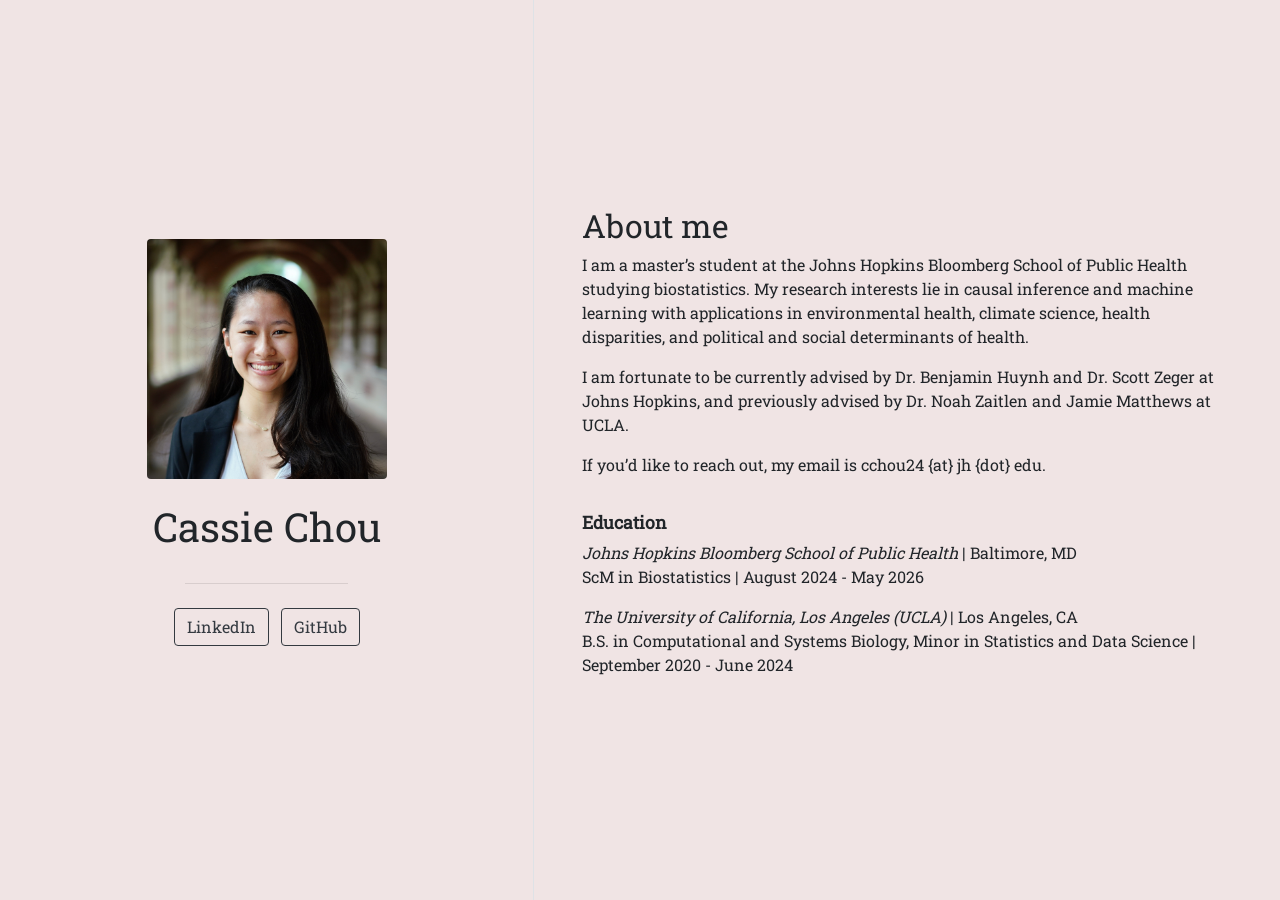
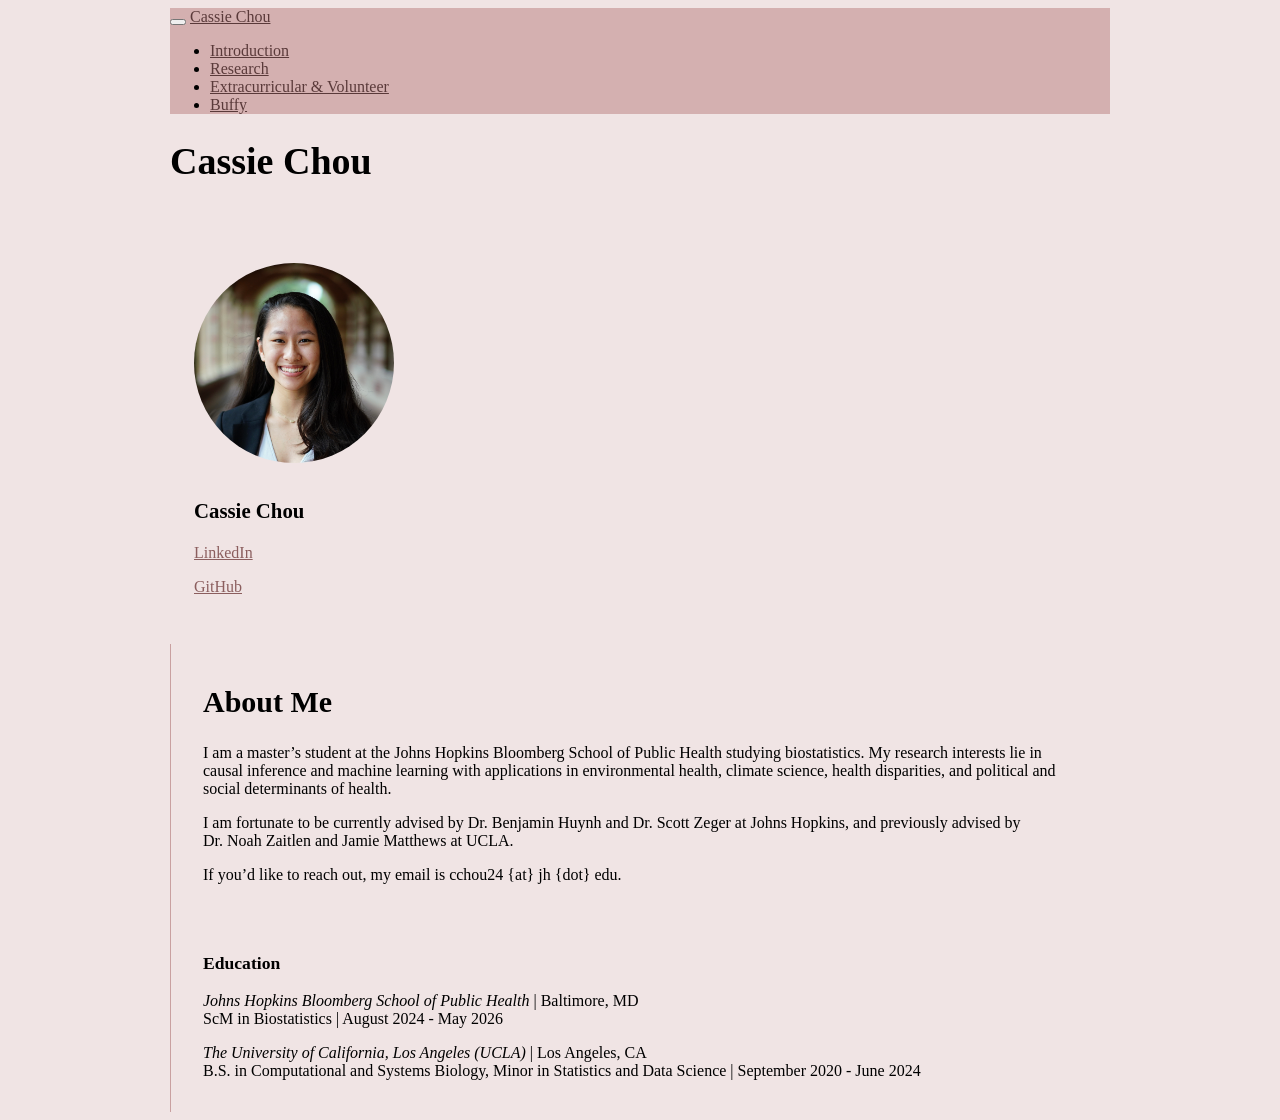
